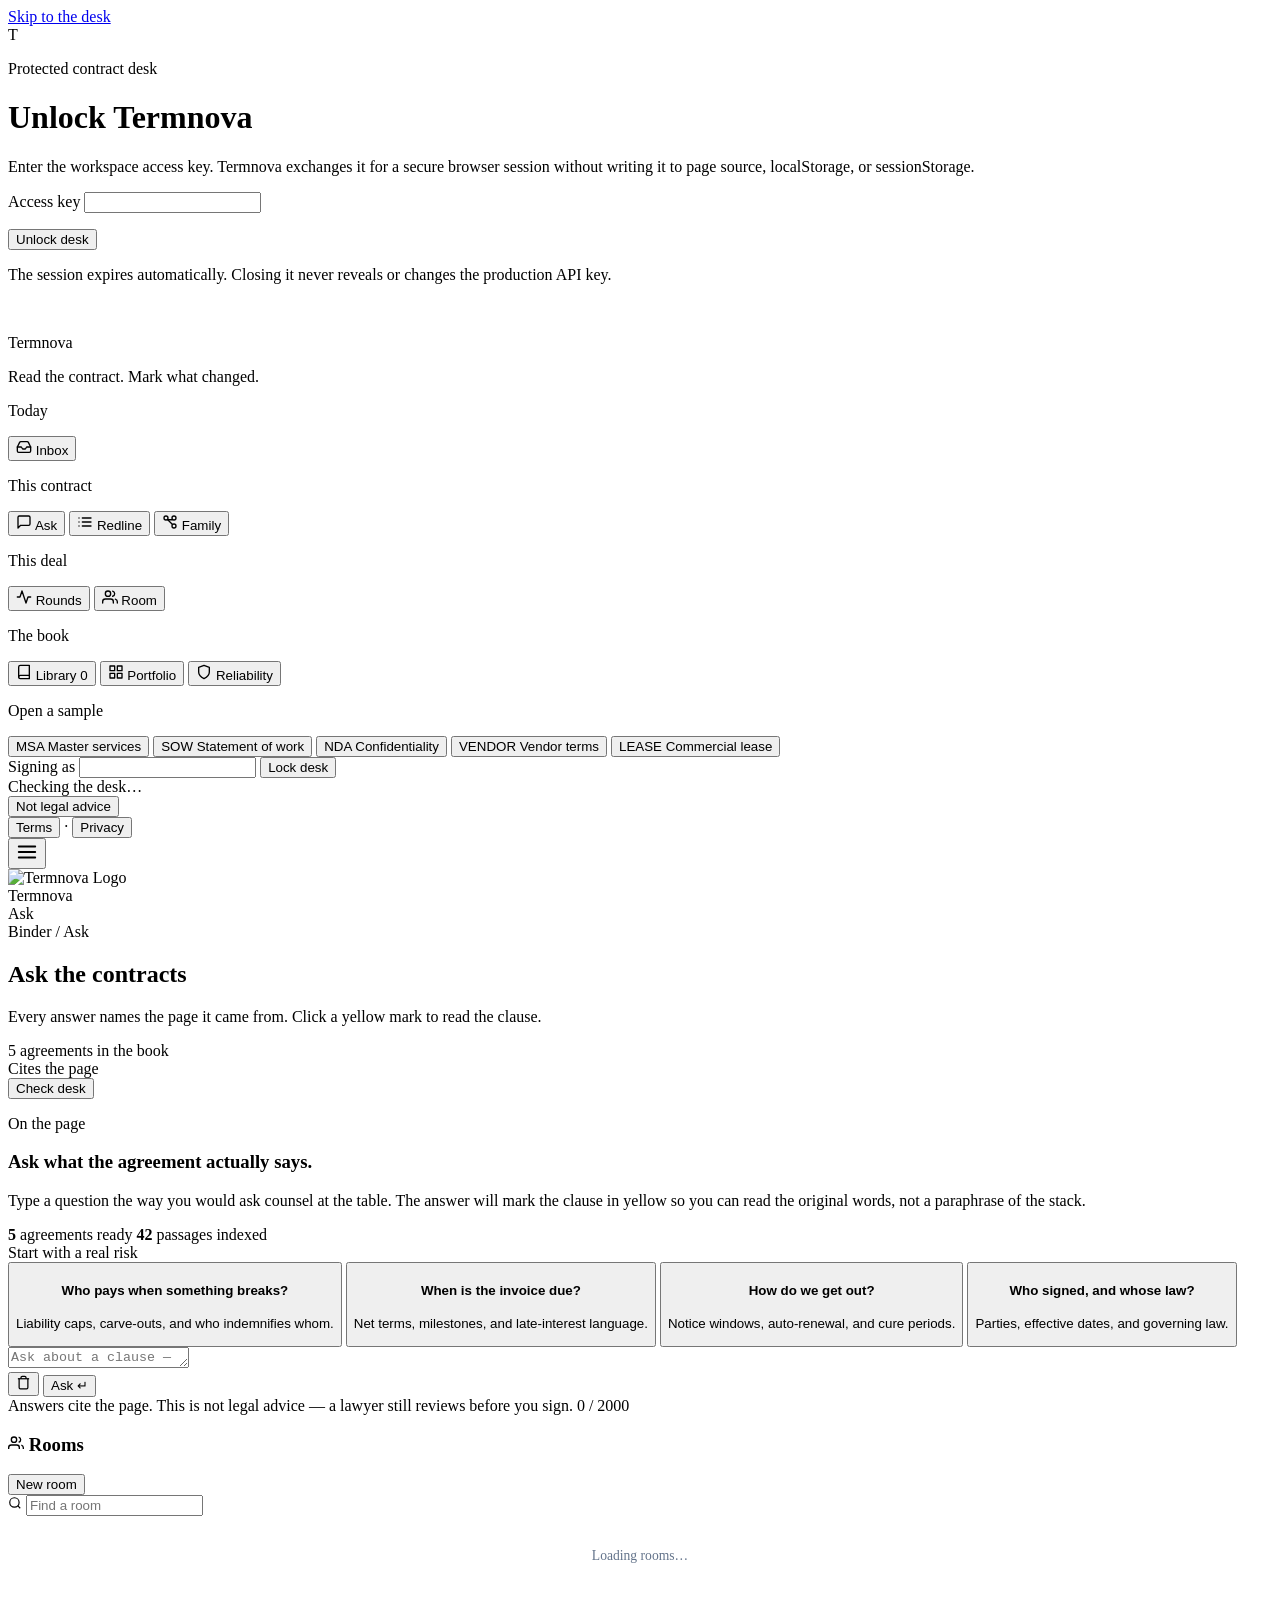
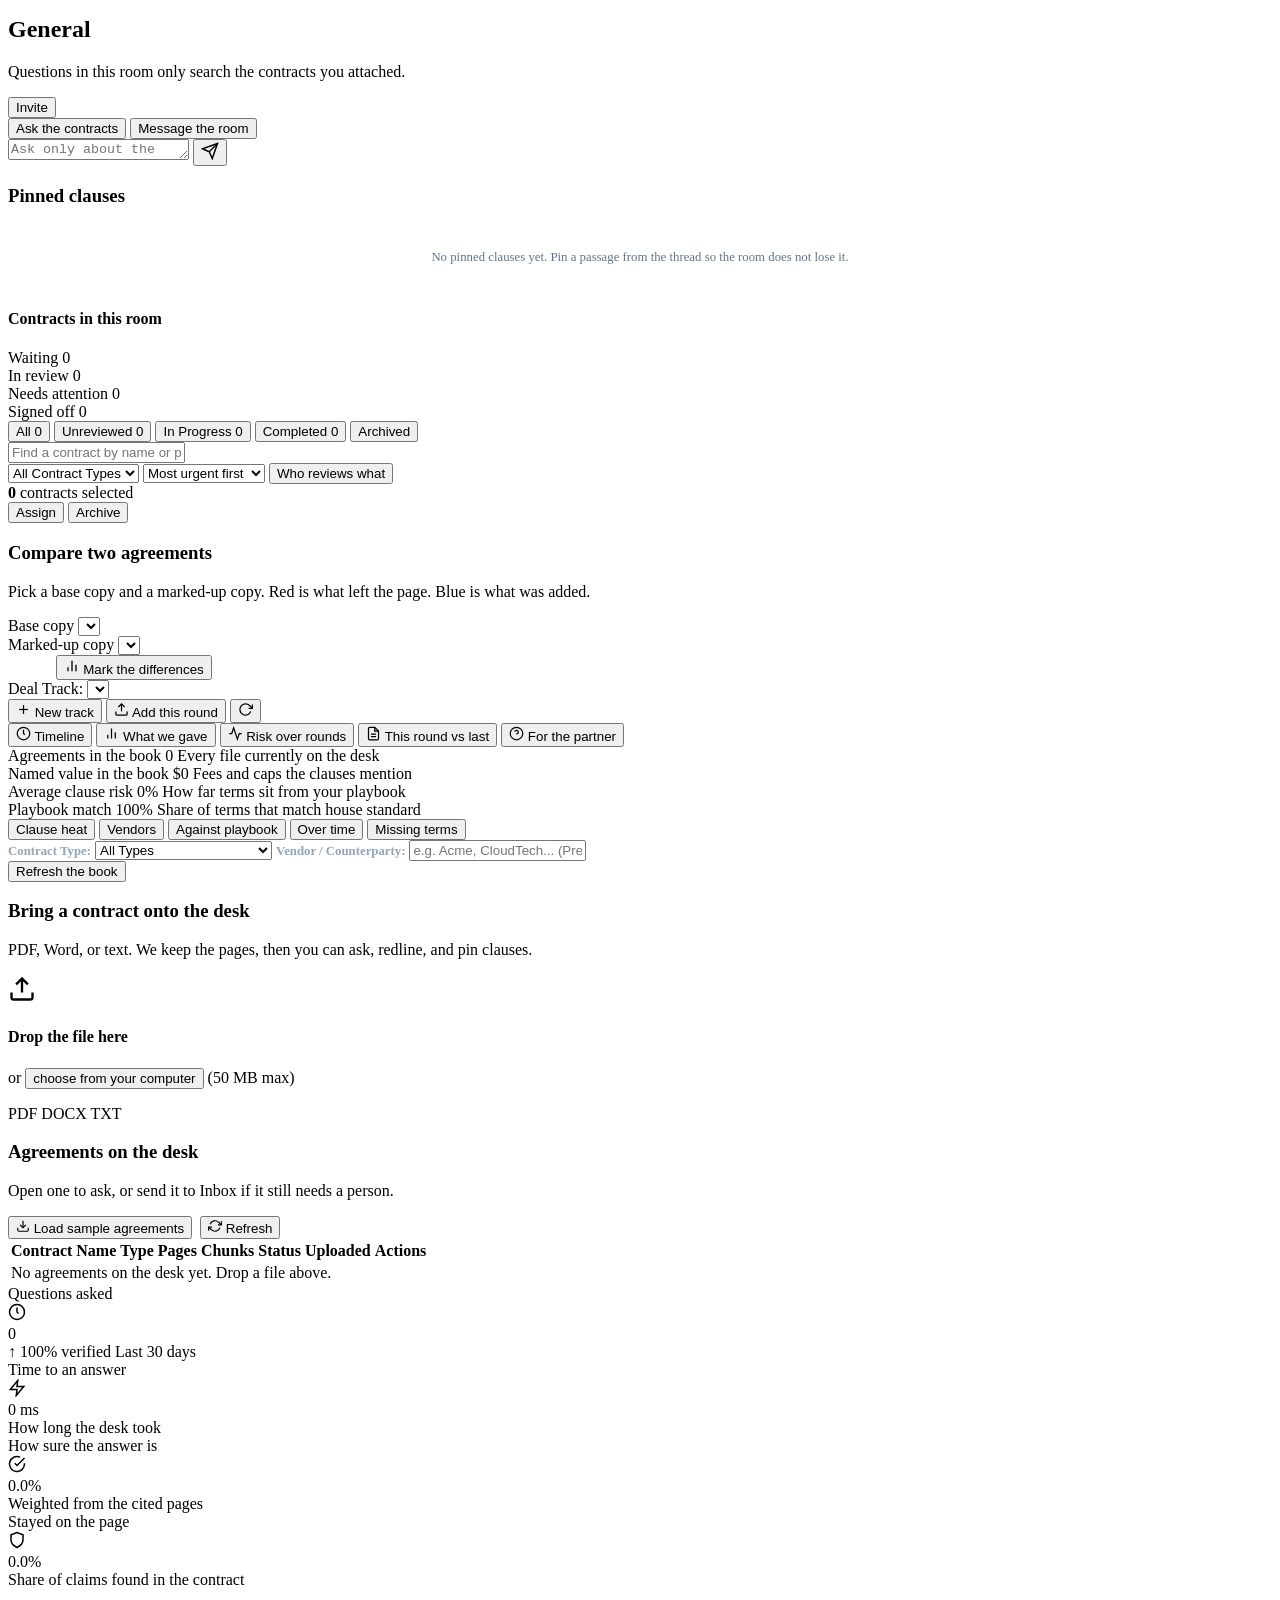
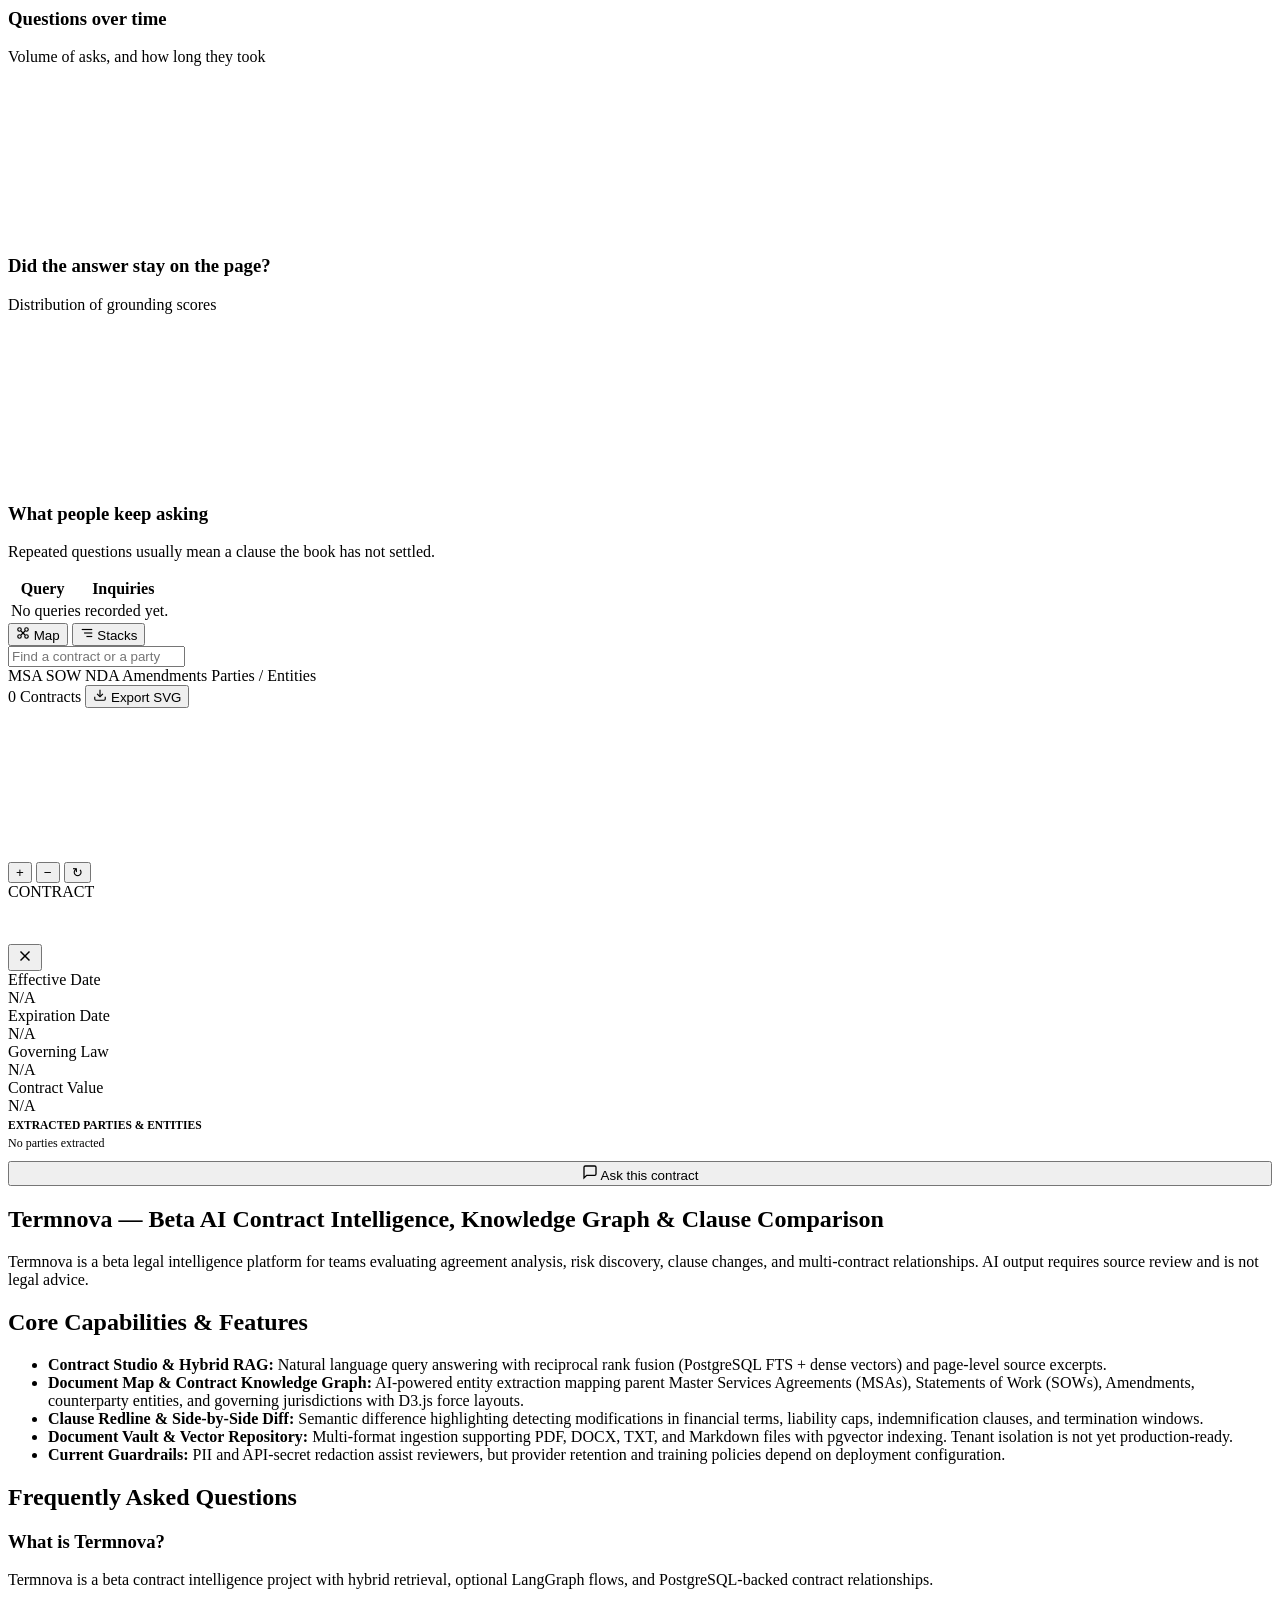
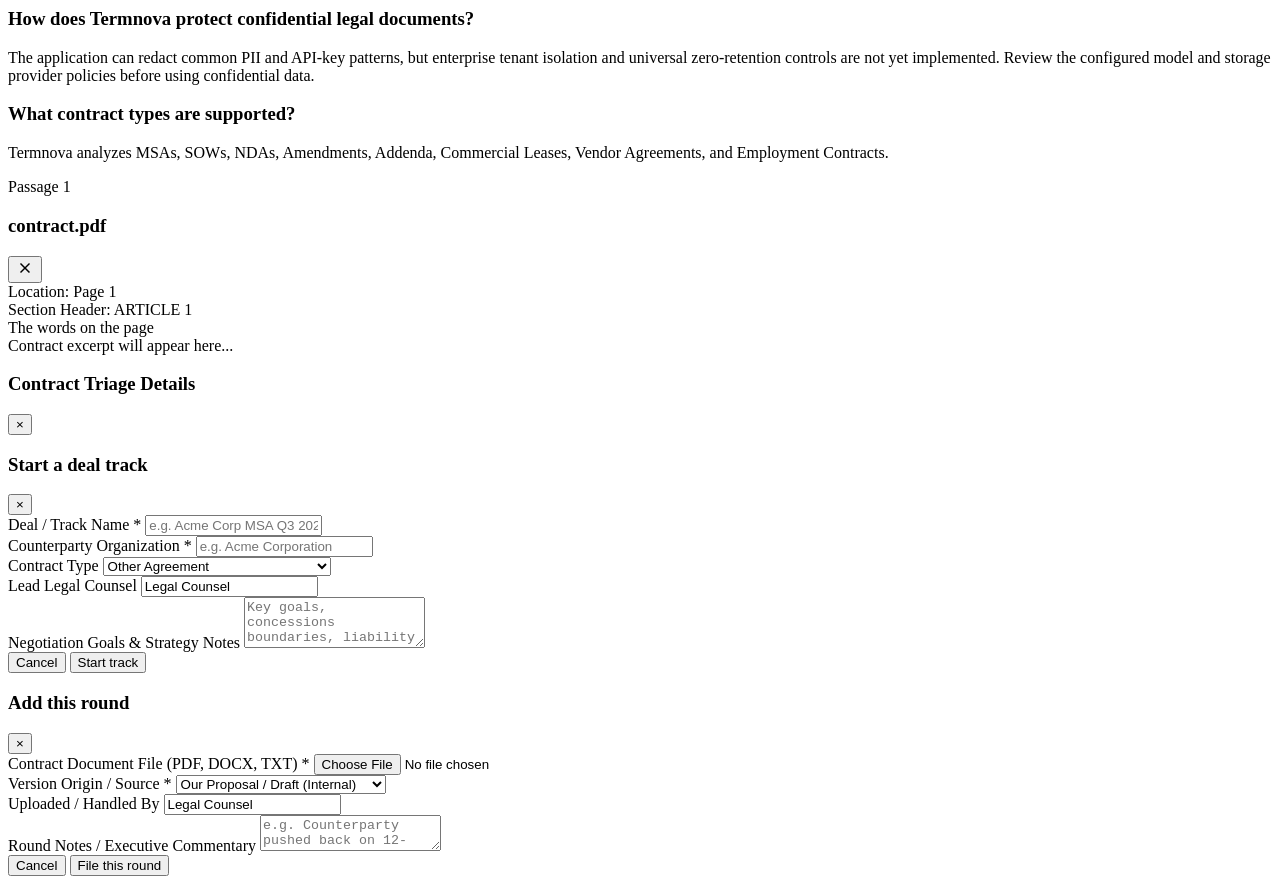
==== src/termnova/static/index.html @ de547e0e "docs: align product claims and expand enterprise roadmap (#18) * docs: align claims with implemented" ====
<!DOCTYPE html>
<html lang="en">
<head>
  <meta charset="UTF-8">
  <meta name="viewport" content="width=device-width, initial-scale=1.0">
  
  <!-- Primary SEO Meta Tags -->
  <title>Termnova — AI Contract Intelligence, Knowledge Graph & Clause Diffing</title>
  <meta name="title" content="Termnova — AI Contract Intelligence, Knowledge Graph & Clause Diffing">
  <meta name="application-name" content="Termnova">
  <meta name="description" content="Termnova is an enterprise AI contract intelligence platform. Analyze agreements with hybrid RAG, visualize contract knowledge graph topology, redline clauses, and query legal documents with verifiable page citations.">
  <meta name="keywords" content="termnova, contractiq, AI contract intelligence, contract analysis, contract knowledge graph, legal AI, clause redlining, contract visualizer, legal RAG, enterprise contract management, legal tech, open source contract AI">
  <meta name="author" content="Aditya Malkar">
  <meta name="google-site-verification" content="googlea9b1c46662ccadc3">
  <meta name="robots" content="index, follow, max-image-preview:large, max-snippet:-1, max-video-preview:-1">
  <link rel="canonical" href="https://termnova.onrender.com/">

  <!-- Open Graph / Facebook / LinkedIn / Discord -->
  <meta property="og:type" content="website">
  <meta property="og:url" content="https://termnova.onrender.com/">
  <meta property="og:site_name" content="Termnova">
  <meta property="og:title" content="Termnova — AI Contract Intelligence & Knowledge Graph">
  <meta property="og:description" content="Beta AI contract intelligence platform with hybrid retrieval, multi-contract knowledge graphs, and semantic clause comparison.">
  <meta property="og:image" content="https://termnova.onrender.com/static/assets/favicon.jpg">
  <meta property="og:locale" content="en_US">

  <!-- Twitter Cards -->
  <meta name="twitter:card" content="summary_large_image">
  <meta name="twitter:url" content="https://termnova.onrender.com/">
  <meta name="twitter:title" content="Termnova — AI Contract Intelligence & Knowledge Graph">
  <meta name="twitter:description" content="Production AI contract intelligence with LangGraph agents, interactive document topology maps, and semantic clause redlining.">
  <meta name="twitter:image" content="https://termnova.onrender.com/static/assets/favicon.jpg">

  <!-- Mobile & PWA Configuration -->
  <meta name="theme-color" content="#1c2622">
  <meta name="apple-mobile-web-app-capable" content="yes">
  <meta name="apple-mobile-web-app-status-bar-style" content="black-translucent">
  <meta name="apple-mobile-web-app-title" content="Termnova">
  <link rel="manifest" href="/site.webmanifest">
  <link rel="icon" type="image/jpeg" href="/static/assets/favicon.jpg">
  <link rel="icon" type="image/x-icon" href="/favicon.ico">
  <link rel="shortcut icon" href="/favicon.ico">
  <link rel="apple-touch-icon" href="/static/assets/favicon.jpg">

  <!-- Typography & Stylesheets -->
  <link rel="preconnect" href="https://fonts.googleapis.com">
  <link rel="preconnect" href="https://fonts.gstatic.com" crossorigin>
  <link href="https://fonts.googleapis.com/css2?family=Atkinson+Hyperlegible:ital,wght@0,400;0,700;1,400&family=Newsreader:opsz,wght@16..72,400;16..72,600;16..72,700&family=Red+Hat+Mono:wght@400;500;600&display=swap" rel="stylesheet">
  <link rel="stylesheet" href="/static/css/styles.css?v=0.4.3">
  <link rel="stylesheet" href="/static/css/graph.css?v=0.4.2">
  <link rel="stylesheet" href="/static/css/workspace.css?v=0.4.2">
  <link rel="stylesheet" href="/static/css/inbox.css?v=0.4.2">
  <link rel="stylesheet" href="/static/css/negotiation.css?v=0.4.2">
  <link rel="stylesheet" href="/static/css/intelligence.css?v=0.4.2">
  <link rel="stylesheet" href="/static/css/desk.css?v=0.4.2">
  <style>
    @media (prefers-reduced-motion: reduce) {
      .float-loop, .view-panel.active { animation: none !important; }
    }
  </style>

  <!-- Schema.org JSON-LD Structured Data for Search Engines -->
  <script type="application/ld+json">
  {
    "@context": "https://schema.org",
    "@graph": [
      {
        "@type": "WebSite",
        "@id": "https://termnova.onrender.com/#website",
        "name": "Termnova",
        "alternateName": [
          "Termnova AI",
          "Termnova Contract Intelligence",
          "Termnova - AI Contract Intelligence",
          "termnova.onrender.com"
        ],
        "url": "https://termnova.onrender.com/",
        "headline": "Termnova — AI Contract Intelligence Platform",
        "description": "Beta AI contract intelligence platform with hybrid retrieval, contract knowledge graphs, review inbox, and semantic clause comparison.",
        "publisher": {
          "@id": "https://termnova.onrender.com/#organization"
        },
        "inLanguage": "en-US"
      },
      {
        "@type": "WebApplication",
        "@id": "https://termnova.onrender.com/#webapp",
        "name": "Termnova",
        "url": "https://termnova.onrender.com/",
        "applicationCategory": "BusinessApplication",
        "operatingSystem": "All Platforms, Web Browser",
        "description": "AI contract intelligence platform with pgvector and PostgreSQL full-text retrieval, interactive contract knowledge graphs, and clause comparison.",
        "offers": {
          "@type": "Offer",
          "price": "0",
          "priceCurrency": "USD"
        },
        "featureList": [
          "Verifiable AI Contract Q&A with direct page citation drawer",
          "Interactive Contract Knowledge Graph & Topology Visualizer",
          "Side-by-Side Clause Redline & Side-by-Side Difference Detection",
          "Hybrid Reciprocal Rank Fusion (PostgreSQL FTS + Dense Vectors)",
          "Zero-retention AI guardrails with PII and secret redaction"
        ],
        "author": {
          "@type": "Person",
          "name": "Aditya Malkar",
          "url": "https://github.com/adimalkar"
        }
      },
      {
        "@type": "Organization",
        "@id": "https://termnova.onrender.com/#organization",
        "name": "Termnova",
        "url": "https://termnova.onrender.com/",
        "logo": "https://termnova.onrender.com/static/assets/favicon.jpg",
        "sameAs": [
          "https://github.com/adimalkar/termnova"
        ]
      },
      {
        "@type": "FAQPage",
        "@id": "https://termnova.onrender.com/#faq",
        "mainEntity": [
          {
            "@type": "Question",
            "name": "What is Termnova?",
            "acceptedAnswer": {
              "@type": "Answer",
              "text": "Termnova is a beta AI contract intelligence project featuring hybrid retrieval, knowledge graph visualization, clause comparison, and source-linked answers."
            }
          },
          {
            "@type": "Question",
            "name": "How does Termnova visualize contract knowledge graphs?",
            "acceptedAnswer": {
              "@type": "Answer",
              "text": "Termnova uses AI entity extraction and PostgreSQL graph topology to build real-time D3.js force-directed network graphs, mapping parent MSAs, child SOWs, amendments, counterparties, and governing jurisdictions."
            }
          },
          {
            "@type": "Question",
            "name": "Is confidential contract data safe with Termnova?",
            "acceptedAnswer": {
              "@type": "Answer",
              "text": "Termnova supports PII and secret redaction, but this beta does not yet provide enterprise tenant isolation or a universal zero-retention guarantee. Data handling depends on the configured model and storage providers; review those policies before uploading confidential contracts."
            }
          },
          {
            "@type": "Question",
            "name": "What document formats does Termnova support?",
            "acceptedAnswer": {
              "@type": "Answer",
              "text": "Termnova supports PDF, DOCX, TXT, and Markdown legal agreements including MSAs, SOWs, NDAs, Amendments, Vendor Agreements, and Commercial Leases."
            }
          }
        ]
      }
    ]
  }
  </script>

  <!-- External Libraries -->
  <script src="https://cdn.jsdelivr.net/npm/chart.js@4.4.1/dist/chart.umd.min.js"></script>
  <script src="https://cdn.jsdelivr.net/npm/d3@7"></script>
</head>
<body class="desk-theme">
  <a class="skip-link" href="#main-desk">Skip to the desk</a>
  <div class="auth-gate" id="auth-gate" role="dialog" aria-modal="true" aria-labelledby="auth-gate-title">
    <form class="auth-card" id="auth-session-form">
      <div class="auth-mark" aria-hidden="true">T</div>
      <p class="auth-kicker">Protected contract desk</p>
      <h1 id="auth-gate-title">Unlock Termnova</h1>
      <p class="auth-copy">Enter the workspace access key. Termnova exchanges it for a secure browser session without writing it to page source, localStorage, or sessionStorage.</p>
      <label class="auth-field" for="auth-access-key">
        <span>Access key</span>
        <input id="auth-access-key" name="api_key" type="password" autocomplete="current-password" required maxlength="4096" spellcheck="false">
      </label>
      <p class="auth-error" id="auth-session-error" role="alert" aria-live="polite"></p>
      <button class="btn btn-primary auth-submit" id="auth-session-submit" type="submit">Unlock desk</button>
      <p class="auth-note">The session expires automatically. Closing it never reveals or changes the production API key.</p>
    </form>
  </div>
  <!-- Mobile Backdrop Overlay for Off-Canvas Sidebar -->
  <div class="mobile-backdrop" id="mobile-sidebar-backdrop"></div>

  <div class="app-layout">
    
    <!-- Binder spine: tabs are the work sequence, not product features -->
    <aside class="sidebar" aria-label="Closing binder">
      <div class="brand">
        <div class="brand-logo">
          <img src="/static/assets/favicon.jpg" alt="" class="brand-logo-img">
        </div>
        <div class="brand-info">
          <div class="brand-title-row">
            <p class="brand-name">Term<span>nova</span></p>
          </div>
          <p class="brand-tagline">Read the contract. Mark what changed.</p>
        </div>
      </div>

      <nav class="nav-menu" aria-label="Primary">
        <p class="nav-group-label">Today</p>
        <button class="nav-item" data-view="inbox" id="nav-inbox" aria-label="Inbox, contracts waiting for review">
          <svg class="nav-icon" width="16" height="16" viewBox="0 0 24 24" fill="none" stroke="currentColor" stroke-width="2" stroke-linecap="round" stroke-linejoin="round" aria-hidden="true">
            <polyline points="22 12 16 12 14 15 10 15 8 12 2 12"></polyline>
            <path d="M5.45 5.11L2 12v6a2 2 0 0 0 2 2h16a2 2 0 0 0 2-2v-6l-3.45-6.89A2 2 0 0 0 16.76 4H7.24a2 2 0 0 0-1.79 1.11z"></path>
          </svg>
          <span>Inbox</span>
          <span class="doc-count-pill" id="inbox-nav-badge" style="display:none">0</span>
        </button>

        <p class="nav-group-label">This contract</p>
        <button class="nav-item active" data-view="chat" id="nav-chat">
          <svg class="nav-icon" width="16" height="16" viewBox="0 0 24 24" fill="none" stroke="currentColor" stroke-width="2" stroke-linecap="round" stroke-linejoin="round" aria-hidden="true">
            <path d="M21 15a2 2 0 0 1-2 2H7l-4 4V5a2 2 0 0 1 2-2h14a2 2 0 0 1 2 2z"></path>
          </svg>
          <span>Ask</span>
        </button>
        <button class="nav-item" data-view="compare" id="nav-compare">
          <svg class="nav-icon" width="16" height="16" viewBox="0 0 24 24" fill="none" stroke="currentColor" stroke-width="2" stroke-linecap="round" stroke-linejoin="round" aria-hidden="true">
            <path d="M8 6h13M8 12h13M8 18h13M3 6h.01M3 12h.01M3 18h.01"></path>
          </svg>
          <span>Redline</span>
        </button>
        <button class="nav-item" data-view="graph" id="nav-graph">
          <svg class="nav-icon" width="16" height="16" viewBox="0 0 24 24" fill="none" stroke="currentColor" stroke-width="2" stroke-linecap="round" stroke-linejoin="round" aria-hidden="true">
            <circle cx="6" cy="6" r="3"></circle>
            <circle cx="18" cy="18" r="3"></circle>
            <circle cx="18" cy="6" r="3"></circle>
            <line x1="8.6" y1="8.6" x2="15.4" y2="15.4"></line>
            <line x1="15.4" y1="8.6" x2="8.6" y2="8.6"></line>
          </svg>
          <span>Family</span>
        </button>

        <p class="nav-group-label">This deal</p>
        <button class="nav-item" data-view="negotiations" id="nav-negotiations">
          <svg class="nav-icon" width="16" height="16" viewBox="0 0 24 24" fill="none" stroke="currentColor" stroke-width="2" stroke-linecap="round" stroke-linejoin="round" aria-hidden="true">
            <polyline points="22 12 18 12 15 21 9 3 6 12 2 12"></polyline>
          </svg>
          <span>Rounds</span>
        </button>
        <button class="nav-item" data-view="workspace" id="nav-workspace">
          <svg class="nav-icon" width="16" height="16" viewBox="0 0 24 24" fill="none" stroke="currentColor" stroke-width="2" stroke-linecap="round" stroke-linejoin="round" aria-hidden="true">
            <path d="M17 21v-2a4 4 0 0 0-4-4H5a4 4 0 0 0-4 4v2"></path>
            <circle cx="9" cy="7" r="4"></circle>
            <path d="M23 21v-2a4 4 0 0 0-3-3.87"></path>
            <path d="M16 3.13a4 4 0 0 1 0 7.75"></path>
          </svg>
          <span>Room</span>
        </button>

        <p class="nav-group-label">The book</p>
        <button class="nav-item" data-view="documents" id="nav-documents">
          <svg class="nav-icon" width="16" height="16" viewBox="0 0 24 24" fill="none" stroke="currentColor" stroke-width="2" stroke-linecap="round" stroke-linejoin="round" aria-hidden="true">
            <path d="M4 19.5A2.5 2.5 0 0 1 6.5 17H20"></path>
            <path d="M6.5 2H20v20H6.5A2.5 2.5 0 0 1 4 19.5v-15A2.5 2.5 0 0 1 6.5 2z"></path>
          </svg>
          <span>Library</span>
          <span class="doc-count-pill" id="sidebar-doc-count">0</span>
        </button>
        <button class="nav-item" data-view="intelligence" id="nav-intelligence">
          <svg class="nav-icon" width="16" height="16" viewBox="0 0 24 24" fill="none" stroke="currentColor" stroke-width="2" stroke-linecap="round" stroke-linejoin="round" aria-hidden="true">
            <rect x="3" y="3" width="7" height="7"></rect>
            <rect x="14" y="3" width="7" height="7"></rect>
            <rect x="14" y="14" width="7" height="7"></rect>
            <rect x="3" y="14" width="7" height="7"></rect>
          </svg>
          <span>Portfolio</span>
        </button>
        <button class="nav-item" data-view="analytics" id="nav-analytics">
          <svg class="nav-icon" width="16" height="16" viewBox="0 0 24 24" fill="none" stroke="currentColor" stroke-width="2" stroke-linecap="round" stroke-linejoin="round" aria-hidden="true">
            <path d="M12 22s8-4 8-10V5l-8-3-8 3v7c0 6 8 10 8 10z"></path>
          </svg>
          <span>Reliability</span>
        </button>
      </nav>

      <p class="nav-group-label">Open a sample</p>
      <div class="sidebar-vault-list" id="sidebar-vault-list">
        <button type="button" class="vault-item" data-doc="sample_msa.pdf">
          <span class="type-tag tag-msa">MSA</span>
          <span class="vault-item-name">Master services</span>
        </button>
        <button type="button" class="vault-item" data-doc="sample_sow.pdf">
          <span class="type-tag tag-sow">SOW</span>
          <span class="vault-item-name">Statement of work</span>
        </button>
        <button type="button" class="vault-item" data-doc="sample_nda.pdf">
          <span class="type-tag tag-nda">NDA</span>
          <span class="vault-item-name">Confidentiality</span>
        </button>
        <button type="button" class="vault-item" data-doc="sample_vendor.pdf">
          <span class="type-tag tag-vendor">VENDOR</span>
          <span class="vault-item-name">Vendor terms</span>
        </button>
        <button type="button" class="vault-item" data-doc="sample_lease.pdf">
          <span class="type-tag tag-lease">LEASE</span>
          <span class="vault-item-name">Commercial lease</span>
        </button>
      </div>

      <div class="sidebar-footer">
        <label class="desk-actor">
          <span>Signing as</span>
          <input id="desk-actor-input" type="text" maxlength="100" autocomplete="name" aria-label="Your name on rooms and messages">
        </label>
        <button type="button" class="desk-lock-button" id="btn-lock-desk">Lock desk</button>
        <div class="system-status-pill">
          <span class="status-indicator online" aria-hidden="true"></span>
          <span class="status-text" id="system-status-label">Checking the desk…</span>
        </div>
        <div class="sidebar-legal-links">
          <button class="legal-badge-btn" id="btn-open-disclaimer">Not legal advice</button>
          <div class="legal-sub-links">
            <button class="legal-link-btn" id="btn-open-terms">Terms</button>
            <span class="dot-sep" aria-hidden="true">·</span>
            <button class="legal-link-btn" id="btn-open-privacy">Privacy</button>
          </div>
        </div>
      </div>
    </aside>

    <!-- ──── Main Application Viewport ──── -->
    <main class="main-content" id="main-desk">
      
      <!-- Mobile Top App Bar (visible <= 1024px) -->
      <div class="mobile-header" id="mobile-header">
        <button class="btn-icon mobile-menu-btn" id="btn-mobile-menu" aria-label="Open Navigation Menu" title="Open Menu">
          <svg width="22" height="22" viewBox="0 0 24 24" fill="none" stroke="currentColor" stroke-width="2" stroke-linecap="round" stroke-linejoin="round">
            <line x1="3" y1="12" x2="21" y2="12"></line>
            <line x1="3" y1="6" x2="21" y2="6"></line>
            <line x1="3" y1="18" x2="21" y2="18"></line>
          </svg>
        </button>
        <div class="mobile-brand">
          <div class="mobile-logo-box">
            <img src="/static/assets/favicon.jpg" alt="Termnova Logo" class="mobile-logo-img">
          </div>
          <span class="mobile-brand-title">Term<span>nova</span></span>
        </div>
        <div class="mobile-header-actions">
          <span class="mobile-view-pill" id="mobile-view-pill">Ask</span>
        </div>
      </div>

      <header class="top-header">
        <div class="header-left">
          <div class="breadcrumbs">
            <span class="breadcrumb-item">Binder</span>
            <span class="breadcrumb-sep">/</span>
            <span class="breadcrumb-item active" id="view-breadcrumb">Ask</span>
          </div>
          <h2 id="view-title">Ask the contracts</h2>
          <p class="view-purpose" id="view-purpose">Every answer names the page it came from. Click a yellow mark to read the clause.</p>
        </div>
        <div class="header-actions">
          <div class="scope-pill" title="How many agreements are in the current book">
            <span id="header-scope-label">5 agreements in the book</span>
          </div>
          <div class="engine-badge" title="Answers only use text from your uploaded contracts">
            <span class="dot" aria-hidden="true"></span>
            <span>Cites the page</span>
          </div>
          <button class="btn btn-secondary btn-sm" id="btn-refresh-status" title="Check whether the desk can reach your contracts">
            Check desk
          </button>
        </div>
      </header>

      <!-- Ask: questions land on the page they came from -->
      <section class="view-panel active" id="view-chat">
        <div class="chat-container">
          <div class="chat-messages" id="chat-messages">
            <div class="welcome-card" id="welcome-message">
              <div class="scene ask-scene" data-scene="ask-empty">
                <div class="layer depth-0" data-depth="0" aria-hidden="true">
                  <div class="desk-grain"></div>
                </div>
                <div class="layer depth-1" data-depth="1" aria-hidden="true">
                  <div class="lamp-glow"></div>
                </div>
                <div class="layer depth-2" data-depth="2" aria-hidden="true">
                  <div class="paper-stack">
                    <div class="paper-sheet sheet-back"></div>
                    <div class="paper-sheet sheet-mid"></div>
                  </div>
                </div>
                <div class="layer depth-3" data-depth="3">
                  <article class="paper-hero float-loop">
                    <p class="ask-kicker">On the page</p>
                    <h3>Ask what the agreement actually says.</h3>
                    <p class="ask-lede">Type a question the way you would ask counsel at the table. The answer will mark the clause in yellow so you can read the original words, not a paraphrase of the stack.</p>
                    <div class="ask-ready">
                      <span><strong id="studio-stat-docs">5</strong> agreements ready</span>
                      <span><strong id="studio-stat-chunks">42</strong> passages indexed</span>
                    </div>
                  </article>
                </div>
                <div class="layer depth-4" data-depth="4">
                  <div class="studio-deck-section">
                    <div class="deck-title">Start with a real risk</div>
                    <div class="deck-grid">
                      <button type="button" class="deck-card chip" data-prompt="What are the aggregate liability caps, consequential damage exclusions, and indemnity obligations across the agreements?">
                        <div class="deck-card-content">
                          <h4>Who pays when something breaks?</h4>
                          <p>Liability caps, carve-outs, and who indemnifies whom.</p>
                        </div>
                      </button>
                      <button type="button" class="deck-card chip" data-prompt="What are the invoice payment schedules, Net payment windows, and late fee interest penalties?">
                        <div class="deck-card-content">
                          <h4>When is the invoice due?</h4>
                          <p>Net terms, milestones, and late-interest language.</p>
                        </div>
                      </button>
                      <button type="button" class="deck-card chip" data-prompt="What are the notice periods required for contract non-renewal, expiration, and termination for cause?">
                        <div class="deck-card-content">
                          <h4>How do we get out?</h4>
                          <p>Notice windows, auto-renewal, and cure periods.</p>
                        </div>
                      </button>
                      <button type="button" class="deck-card chip" data-prompt="Summarize all contracting parties, effective start dates, and dispute jurisdiction across all agreements.">
                        <div class="deck-card-content">
                          <h4>Who signed, and whose law?</h4>
                          <p>Parties, effective dates, and governing law.</p>
                        </div>
                      </button>
                    </div>
                  </div>
                </div>
              </div>
            </div>
          </div>

          <div class="chat-input-wrapper">
            <form class="chat-form" id="chat-form" action="#" method="post" novalidate>
              <div class="input-container">
                <textarea
                  id="query-input"
                  rows="1"
                  maxlength="2000"
                  placeholder="Ask about a clause — for example, the liability cap in the MSA"
                ></textarea>
                <div class="input-controls">
                  <button type="button" class="btn-icon" id="btn-clear-chat" title="Clear this conversation">
                    <svg width="15" height="15" viewBox="0 0 24 24" fill="none" stroke="currentColor" stroke-width="2" aria-hidden="true">
                      <polyline points="3 6 5 6 21 6"></polyline>
                      <path d="M19 6v14a2 2 0 0 1-2 2H7a2 2 0 0 1-2-2V6m3 0V4a2 2 0 0 1 2-2h4a2 2 0 0 1 2 2v2"></path>
                    </svg>
                  </button>
                  <button type="button" class="btn btn-primary" id="btn-send-query">
                    <span>Ask</span>
                    <kbd class="key-hint">↵</kbd>
                  </button>
                </div>
              </div>
              <p id="ask-scope-note" class="ask-scope-note" hidden></p>
              <div class="input-footer">
                <span>Answers cite the page. This is not legal advice — a lawyer still reviews before you sign.</span>
                <span id="char-counter">0 / 2000</span>
              </div>
            </form>
          </div>
        </div>
      </section>

      <!-- ──── VIEW: COLLABORATIVE TEAM WORKSPACE ──── -->
      <section class="view-panel" id="view-workspace">
        <div class="workspace-view-container">
          
          <!-- 1. Left Sidebar: Channels & Deal Rooms -->
          <aside class="ws-sidebar">
            <div class="ws-sidebar-header">
              <div class="ws-header-title-row">
                <h3>
                  <svg width="16" height="16" viewBox="0 0 24 24" fill="none" stroke="currentColor" stroke-width="2">
                    <path d="M17 21v-2a4 4 0 0 0-4-4H5a4 4 0 0 0-4 4v2"></path>
                    <circle cx="9" cy="7" r="4"></circle>
                    <path d="M23 21v-2a4 4 0 0 0-3-3.87"></path>
                    <path d="M16 3.13a4 4 0 0 1 0 7.75"></path>
                  </svg>
                  <span>Rooms</span>
                </h3>
                <button class="ws-create-btn" id="btn-open-create-room" title="Open a room for this deal">
                  <span>New room</span>
                </button>
              </div>
              <div class="ws-search-box">
                <svg class="ws-search-icon" width="14" height="14" viewBox="0 0 24 24" fill="none" stroke="currentColor" stroke-width="2" aria-hidden="true">
                  <circle cx="11" cy="11" r="8"></circle>
                  <line x1="21" y1="21" x2="16.65" y2="16.65"></line>
                </svg>
                <input type="text" id="ws-search-input" placeholder="Find a room" autocomplete="off">
              </div>
            </div>

            <!-- Rooms List -->
            <div class="ws-rooms-list" id="ws-rooms-list">
              <div style="text-align: center; padding: 2rem 1rem; color: #64748b; font-size: 0.85rem;">
                Loading rooms…
              </div>
            </div>
          </aside>

          <!-- 2. Center: Chat Feed & Scoped AI -->
          <main class="ws-main-chat">
            <!-- Room Header -->
            <header class="ws-chat-header">
              <div class="ws-active-title-group">
                <h2 id="ws-active-title">General</h2>
                <p id="ws-active-desc">Questions in this room only search the contracts you attached.</p>
              </div>
              <div class="ws-header-actions">
                <div class="ws-members-avatar-stack" id="ws-members-stack" title="People in this room"></div>
                <button class="ws-action-btn" id="btn-invite-member" title="Invite a colleague">
                  <span>Invite</span>
                </button>
              </div>
            </header>

            <!-- Message Feed -->
            <div class="ws-messages-feed" id="ws-chat-feed">
              <!-- Messages dynamically populated by workspace.js -->
            </div>

            <!-- Input Area -->
            <div class="ws-input-area">
              <div class="ws-input-mode-toggle">
                <button type="button" class="ws-mode-pill active ai-mode" id="ws-mode-ai">Ask the contracts</button>
                <button type="button" class="ws-mode-pill" id="ws-mode-team">Message the room</button>
                <span class="ws-typing-indicator" id="ws-typing-indicator"></span>
              </div>

              <form id="ws-chat-form">
                <div class="ws-input-box">
                  <textarea id="ws-chat-input" placeholder="Ask only about the contracts in this room" rows="1"></textarea>
                  <button type="submit" class="ws-send-btn" id="btn-ws-send" title="Send message (Enter)">
                    <svg width="18" height="18" viewBox="0 0 24 24" fill="none" stroke="currentColor" stroke-width="2">
                      <line x1="22" y1="2" x2="11" y2="13"></line>
                      <polygon points="22 2 15 22 11 13 2 9 22 2"></polygon>
                    </svg>
                  </button>
                </div>
              </form>
            </div>
          </main>

          <!-- 3. Right Sidebar: Pinned Findings & Scoped Docs -->
          <aside class="ws-pinned-sidebar">
            <div class="ws-pinned-header">
              <h3>
                <span>Pinned clauses</span>
              </h3>
            </div>
            
            <div class="ws-pinned-list" id="ws-pinned-list">
              <div style="padding: 1.5rem 0.5rem; text-align: center; color: #64748b; font-size: 0.8rem;">
              No pinned clauses yet. Pin a passage from the thread so the room does not lose it.
            </div>
              </div>

            <!-- Scoped Document Scope List -->
            <div class="ws-scoped-docs-section">
              <h4>Contracts in this room</h4>
              <div id="ws-scoped-docs-list">
                <!-- Dynamically populated -->
              </div>
            </div>
          </aside>

        </div>
      </section>

      <!-- ──── VIEW: CONTRACT INBOX & SMART TRIAGE ──── -->
      <section class="view-panel" id="view-inbox">
        <div class="inbox-view-container">
          
          <!-- Top KPI Stats Bar -->
          <div class="inbox-stats-grid">
            <div class="inbox-stat-card">
              <div class="inbox-stat-info">
                <span class="inbox-stat-label">Waiting</span>
                <span class="inbox-stat-val" id="stat-unreviewed-val">0</span>
              </div>
            </div>

            <div class="inbox-stat-card">
              <div class="inbox-stat-info">
                <span class="inbox-stat-label">In review</span>
                <span class="inbox-stat-val" id="stat-progress-val">0</span>
              </div>
            </div>

            <div class="inbox-stat-card">
              <div class="inbox-stat-info">
                <span class="inbox-stat-label">Needs attention</span>
                <span class="inbox-stat-val" id="stat-urgent-val">0</span>
              </div>
            </div>

            <div class="inbox-stat-card">
              <div class="inbox-stat-info">
                <span class="inbox-stat-label">Signed off</span>
                <span class="inbox-stat-val" id="stat-completed-val">0</span>
              </div>
            </div>
          </div>

          <!-- Filter & Search Toolbar -->
          <div class="inbox-toolbar">
            <div class="inbox-status-tabs">
              <button class="inbox-tab-btn active" data-status="all">All <span class="tab-badge" id="tab-badge-all">0</span></button>
              <button class="inbox-tab-btn" data-status="unreviewed">Unreviewed <span class="tab-badge" id="tab-badge-unreviewed">0</span></button>
              <button class="inbox-tab-btn" data-status="in_progress">In Progress <span class="tab-badge" id="tab-badge-progress">0</span></button>
              <button class="inbox-tab-btn" data-status="completed">Completed <span class="tab-badge" id="tab-badge-completed">0</span></button>
              <button class="inbox-tab-btn" data-status="archived">Archived</button>
            </div>

            <div class="inbox-controls-group">
              <div class="inbox-search-box">
                <input type="text" class="inbox-search-input" id="inbox-search-input" placeholder="Find a contract by name or party">
              </div>

              <select class="inbox-select" id="inbox-filter-type">
                <option value="all">All Contract Types</option>
                <option value="msa">MSA</option>
                <option value="nda">NDA</option>
                <option value="sow">SOW</option>
                <option value="amendment">Amendment</option>
                <option value="lease">Lease</option>
                <option value="employment">Employment</option>
                <option value="vendor">Vendor</option>
                <option value="other">Other</option>
              </select>

              <select class="inbox-select" id="inbox-sort-select">
                <option value="urgency_desc">Most urgent first</option>
                <option value="urgency_asc">Least urgent first</option>
                <option value="date_desc">Newest first</option>
                <option value="date_asc">Oldest first</option>
              </select>

              <button class="inbox-btn-rules" id="btn-inbox-rules">
                <span>Who reviews what</span>
              </button>
            </div>
          </div>

          <!-- Bulk Action Toolbar -->
          <div class="inbox-bulk-bar" id="inbox-bulk-bar">
            <span><strong id="bulk-selected-count">0</strong> contracts selected</span>
            <div class="bulk-actions-group">
              <button class="bulk-btn" id="btn-bulk-assign">Assign</button>
              <button class="bulk-btn" id="btn-bulk-archive">Archive</button>
            </div>
          </div>

          <!-- Contract Cards Feed -->
          <div class="inbox-list-feed" id="inbox-list-feed">
            <!-- Cards rendered by inbox.js -->
          </div>

        </div>
      </section>

      <!-- ──── VIEW 2: CLAUSE COMPARISON (v2) ──── -->
      <section class="view-panel" id="view-compare">
        <div class="compare-container">
          <div class="glass-card compare-selector-card">
            <div class="card-header">
              <div>
                <h3>Compare two agreements</h3>
                <p>Pick a base copy and a marked-up copy. Red is what left the page. Blue is what was added.</p>
              </div>
            </div>
            <div class="selector-grid">
              <div class="select-wrapper">
                <label for="compare-doc-a">Base copy</label>
                <select id="compare-doc-a" class="custom-select"></select>
              </div>
              <div class="select-wrapper">
                <label for="compare-doc-b">Marked-up copy</label>
                <select id="compare-doc-b" class="custom-select"></select>
              </div>
              <div class="select-action">
                <label style="visibility: hidden;">Action</label>
                <button class="btn btn-primary" id="btn-run-compare">
                  <svg width="16" height="16" viewBox="0 0 24 24" fill="none" stroke="currentColor" stroke-width="2">
                    <line x1="18" y1="20" x2="18" y2="10"></line>
                    <line x1="12" y1="20" x2="12" y2="4"></line>
                    <line x1="6" y1="20" x2="6" y2="14"></line>
                  </svg>
                  <span>Mark the differences</span>
                </button>
              </div>
            </div>
          </div>

          <!-- Comparison Results Container -->
          <div id="compare-results-container" style="display: none; margin-top: 1.5rem;">
            <!-- Comparison KPI Summary -->
            <div class="kpi-grid compare-kpis">
              <div class="kpi-card glass-card">
                <div class="kpi-title">Agreement Similarity</div>
                <div class="kpi-value" id="stat-overall-similarity">0%</div>
              </div>
              <div class="kpi-card glass-card">
                <div class="kpi-title">Identical Clauses</div>
                <div class="kpi-value icon-green" id="stat-identical-clauses">0</div>
              </div>
              <div class="kpi-card glass-card">
                <div class="kpi-title">Modified Clauses</div>
                <div class="kpi-value icon-amber" id="stat-modified-clauses">0</div>
              </div>
              <div class="kpi-card glass-card">
                <div class="kpi-title">Added / Removed</div>
                <div class="kpi-value icon-purple"><span id="stat-added-clauses">0</span> / <span id="stat-removed-clauses">0</span></div>
              </div>
            </div>

            <!-- Key Differences Banner -->
            <div class="glass-card" style="margin-top: 1.5rem;">
              <div class="card-header">
                <h4>Money and dates that do not match</h4>
              </div>
              <ul class="key-diffs-list" id="key-diffs-list"></ul>
            </div>

            <!-- Clause Alignments List -->
            <div style="margin-top: 1.5rem;">
              <h4>Clause by clause</h4>
              <div id="alignments-list" class="alignments-grid"></div>
            </div>
          </div>
        </div>
      </section>

      <!-- ──── VIEW: NEGOTIATION PLAYBOOK & VERSION REDLINE TRACKER ──── -->
      <section class="view-panel" id="view-negotiations">
        <div class="neg-view-container">
          <!-- Top Bar -->
          <div class="neg-top-bar">
            <div class="neg-track-selector-group">
              <span class="neg-track-label">Deal Track:</span>
              <select id="neg-track-select" class="neg-select"></select>
            </div>
            <div class="neg-actions-group">
              <button id="btn-neg-new-track" class="btn-neg-primary">
                <svg width="15" height="15" viewBox="0 0 24 24" fill="none" stroke="currentColor" stroke-width="2"><line x1="12" y1="5" x2="12" y2="19"></line><line x1="5" y1="12" x2="19" y2="12"></line></svg>
              <span>New track</span>
              </button>
              <button id="btn-neg-upload-version" class="btn-neg-secondary">
                <svg width="15" height="15" viewBox="0 0 24 24" fill="none" stroke="currentColor" stroke-width="2"><path d="M21 15v4a2 2 0 0 1-2 2H5a2 2 0 0 1-2-2v-4"></path><polyline points="17 8 12 3 7 8"></polyline><line x1="12" y1="3" x2="12" y2="15"></line></svg>
              <span>Add this round</span>
              </button>
              <button id="btn-neg-refresh" class="btn-neg-secondary" title="Refresh negotiation data">
                <svg width="15" height="15" viewBox="0 0 24 24" fill="none" stroke="currentColor" stroke-width="2"><polyline points="23 4 23 10 17 10"></polyline><path d="M20.49 15a9 9 0 1 1-2.12-9.36L23 10"></path></svg>
              </button>
            </div>
          </div>

          <!-- Header Summary Banner -->
          <div id="neg-track-header" class="neg-track-header"></div>

          <!-- Sub-Navigation Tabs -->
          <div class="neg-nav-tabs">
            <button class="neg-tab-btn active" data-tab="timeline">
              <svg width="15" height="15" viewBox="0 0 24 24" fill="none" stroke="currentColor" stroke-width="2"><circle cx="12" cy="12" r="10"></circle><polyline points="12 6 12 12 14 14"></polyline></svg>
              <span>Timeline</span>
            </button>
            <button class="neg-tab-btn" data-tab="concessions">
              <svg width="15" height="15" viewBox="0 0 24 24" fill="none" stroke="currentColor" stroke-width="2"><line x1="18" y1="20" x2="18" y2="10"></line><line x1="12" y1="20" x2="12" y2="4"></line><line x1="6" y1="20" x2="6" y2="14"></line></svg>
              <span>What we gave</span>
            </button>
            <button class="neg-tab-btn" data-tab="risk">
              <svg width="15" height="15" viewBox="0 0 24 24" fill="none" stroke="currentColor" stroke-width="2"><polyline points="22 12 18 12 15 21 9 3 6 12 2 12"></polyline></svg>
              <span>Risk over rounds</span>
            </button>
            <button class="neg-tab-btn" data-tab="diff">
              <svg width="15" height="15" viewBox="0 0 24 24" fill="none" stroke="currentColor" stroke-width="2"><path d="M14 2H6a2 2 0 0 0-2 2v16a2 2 0 0 0 2 2h12a2 2 0 0 0 2-2V8z"></path><polyline points="14 2 14 8 20 8"></polyline><line x1="16" y1="13" x2="8" y2="13"></line><line x1="16" y1="17" x2="8" y2="17"></line></svg>
              <span>This round vs last</span>
            </button>
            <button class="neg-tab-btn" data-tab="summary">
              <svg width="15" height="15" viewBox="0 0 24 24" fill="none" stroke="currentColor" stroke-width="2"><circle cx="12" cy="12" r="10"></circle><path d="M9.09 9a3 3 0 0 1 5.83 1c0 2-3 3-3 3"></path><line x1="12" y1="17" x2="12.01" y2="17"></line></svg>
              <span>For the partner</span>
            </button>
          </div>

          <!-- Tab Panes -->
          <div id="neg-tab-timeline" class="neg-tab-pane"></div>
          <div id="neg-tab-concessions" class="neg-tab-pane" style="display: none;"></div>
          <div id="neg-tab-risk" class="neg-tab-pane" style="display: none;"></div>
          <div id="neg-tab-diff" class="neg-tab-pane" style="display: none;"></div>
          <div id="neg-tab-summary" class="neg-tab-pane" style="display: none;"></div>
        </div>
      </section>

      <!-- ──── VIEW: CROSS-CONTRACT INTELLIGENCE & CLAUSE HEATMAP ──── -->
      <section class="view-panel" id="view-intelligence">
        <div class="intelligence-container">
          
          <!-- Executive Portfolio Summary Cards -->
          <div class="intelligence-summary-banner">
            <div class="intel-stat-card value-card">
              <span class="intel-stat-label">Agreements in the book</span>
              <span class="intel-stat-value" id="intel-stat-contracts">0</span>
              <span class="intel-stat-sub">Every file currently on the desk</span>
            </div>
            <div class="intel-stat-card value-card">
              <span class="intel-stat-label">Named value in the book</span>
              <span class="intel-stat-value" id="intel-stat-val">$0</span>
              <span class="intel-stat-sub">Fees and caps the clauses mention</span>
            </div>
            <div class="intel-stat-card risk-card">
              <span class="intel-stat-label">Average clause risk</span>
              <span class="intel-stat-value" id="intel-stat-risk">0%</span>
              <span class="intel-stat-sub">How far terms sit from your playbook</span>
            </div>
            <div class="intel-stat-card compliance-card">
              <span class="intel-stat-label">Playbook match</span>
              <span class="intel-stat-value" id="intel-stat-compliance">100%</span>
              <span class="intel-stat-sub">Share of terms that match house standard</span>
            </div>
          </div>

          <!-- Sub-Navigation Tabs & Controls -->
          <div class="intelligence-tabs">
            <button class="intel-tab-btn active" data-tab="heatmap">
              <span>Clause heat</span>
            </button>
            <button class="intel-tab-btn" data-tab="scorecard">
              <span>Vendors</span>
            </button>
            <button class="intel-tab-btn" data-tab="benchmark">
              <span>Against playbook</span>
            </button>
            <button class="intel-tab-btn" data-tab="trends">
              <span>Over time</span>
            </button>
            <button class="intel-tab-btn" data-tab="gaps">
              <span>Missing terms</span>
            </button>
          </div>

          <!-- Filter Toolbar -->
          <div class="intel-filter-bar">
            <div class="intel-filter-group">
              <label for="intel-filter-type" style="font-size: 0.8rem; color: #94a3b8; font-weight: 600;">Contract Type:</label>
              <select id="intel-filter-type" class="intel-select">
                <option value="all" selected>All Types</option>
                <option value="msa">MSA (Master Services)</option>
                <option value="sow">SOW (Statement of Work)</option>
                <option value="nda">NDA (Confidentiality)</option>
                <option value="vendor">Vendor Agreement</option>
                <option value="lease">Commercial Lease</option>
              </select>

              <label for="intel-search-vendor" style="font-size: 0.8rem; color: #94a3b8; font-weight: 600;">Vendor / Counterparty:</label>
              <input type="text" id="intel-search-vendor" class="intel-input" placeholder="e.g. Acme, CloudTech... (Press Enter)">
            </div>
            <div class="intel-filter-group">
              <button class="btn btn-secondary btn-sm" onclick="IntelligenceApp.init()">
                <span>Refresh the book</span>
              </button>
            </div>
          </div>

          <!-- Tab Pane 1: Clause Heatmap -->
          <div id="intel-pane-heatmap" class="intel-tab-pane">
            <div id="heatmap-container"></div>
          </div>

          <!-- Tab Pane 2: Vendor Scorecard -->
          <div id="intel-pane-scorecard" class="intel-tab-pane" style="display: none;">
            <div id="scorecard-container"></div>
          </div>

          <!-- Tab Pane 3: Benchmark Scoring -->
          <div id="intel-pane-benchmark" class="intel-tab-pane" style="display: none;">
            <div style="margin-bottom: 1rem; display: flex; align-items: center; gap: 0.75rem;">
              <label for="benchmark-doc-select" style="font-size: 0.85rem; font-weight: 600; color: var(--on-paper-muted);">Agreement to score</label>
              <select id="benchmark-doc-select" class="intel-select" style="min-width: 280px;"></select>
            </div>
            <div id="benchmark-container"></div>
          </div>

          <!-- Tab Pane 4: Portfolio Trends -->
          <div id="intel-pane-trends" class="intel-tab-pane" style="display: none;">
            <div id="trends-container"></div>
          </div>

          <!-- Tab Pane 5: Gap Detection -->
          <div id="intel-pane-gaps" class="intel-tab-pane" style="display: none;">
            <div id="gaps-container"></div>
          </div>

        </div>
      </section>

      <!-- ──── VIEW 3: DOCUMENTS MANAGEMENT ──── -->
      <section class="view-panel" id="view-documents">
        <div class="documents-container">
          
          <!-- Upload Zone -->
          <div class="glass-card upload-card">
            <div class="card-header">
              <h3>Bring a contract onto the desk</h3>
              <p>PDF, Word, or text. We keep the pages, then you can ask, redline, and pin clauses.</p>
            </div>
            
            <div class="drop-zone" id="drop-zone">
              <input type="file" id="file-input" accept=".pdf,.docx,.doc,.txt,.md" style="display: none;">
              <div class="drop-zone-content">
                <div class="upload-icon-pulse">
                  <svg width="28" height="28" viewBox="0 0 24 24" fill="none" stroke="currentColor" stroke-width="2">
                    <path d="M21 15v4a2 2 0 0 1-2 2H5a2 2 0 0 1-2-2v-4"></path>
                    <polyline points="17 8 12 3 7 8"></polyline>
                    <line x1="12" y1="3" x2="12" y2="15"></line>
                  </svg>
                </div>
                <h4>Drop the file here</h4>
                <p>or <button type="button" class="btn-link" id="btn-browse-files">choose from your computer</button> (50 MB max)</p>
                <div class="format-pills">
                  <span class="badge">PDF</span>
                  <span class="badge">DOCX</span>
                  <span class="badge">TXT</span>
                </div>
              </div>
            </div>

            <!-- Upload Progress Banner -->
            <div class="upload-progress-container" id="upload-progress" style="display: none;">
              <div class="progress-info">
                <span class="progress-filename" id="progress-filename">contract.pdf</span>
                <span class="progress-percent" id="progress-percent">0%</span>
              </div>
              <div class="progress-bar-track">
                <div class="progress-bar-fill" id="progress-bar-fill"></div>
              </div>
            </div>
          </div>

          <!-- Document List Table -->
          <div class="glass-card document-list-card">
            <div class="card-header flex-between">
              <div>
                <h3>Agreements on the desk</h3>
                <p>Open one to ask, or send it to Inbox if it still needs a person.</p>
              </div>
              <div style="display: flex; gap: 8px;">
                <button class="btn btn-secondary btn-sm" id="btn-seed-contracts" title="Load a sample book of real commercial agreements">
                  <svg width="14" height="14" viewBox="0 0 24 24" fill="none" stroke="currentColor" stroke-width="2">
                    <path d="M21 15v4a2 2 0 0 1-2 2H5a2 2 0 0 1-2-2v-4"></path>
                    <polyline points="7 10 12 15 17 10"></polyline>
                    <line x1="12" y1="15" x2="12" y2="3"></line>
                  </svg>
                  <span>Load sample agreements</span>
                </button>
                <button class="btn btn-secondary btn-sm" id="btn-refresh-docs">
                  <svg width="14" height="14" viewBox="0 0 24 24" fill="none" stroke="currentColor" stroke-width="2">
                    <polyline points="23 4 23 10 17 10"></polyline>
                    <polyline points="1 20 1 14 7 14"></polyline>
                    <path d="M3.51 9a9 9 0 0 1 14.85-3.36L23 10M1 14l4.64 4.36A9 9 0 0 0 20.49 15"></path>
                  </svg>
                  <span>Refresh</span>
                </button>
              </div>
            </div>

            <div class="table-responsive">
              <table class="data-table">
                <thead>
                  <tr>
                    <th>Contract Name</th>
                    <th>Type</th>
                    <th>Pages</th>
                    <th>Chunks</th>
                    <th>Status</th>
                    <th>Uploaded</th>
                    <th class="text-right">Actions</th>
                  </tr>
                </thead>
                <tbody id="documents-table-body">
                  <tr>
                    <td colspan="7" class="empty-state">No agreements on the desk yet. Drop a file above.</td>
                  </tr>
                </tbody>
              </table>
            </div>
          </div>

        </div>
      </section>

      <!-- ──── VIEW 4: ANALYTICS & QUALITY REPORTING ──── -->
      <section class="view-panel" id="view-analytics">
        <div class="analytics-container">
          
          <!-- Metric KPI Cards (Top 4) -->
          <div class="kpi-grid">
            <div class="kpi-card glass-card">
              <div class="kpi-header">
                <span class="kpi-title">Questions asked</span>
                <div class="kpi-icon icon-blue">
                  <svg width="18" height="18" viewBox="0 0 24 24" fill="none" stroke="currentColor" stroke-width="2">
                    <circle cx="12" cy="12" r="10"></circle>
                    <polyline points="12 6 12 12 14 14"></polyline>
                  </svg>
                </div>
              </div>
              <div class="kpi-value" id="kpi-total-queries">0</div>
              <div class="kpi-footer">
                <span class="trend-positive">↑ 100% verified</span>
                <span class="kpi-period">Last 30 days</span>
              </div>
            </div>

            <div class="kpi-card glass-card">
              <div class="kpi-header">
                <span class="kpi-title">Time to an answer</span>
                <div class="kpi-icon icon-purple">
                  <svg width="18" height="18" viewBox="0 0 24 24" fill="none" stroke="currentColor" stroke-width="2">
                    <polygon points="13 2 3 14 12 14 11 22 21 10 12 10 13 2"></polygon>
                  </svg>
                </div>
              </div>
              <div class="kpi-value" id="kpi-avg-latency">0 ms</div>
              <div class="kpi-footer">
                <span>How long the desk took</span>
              </div>
            </div>

            <div class="kpi-card glass-card">
              <div class="kpi-header">
                <span class="kpi-title">How sure the answer is</span>
                <div class="kpi-icon icon-green">
                  <svg width="18" height="18" viewBox="0 0 24 24" fill="none" stroke="currentColor" stroke-width="2">
                    <path d="M22 11.08V12a10 10 0 1 1-5.93-9.14"></path>
                    <polyline points="22 4 12 14.01 9 11.01"></polyline>
                  </svg>
                </div>
              </div>
              <div class="kpi-value" id="kpi-avg-confidence">0.0%</div>
              <div class="kpi-footer">
                <span>Weighted from the cited pages</span>
              </div>
            </div>

            <div class="kpi-card glass-card">
              <div class="kpi-header">
                <span class="kpi-title">Stayed on the page</span>
                <div class="kpi-icon icon-amber">
                  <svg width="18" height="18" viewBox="0 0 24 24" fill="none" stroke="currentColor" stroke-width="2">
                    <path d="M12 22s8-4 8-10V5l-8-3-8 3v7c0 6 8 10 8 10z"></path>
                  </svg>
                </div>
              </div>
              <div class="kpi-value" id="kpi-faithfulness">0.0%</div>
              <div class="kpi-footer">
                <span>Share of claims found in the contract</span>
              </div>
            </div>
          </div>

          <!-- Charts Row -->
          <div class="charts-grid">
            <div class="glass-card chart-card">
              <div class="card-header">
                <h3>Questions over time</h3>
                <p>Volume of asks, and how long they took</p>
              </div>
              <div class="chart-wrapper">
                <canvas id="chart-query-volume"></canvas>
              </div>
            </div>

            <div class="glass-card chart-card">
              <div class="card-header">
                <h3>Did the answer stay on the page?</h3>
                <p>Distribution of grounding scores</p>
              </div>
              <div class="chart-wrapper">
                <canvas id="chart-quality-dist"></canvas>
              </div>
            </div>
          </div>

          <!-- Top Queries Table -->
          <div class="glass-card top-queries-card">
            <div class="card-header">
              <h3>What people keep asking</h3>
              <p>Repeated questions usually mean a clause the book has not settled.</p>
            </div>
            <div class="table-responsive">
              <table class="data-table">
                <thead>
                  <tr>
                    <th>Query</th>
                    <th class="text-right">Inquiries</th>
                  </tr>
                </thead>
                <tbody id="top-queries-table-body">
                  <tr>
                    <td colspan="2" class="empty-state">No queries recorded yet.</td>
                  </tr>
                </tbody>
              </table>
            </div>
          </div>

        </div>
      </section>

      <!-- ════ VIEW: Document Map & Topology (Knowledge Graph) ════ -->
      <section class="view-panel" id="view-graph">
        <div class="graph-view-panel">
          <!-- Toolbar -->
          <div class="graph-toolbar">
            <div class="graph-toolbar-left">
              <div class="view-mode-toggle">
                <button class="view-mode-btn active" id="btn-mode-graph">
                  <svg width="14" height="14" viewBox="0 0 24 24" fill="none" stroke="currentColor" stroke-width="2">
                    <circle cx="6" cy="6" r="3"></circle>
                    <circle cx="18" cy="18" r="3"></circle>
                    <circle cx="18" cy="6" r="3"></circle>
                    <circle cx="6" cy="18" r="3"></circle>
                    <line x1="8.59" y1="8.59" x2="15.42" y2="15.42"></line>
                    <line x1="8.59" y1="15.42" x2="15.42" y2="8.59"></line>
                  </svg>
                  <span>Map</span>
                </button>
                <button class="view-mode-btn" id="btn-mode-stack">
                  <svg width="14" height="14" viewBox="0 0 24 24" fill="none" stroke="currentColor" stroke-width="2" aria-hidden="true">
                    <line x1="3" y1="6" x2="21" y2="6"></line>
                    <line x1="7" y1="12" x2="21" y2="12"></line>
                    <line x1="11" y1="18" x2="21" y2="18"></line>
                  </svg>
                  <span>Stacks</span>
                </button>
              </div>

              <input type="text" class="graph-search-input" id="graph-search-input" placeholder="Find a contract or a party">

              <div class="filter-group">
                <span class="filter-pill active pill-msa" data-type="msa">MSA</span>
                <span class="filter-pill active pill-sow" data-type="sow">SOW</span>
                <span class="filter-pill active pill-nda" data-type="nda">NDA</span>
                <span class="filter-pill active pill-amend" data-type="amendment">Amendments</span>
                <span class="filter-pill active pill-entity" data-type="entity">Parties / Entities</span>
              </div>
            </div>

            <div class="graph-toolbar-right">
              <span class="badge badge-subtle" id="graph-node-count-badge">0 Contracts</span>
              <button class="btn btn-secondary btn-sm" id="btn-export-graph-svg">
                <svg width="14" height="14" viewBox="0 0 24 24" fill="none" stroke="currentColor" stroke-width="2">
                  <path d="M21 15v4a2 2 0 0 1-2 2H5a2 2 0 0 1-2-2v-4"></path>
                  <polyline points="7 10 12 15 17 10"></polyline>
                  <line x1="12" y1="15" x2="12" y2="3"></line>
                </svg>
                <span>Export SVG</span>
              </button>
            </div>
          </div>

          <!-- D3 Force Graph Canvas -->
          <div class="graph-canvas-container" id="graph-canvas-container">
            <svg id="graph-svg"></svg>
            <div class="graph-floating-controls">
              <button class="graph-ctrl-btn" id="btn-graph-zoom-in" title="Zoom In">+</button>
              <button class="graph-ctrl-btn" id="btn-graph-zoom-out" title="Zoom Out">&minus;</button>
              <button class="graph-ctrl-btn" id="btn-graph-zoom-reset" title="Reset View">&#x21bb;</button>
            </div>
          </div>

          <!-- Document Stack View (Hierarchical Cards) -->
          <div id="stack-container" style="display: none; height: 100%; overflow-y: auto;"></div>

          <!-- Node Detail Drawer -->
          <aside class="graph-drawer" id="graph-node-drawer">
            <div class="graph-drawer-header">
              <div>
                <span class="badge badge-accent" id="graph-drawer-type-badge">CONTRACT</span>
                <h3 id="graph-drawer-title" style="font-size: 1.05rem; font-weight: 700; color: #fff; margin-top: 6px;">Document</h3>
              </div>
              <button class="btn-icon" id="btn-close-graph-drawer" title="Close">
                <svg width="18" height="18" viewBox="0 0 24 24" fill="none" stroke="currentColor" stroke-width="2">
                  <line x1="18" y1="6" x2="6" y2="18"></line>
                  <line x1="6" y1="6" x2="18" y2="18"></line>
                </svg>
              </button>
            </div>

            <div class="graph-drawer-body">
              <div class="node-meta-grid">
                <div class="node-meta-card">
                  <div class="node-meta-label">Effective Date</div>
                  <div class="node-meta-value" id="graph-drawer-eff-date">N/A</div>
                </div>
                <div class="node-meta-card">
                  <div class="node-meta-label">Expiration Date</div>
                  <div class="node-meta-value" id="graph-drawer-exp-date">N/A</div>
                </div>
                <div class="node-meta-card">
                  <div class="node-meta-label">Governing Law</div>
                  <div class="node-meta-value" id="graph-drawer-gov-law">N/A</div>
                </div>
                <div class="node-meta-card">
                  <div class="node-meta-label">Contract Value</div>
                  <div class="node-meta-value" id="graph-drawer-value">N/A</div>
                </div>
              </div>

              <div class="parties-list-box">
                <label style="font-size: 0.72rem; text-transform: uppercase; font-weight: 700; color: var(--text-muted);">Extracted Parties & Entities</label>
                <div class="party-badge-row" id="graph-drawer-parties">
                  <span class="text-muted" style="font-size:0.75rem">No parties extracted</span>
                </div>
              </div>

              <button class="btn btn-primary" id="btn-graph-query-contract" style="margin-top: 10px; width: 100%;">
                <svg width="16" height="16" viewBox="0 0 24 24" fill="none" stroke="currentColor" stroke-width="2">
                  <path d="M21 15a2 2 0 0 1-2 2H7l-4 4V5a2 2 0 0 1 2-2h14a2 2 0 0 1 2 2z"></path>
                </svg>
                <span>Ask this contract</span>
              </button>
            </div>
          </aside>

        </div>
      </section>

      <!-- ════ SEO SEMANTIC CRAWL CONTENT & CAPABILITIES INDEX ════ -->
      <section class="sr-only" aria-label="Termnova AI Contract Intelligence Capabilities">
        <h1>Termnova — Beta AI Contract Intelligence, Knowledge Graph & Clause Comparison</h1>
        <p>Termnova is a beta legal intelligence platform for teams evaluating agreement analysis, risk discovery, clause changes, and multi-contract relationships. AI output requires source review and is not legal advice.</p>
        
        <h2>Core Capabilities & Features</h2>
        <ul>
          <li><strong>Contract Studio & Hybrid RAG:</strong> Natural language query answering with reciprocal rank fusion (PostgreSQL FTS + dense vectors) and page-level source excerpts.</li>
          <li><strong>Document Map & Contract Knowledge Graph:</strong> AI-powered entity extraction mapping parent Master Services Agreements (MSAs), Statements of Work (SOWs), Amendments, counterparty entities, and governing jurisdictions with D3.js force layouts.</li>
          <li><strong>Clause Redline & Side-by-Side Diff:</strong> Semantic difference highlighting detecting modifications in financial terms, liability caps, indemnification clauses, and termination windows.</li>
          <li><strong>Document Vault & Vector Repository:</strong> Multi-format ingestion supporting PDF, DOCX, TXT, and Markdown files with pgvector indexing. Tenant isolation is not yet production-ready.</li>
          <li><strong>Current Guardrails:</strong> PII and API-secret redaction assist reviewers, but provider retention and training policies depend on deployment configuration.</li>
        </ul>

        <h2>Frequently Asked Questions</h2>
        <article>
          <h3>What is Termnova?</h3>
          <p>Termnova is a beta contract intelligence project with hybrid retrieval, optional LangGraph flows, and PostgreSQL-backed contract relationships.</p>
        </article>
        <article>
          <h3>How does Termnova protect confidential legal documents?</h3>
          <p>The application can redact common PII and API-key patterns, but enterprise tenant isolation and universal zero-retention controls are not yet implemented. Review the configured model and storage provider policies before using confidential data.</p>
        </article>
        <article>
          <h3>What contract types are supported?</h3>
          <p>Termnova analyzes MSAs, SOWs, NDAs, Amendments, Addenda, Commercial Leases, Vendor Agreements, and Employment Contracts.</p>
        </article>
      </section>

    </main>

    <!-- ──── Source Inspector Drawer ──── -->
    <aside class="source-drawer" id="source-drawer">
      <div class="drawer-header">
        <div class="drawer-title">
          <span class="badge badge-accent" id="drawer-source-badge">Passage 1</span>
          <h3 id="drawer-doc-title">contract.pdf</h3>
        </div>
        <button class="btn-icon" id="btn-close-drawer" title="Close Drawer">
          <svg width="18" height="18" viewBox="0 0 24 24" fill="none" stroke="currentColor" stroke-width="2">
            <line x1="18" y1="6" x2="6" y2="18"></line>
            <line x1="6" y1="6" x2="18" y2="18"></line>
          </svg>
        </button>
      </div>

      <div class="drawer-body">
        <div class="source-metadata-box">
          <div class="meta-row">
            <span class="meta-label">Location:</span>
            <span class="meta-val" id="drawer-page-num">Page 1</span>
          </div>
          <div class="meta-row">
            <span class="meta-label">Section Header:</span>
            <span class="meta-val" id="drawer-section-header">ARTICLE 1</span>
          </div>
        </div>

        <div class="source-excerpt-box">
          <label>The words on the page</label>
          <div class="excerpt-content" id="drawer-excerpt-text">
            Contract excerpt will appear here...
          </div>
        </div>
      </div>
    </aside>

  <!-- ──── Legal & Compliance Modals ──── -->
  <!-- AI Disclaimer Modal -->
  <div class="modal-backdrop" id="modal-disclaimer" style="display: none;">
    <div class="modal-box glass-card">
      <div class="modal-header">
        <div class="modal-title-row">
        <h3>This is not legal advice</h3>
        </div>
        <button class="btn-icon btn-close-modal" data-close="modal-disclaimer">&times;</button>
      </div>
      <div class="modal-body legal-modal-body">
        <div class="legal-alert-box">
          <strong>IMPORTANT NOTICE:</strong> Termnova is an AI-powered contract analysis platform, NOT a law firm or licensed attorney.
        </div>
        <p><strong>1. Informational Purposes Only:</strong> All answers, clause summaries, risk ratings, and redline comparisons generated by Termnova are intended strictly for informational, educational, and workflow-acceleration purposes. They do not constitute formal legal representation, opinions, or advice.</p>
        <p><strong>2. No Attorney-Client Privilege:</strong> Interacting with Termnova does not create an attorney-client relationship, fiduciary duty, or legal privilege.</p>
        <p><strong>3. Mandatory Human Review:</strong> Automated language models are statistical in nature and may occasionally misinterpret intricate legal provisions. Always have a qualified, licensed legal professional review all findings before executing binding agreements or waiving legal rights.</p>
      </div>
      <div class="modal-footer">
        <button class="btn btn-primary btn-close-modal" data-close="modal-disclaimer">I understand</button>
      </div>
    </div>
  </div>

  <!-- Terms of Service Modal -->
  <div class="modal-backdrop" id="modal-terms" style="display: none;">
    <div class="modal-box glass-card">
      <div class="modal-header">
        <div class="modal-title-row">
          <h3>Terms</h3>
        </div>
        <button class="btn-icon btn-close-modal" data-close="modal-terms">&times;</button>
      </div>
      <div class="modal-body legal-modal-body">
        <p><strong>1. Acceptance:</strong> By accessing Termnova, you agree to these Terms. If you do not agree, please discontinue using the service.</p>
        <p><strong>2. Ownership of Your Contracts:</strong> You retain full ownership and intellectual property rights in and to all documents and contracts you upload. We do NOT use your private documents to train public foundation models.</p>
        <p><strong>3. Acceptable Use:</strong> You agree not to upload unlawful materials, attempt prompt injections or jailbreaks, probe for vulnerabilities, or reverse-engineer proprietary algorithms.</p>
        <p><strong>4. Disclaimer of Warranties:</strong> Termnova is provided on an "AS IS" and "AS AVAILABLE" basis. We disclaim all warranties, express or implied, regarding commercial fitness or legal enforceability.</p>
        <p><strong>5. Limitation of Liability:</strong> Termnova and its operators shall not be liable for any indirect, incidental, or consequential damages arising from commercial reliance on AI outputs.</p>
      </div>
      <div class="modal-footer">
        <button class="btn btn-secondary btn-close-modal" data-close="modal-terms">Close</button>
      </div>
    </div>
  </div>

  <!-- Privacy Policy Modal -->
  <div class="modal-backdrop" id="modal-privacy" style="display: none;">
    <div class="modal-box glass-card">
      <div class="modal-header">
        <div class="modal-title-row">
          <h3>Privacy</h3>
        </div>
        <button class="btn-icon btn-close-modal" data-close="modal-privacy">&times;</button>
      </div>
      <div class="modal-body legal-modal-body">
        <p><strong>1. Zero AI Training Retention:</strong> Your uploaded documents and queries are processed solely to fulfill your requests. Your data is NEVER shared or used to train third-party foundation models.</p>
        <p><strong>2. Automatic PII & Secret Redaction:</strong> Built-in guardrails actively detect and sanitize Social Security Numbers, credit cards, emails, and API keys.</p>
        <p><strong>3. Encryption Standards:</strong> All data is encrypted in transit via TLS 1.3 (HTTPS/WSS) and at rest with vector database partition isolation.</p>
        <p><strong>4. Deletion:</strong> You can delete any agreement, its passages, or this conversation from Library.</p>
      </div>
      <div class="modal-footer">
        <button class="btn btn-secondary btn-close-modal" data-close="modal-privacy">Close</button>
      </div>
    </div>
  </div>

  <!-- Create Workspace Modal -->
  <div class="ws-modal-backdrop" id="modal-create-workspace" style="display: none;">
    <div class="ws-modal-box">
      <div class="ws-modal-header">
        <h3>Open a room</h3>
        <button type="button" class="btn-icon" id="btn-close-create-modal">&times;</button>
      </div>
      <form id="form-create-workspace">
        <div class="ws-form-group">
          <label for="ws_name">Workspace / Room Title *</label>
          <input type="text" id="ws_name" name="ws_name" required placeholder="e.g., Q3 Vendor Renewals, Acme M&A Deal">
        </div>
        <div class="ws-form-group">
          <label for="ws_desc">Purpose / Scope Description</label>
          <textarea id="ws_desc" name="ws_desc" rows="2" placeholder="Brief note on what contracts or deals are in scope..."></textarea>
        </div>
        <div class="ws-form-group">
          <label>Contracts this room can ask about</label>
          <div class="ws-doc-checklist" id="ws-doc-checklist-container">
            <!-- Dynamically populated -->
          </div>
        </div>
        <div class="ws-modal-footer">
          <button type="button" class="btn btn-secondary" onclick="document.getElementById('modal-create-workspace').style.display='none'">Cancel</button>
          <button type="submit" class="btn btn-primary">Open room</button>
        </div>
      </form>
    </div>
  </div>

  <!-- Invite Member Modal -->
  <div class="ws-modal-backdrop" id="modal-invite-member" style="display: none;">
    <div class="ws-modal-box">
      <div class="ws-modal-header">
        <h3>Invite Team Member</h3>
        <button type="button" class="btn-icon" id="btn-close-invite-modal">&times;</button>
      </div>
      <form id="form-invite-member">
        <div class="ws-form-group">
          <label for="member_name">Member Name / Email *</label>
          <input type="text" id="member_name" name="member_name" required placeholder="e.g. Sarah Chen (Legal), counsel@acme.com">
        </div>
        <div class="ws-form-group">
          <label for="member_role">Role & Permissions</label>
          <select id="member_role" name="member_role">
            <option value="editor" selected>Editor (Can chat, ask AI, pin findings)</option>
            <option value="viewer">Viewer (Read-only observation)</option>
            <option value="owner">Co-Owner (Full room administration)</option>
          </select>
        </div>
        <div class="ws-modal-footer">
          <button type="button" class="btn btn-secondary" onclick="document.getElementById('modal-invite-member').style.display='none'">Cancel</button>
          <button type="submit" class="btn btn-primary">Invite Member</button>
        </div>
      </form>
    </div>
  </div>

  <!-- ──── Inbox Slide-Over Detail Drawer ──── -->
  <div class="inbox-drawer-overlay" id="inbox-drawer-overlay"></div>
  <aside class="inbox-drawer" id="inbox-drawer">
    <div class="drawer-header">
      <h3 class="drawer-title" id="drawer-doc-title">Contract Triage Details</h3>
      <button class="drawer-close-btn" id="inbox-drawer-close">&times;</button>
    </div>
    <div class="drawer-body" id="drawer-content-body">
      <!-- Populated by inbox.js -->
    </div>
  </aside>

  <!-- ──── Inbox Routing Rules Modal ──── -->
  <div class="modal-backdrop" id="inbox-rules-modal" style="display: none; align-items: center; justify-content: center;">
    <div class="modal-box glass-card" style="max-width: 650px; width: 90%;">
      <div class="modal-header">
        <div class="modal-title-row">
          <span class="modal-icon" aria-hidden="true"></span>
          <h3>Who reviews what</h3>
        </div>
        <button class="btn-icon" onclick="window.inboxApp.closeRulesModal()">&times;</button>
      </div>
      <div class="modal-body">
        <p style="font-size: 0.85rem; color: #94a3b8; margin-bottom: 1rem;">
        Configure who gets a contract when it arrives, by type and how urgent it is.
        </p>

        <!-- Existing Rules List -->
        <div style="font-size: 0.8rem; font-weight: 700; color: #818cf8; text-transform: uppercase; margin-bottom: 0.5rem;">Active Rules (Evaluated in Priority Order)</div>
        <div id="rules-list-container" style="max-height: 200px; overflow-y: auto; margin-bottom: 1.5rem;">
          <!-- Populated by inbox.js -->
        </div>

        <!-- Add New Rule Form -->
        <div style="font-size: 0.8rem; font-weight: 700; color: #10b981; text-transform: uppercase; margin-bottom: 0.5rem;">+ Create New Routing Rule</div>
        <div style="display: grid; grid-template-columns: 1fr 1fr; gap: 0.75rem; background: rgba(30,41,59,0.4); padding: 1rem; border-radius: 8px; border: 1px solid rgba(255,255,255,0.08);">
          <div style="grid-column: span 2;">
            <label style="font-size: 0.75rem; color: #94a3b8;">Rule Name *</label>
            <input type="text" id="new-rule-name" placeholder="e.g. Route high-value MSAs to General Counsel" style="width: 100%; background: rgba(15,23,42,0.8); border: 1px solid rgba(255,255,255,0.12); color: #fff; padding: 0.4rem; border-radius: 6px; font-size: 0.82rem;">
          </div>
          <div>
            <label style="font-size: 0.75rem; color: #94a3b8;">If Contract Type Is:</label>
            <select id="new-rule-type" style="width: 100%; background: rgba(15,23,42,0.8); border: 1px solid rgba(255,255,255,0.12); color: #fff; padding: 0.4rem; border-radius: 6px; font-size: 0.82rem;">
              <option value="">Any Type</option>
              <option value="msa">MSA</option>
              <option value="nda">NDA</option>
              <option value="sow">SOW</option>
              <option value="amendment">Amendment</option>
              <option value="lease">Lease</option>
              <option value="employment">Employment</option>
              <option value="vendor">Vendor</option>
            </select>
          </div>
          <div>
            <label style="font-size: 0.75rem; color: #94a3b8;">Min Urgency (0-100):</label>
            <input type="number" id="new-rule-urgency" placeholder="e.g. 75" min="0" max="100" style="width: 100%; background: rgba(15,23,42,0.8); border: 1px solid rgba(255,255,255,0.12); color: #fff; padding: 0.4rem; border-radius: 6px; font-size: 0.82rem;">
          </div>
          <div>
            <label style="font-size: 0.75rem; color: #94a3b8;">Assign Reviewer To:</label>
            <input type="text" id="new-rule-assign" placeholder="e.g. Sarah Chen (Legal)" style="width: 100%; background: rgba(15,23,42,0.8); border: 1px solid rgba(255,255,255,0.12); color: #fff; padding: 0.4rem; border-radius: 6px; font-size: 0.82rem;">
          </div>
          <div>
            <label style="font-size: 0.75rem; color: #94a3b8;">Priority (Lower = First):</label>
            <input type="number" id="new-rule-priority" value="50" min="1" max="1000" style="width: 100%; background: rgba(15,23,42,0.8); border: 1px solid rgba(255,255,255,0.12); color: #fff; padding: 0.4rem; border-radius: 6px; font-size: 0.82rem;">
          </div>
          <div style="grid-column: span 2; display: flex; justify-content: flex-end; margin-top: 0.5rem;">
            <button type="button" class="btn btn-primary btn-sm" onclick="window.inboxApp.saveNewRule()">Save Rule</button>
          </div>
        </div>
      </div>
    </div>
  </div>

  <!-- Negotiation Modals -->
  <!-- 1. Create Negotiation Track Modal -->
  <div id="neg-create-track-modal" class="neg-modal">
    <div class="neg-modal-content">
      <div class="neg-modal-header">
        <h3>Start a deal track</h3>
        <button class="btn-icon neg-modal-close">&times;</button>
      </div>
      <form id="neg-create-track-form">
        <div class="neg-form-group">
          <label>Deal / Track Name *</label>
          <input type="text" name="name" required placeholder="e.g. Acme Corp MSA Q3 2026">
        </div>
        <div class="neg-form-group">
          <label>Counterparty Organization *</label>
          <input type="text" name="counterparty" required placeholder="e.g. Acme Corporation">
        </div>
        <div class="neg-form-group">
          <label>Contract Type</label>
          <select name="contract_type">
            <option value="msa">Master Services Agreement (MSA)</option>
            <option value="sow">Statement of Work (SOW)</option>
            <option value="nda">Non-Disclosure Agreement (NDA)</option>
            <option value="vendor">Vendor / Supplier Agreement</option>
            <option value="lease">Commercial Lease</option>
            <option value="other" selected>Other Agreement</option>
          </select>
        </div>
        <div class="neg-form-group">
          <label>Lead Legal Counsel</label>
          <input type="text" name="started_by" value="Legal Counsel" placeholder="e.g. Sarah Chen">
        </div>
        <div class="neg-form-group">
          <label>Negotiation Goals & Strategy Notes</label>
          <textarea name="notes" rows="3" placeholder="Key goals, concessions boundaries, liability limits..."></textarea>
        </div>
        <div class="neg-modal-footer">
          <button type="button" class="btn-neg-secondary neg-modal-close">Cancel</button>
          <button type="submit" class="btn-neg-primary">Start track</button>
        </div>
      </form>
    </div>
  </div>

  <!-- 2. Upload Version Round Modal -->
  <div id="neg-upload-version-modal" class="neg-modal">
    <div class="neg-modal-content">
      <div class="neg-modal-header">
        <h3>Add this round</h3>
        <button class="btn-icon neg-modal-close">&times;</button>
      </div>
      <form id="neg-upload-version-form">
        <div class="neg-form-group">
          <label>Contract Document File (PDF, DOCX, TXT) *</label>
          <input type="file" name="file" required accept=".pdf,.docx,.doc,.txt,.md">
        </div>
        <div class="neg-form-group">
          <label>Version Origin / Source *</label>
          <select name="source">
            <option value="internal">Our Proposal / Draft (Internal)</option>
            <option value="counterparty">Counterparty Redline (External)</option>
          </select>
        </div>
        <div class="neg-form-group">
          <label>Uploaded / Handled By</label>
          <input type="text" name="uploaded_by" value="Legal Counsel">
        </div>
        <div class="neg-form-group">
          <label>Round Notes / Executive Commentary</label>
          <textarea name="notes" rows="2" placeholder="e.g. Counterparty pushed back on 12-month liability cap and Net 30..."></textarea>
        </div>
        <div class="neg-modal-footer">
          <button type="button" class="btn-neg-secondary neg-modal-close">Cancel</button>
          <button type="submit" class="btn-neg-primary">File this round</button>
        </div>
      </form>
    </div>
  </div>

  <!-- Clause Text Preview Modal -->
  <div id="modal-clause-preview" class="neg-modal" style="display: none;">
    <div class="neg-modal-content" style="max-width: 550px;">
      <div class="neg-modal-header">
        <h3 id="modal-clause-title">Clause Details</h3>
        <span id="modal-clause-risk" class="delta-badge favorable">Risk: Low</span>
        <button class="btn-icon" onclick="IntelligenceApp.closeClausePreview()">&times;</button>
      </div>
      <div style="padding: 1.25rem;">
        <p style="font-size: 0.75rem; color: #94a3b8; margin: 0 0 0.5rem; text-transform: uppercase; font-weight: 600;">Detected Provision Snippet:</p>
        <div id="modal-clause-body" style="background: rgba(15, 23, 42, 0.8); border: 1px solid rgba(255, 255, 255, 0.1); border-radius: 8px; padding: 1rem; font-size: 0.85rem; line-height: 1.6; color: #f1f5f9; white-space: pre-wrap; max-height: 300px; overflow-y: auto;"></div>
      </div>
      <div class="neg-modal-footer">
        <button type="button" class="btn-neg-secondary" onclick="IntelligenceApp.closeClausePreview()">Close</button>
      </div>
    </div>
  </div>

  <!-- Toast Alert Hub -->
  <div class="toast-hub" id="toast-hub"></div>

  <!-- Scripts -->
  <script src="https://cdn.jsdelivr.net/npm/gsap@3.12.5/dist/gsap.min.js"></script>
  <script src="/static/js/app.js?v=0.4.3"></script>
  <script src="/static/js/chat.js?v=0.4.2"></script>
  <script src="/static/js/ws.js?v=0.4.2"></script>
  <script src="/static/js/workspace.js?v=0.4.2"></script>
  <script src="/static/js/inbox.js?v=0.4.2"></script>
  <script src="/static/js/negotiation.js?v=0.4.2"></script>
  <script src="/static/js/intelligence.js?v=0.4.2"></script>
  <script src="/static/js/graph.js?v=0.4.2"></script>
  <script src="/static/js/compare.js?v=0.4.2"></script>
  <script src="/static/js/documents.js?v=0.4.2"></script>
  <script src="/static/js/analytics.js?v=0.4.2"></script>
  <script src="/static/js/motion.js?v=0.4.2"></script>
</body>
</html>
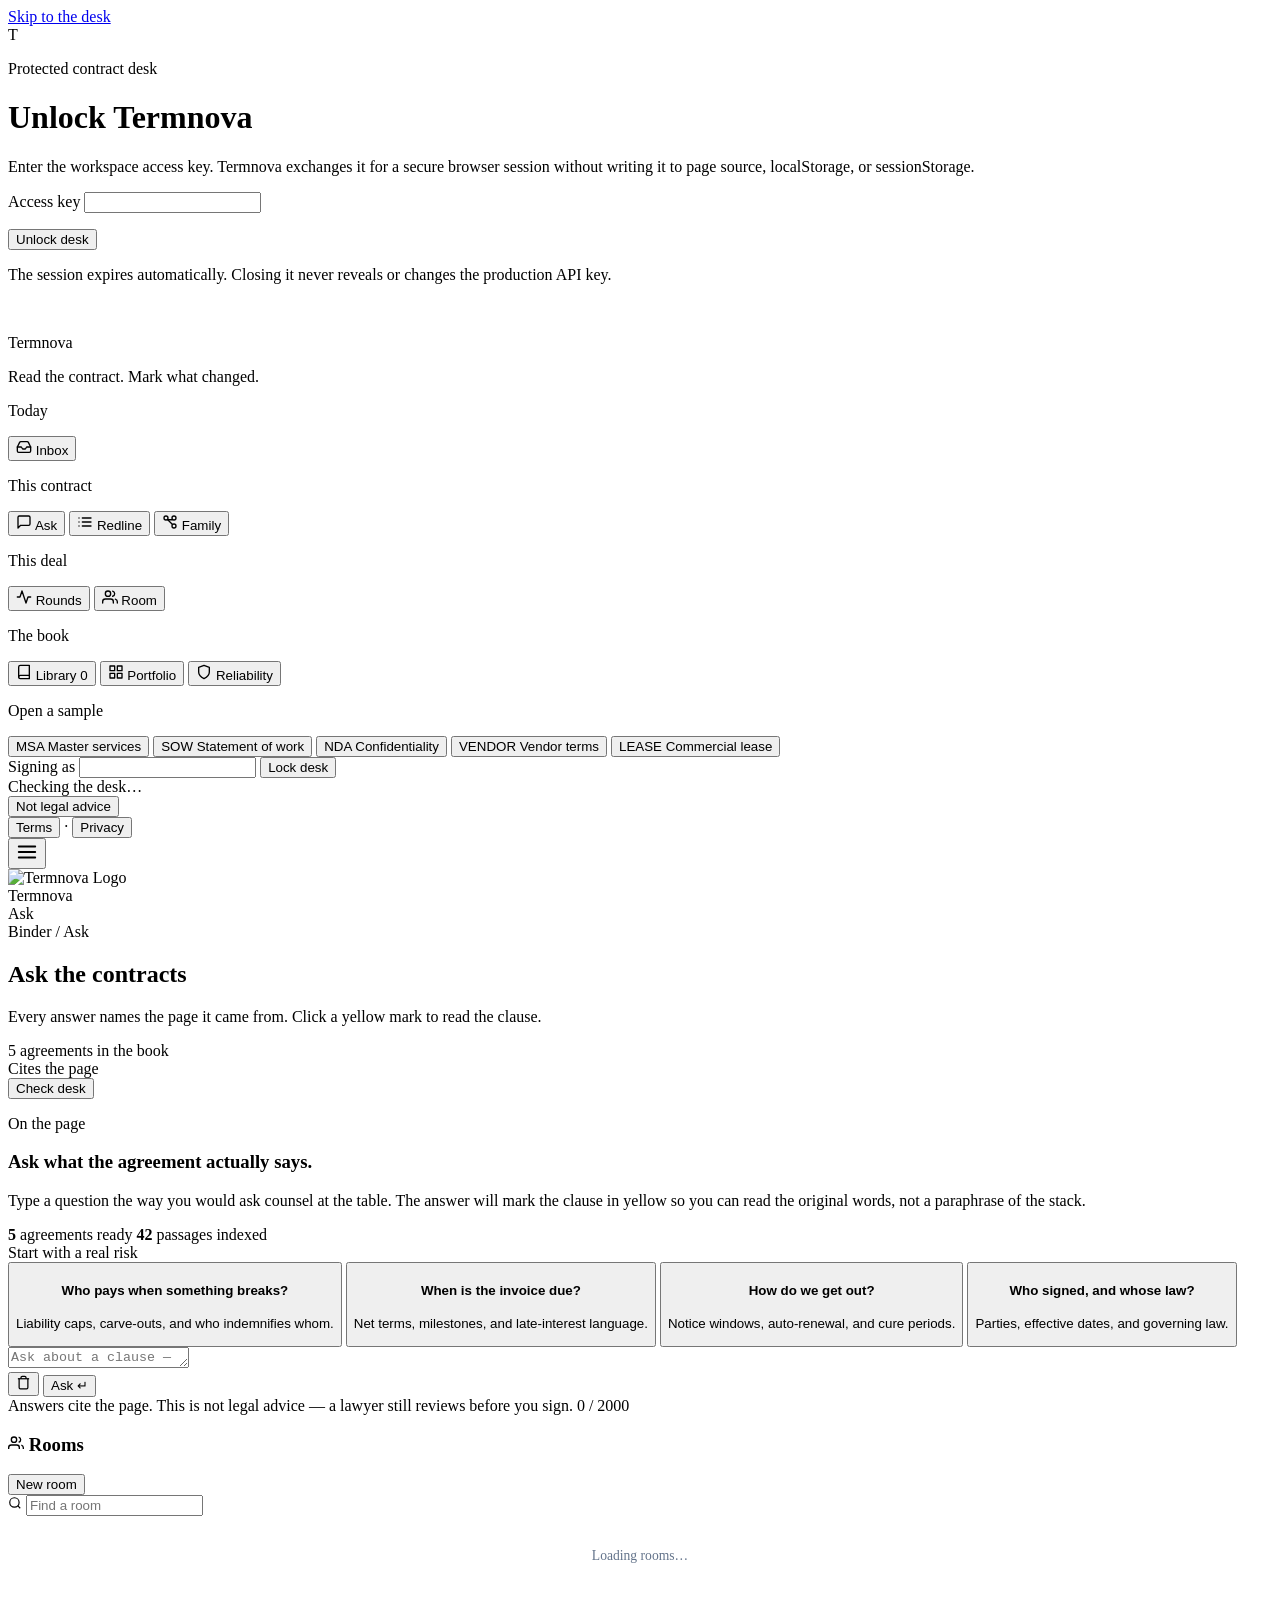
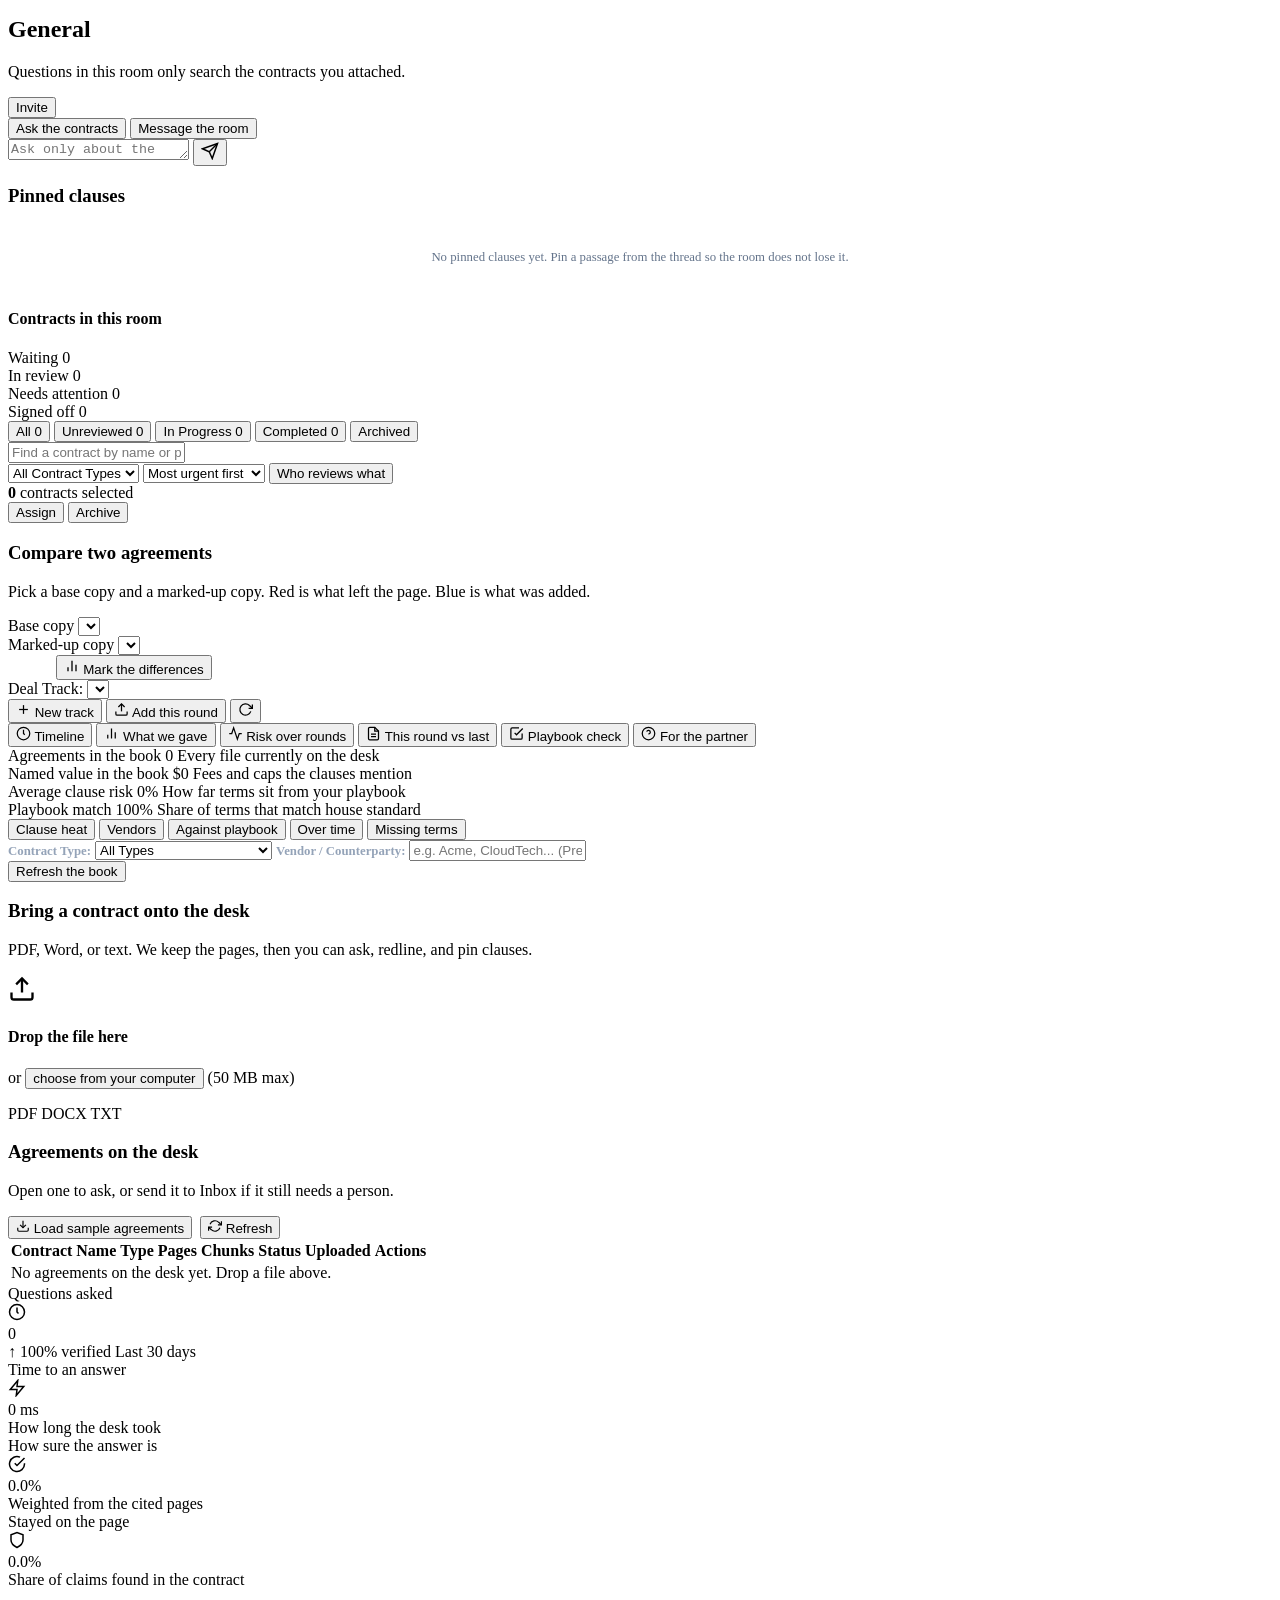
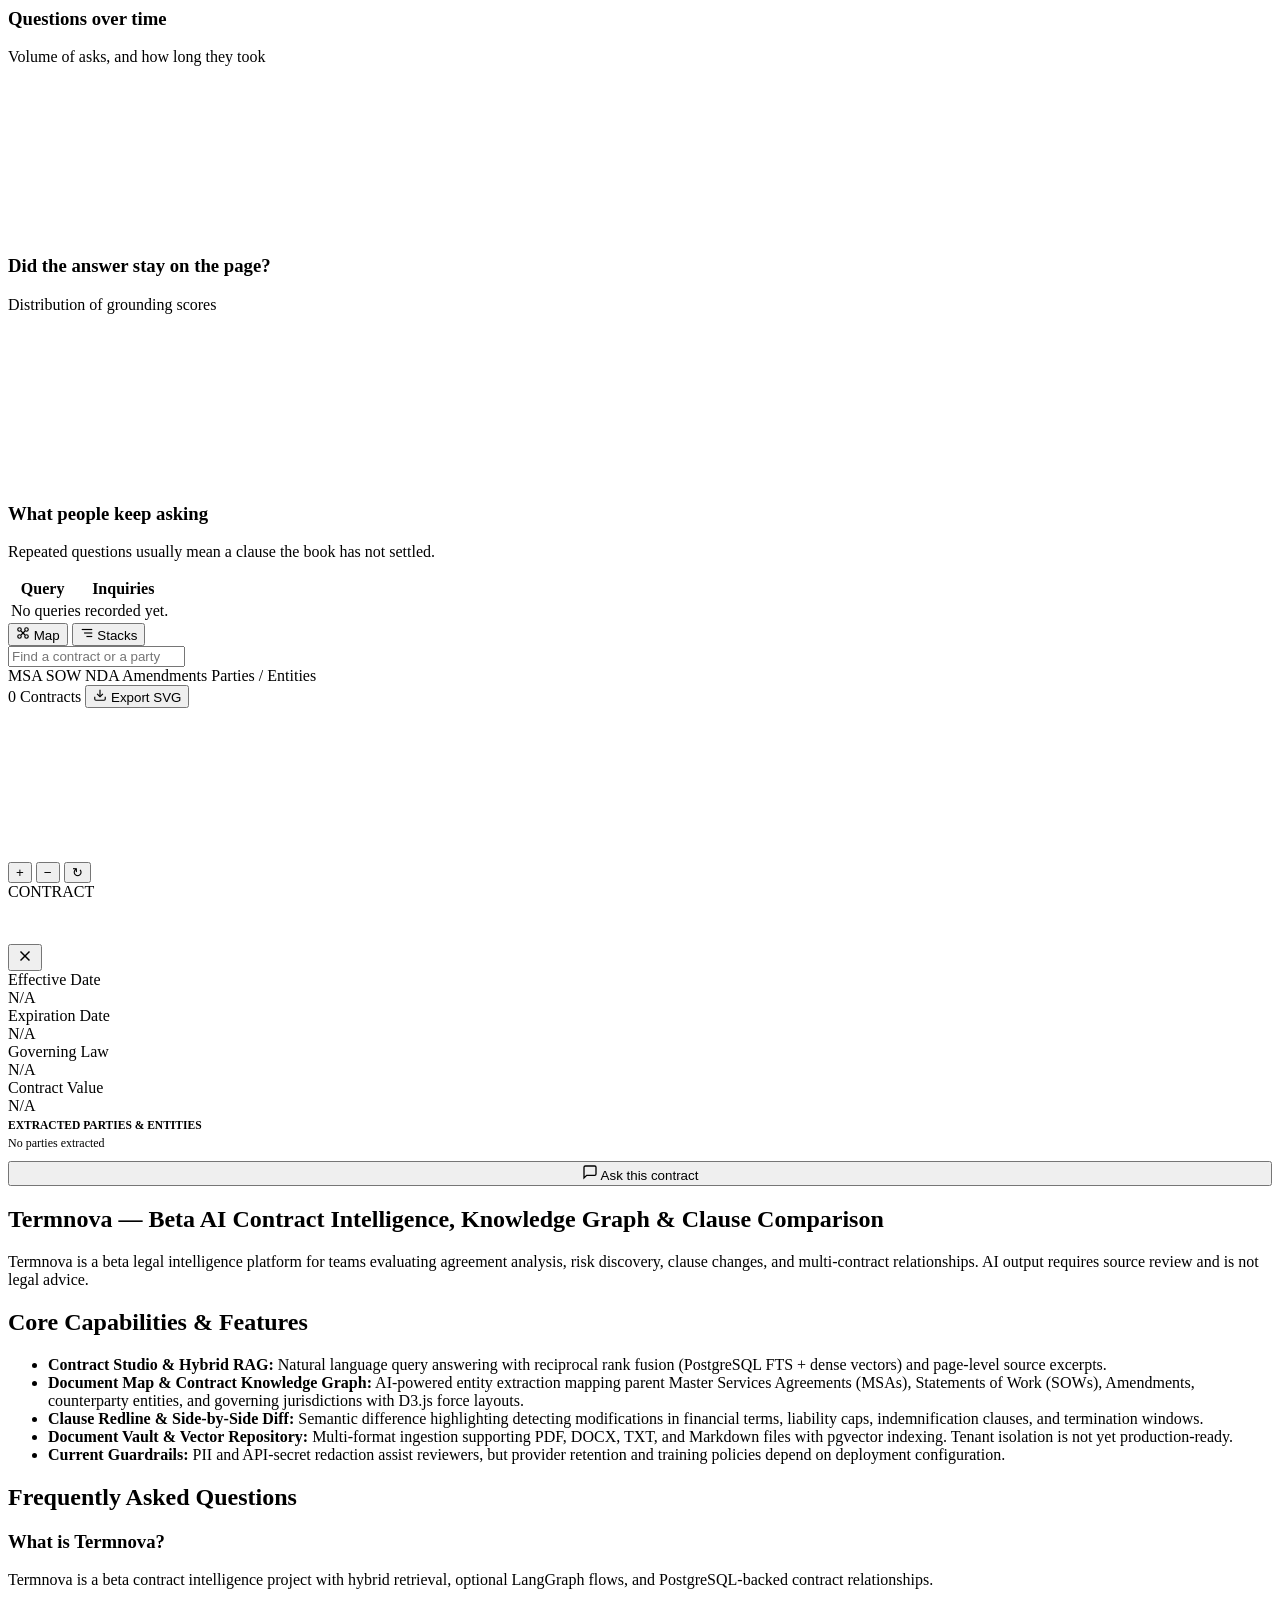
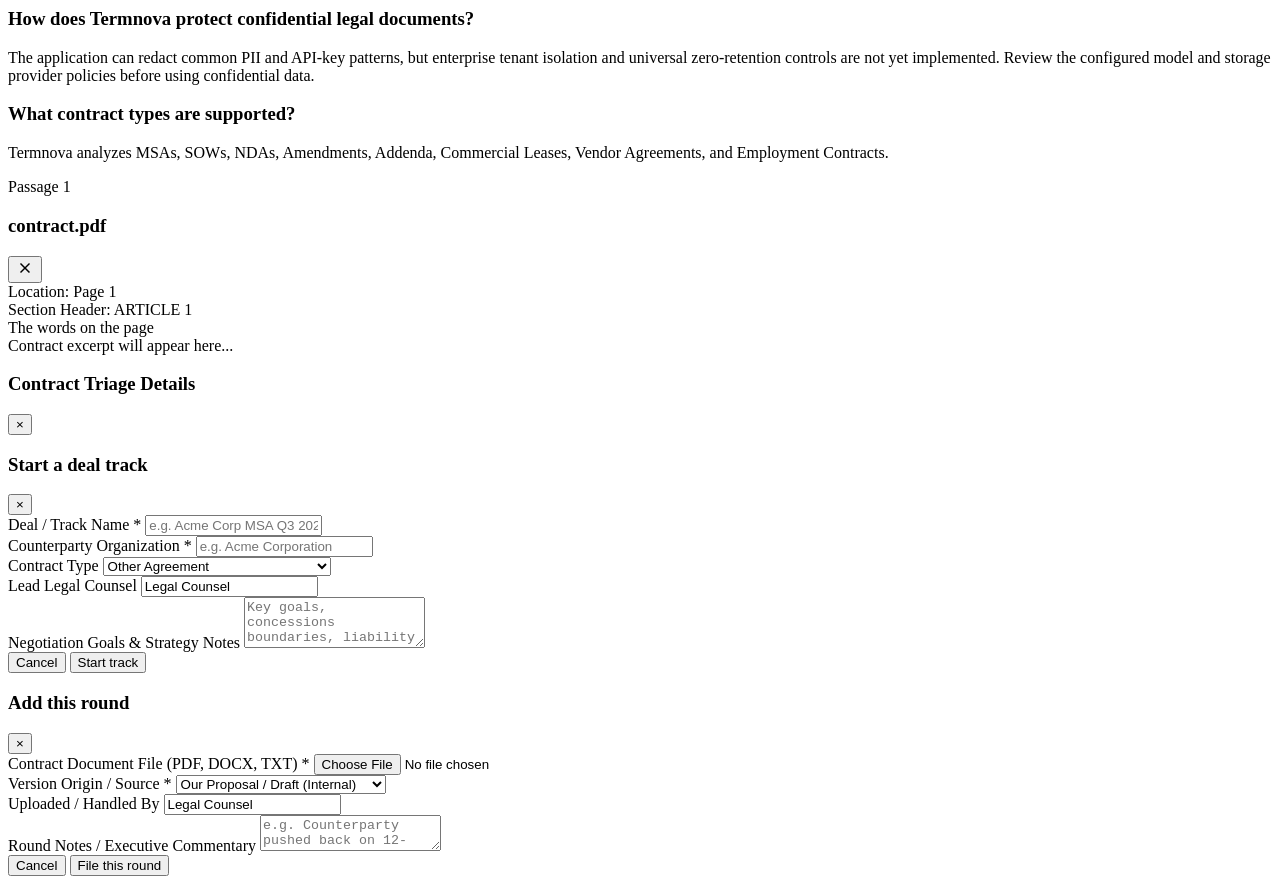
==== commit ce4b3074: "feat(playbooks): govern negotiation positions" ====
--- a/src/termnova/static/index.html
+++ b/src/termnova/static/index.html
@@ -50,7 +50,7 @@
   <link rel="stylesheet" href="/static/css/graph.css?v=0.4.2">
   <link rel="stylesheet" href="/static/css/workspace.css?v=0.4.2">
   <link rel="stylesheet" href="/static/css/inbox.css?v=0.4.2">
-  <link rel="stylesheet" href="/static/css/negotiation.css?v=0.4.2">
+  <link rel="stylesheet" href="/static/css/negotiation.css?v=0.4.3">
   <link rel="stylesheet" href="/static/css/intelligence.css?v=0.4.2">
   <link rel="stylesheet" href="/static/css/desk.css?v=0.4.2">
   <style>
@@ -782,6 +782,10 @@
               <svg width="15" height="15" viewBox="0 0 24 24" fill="none" stroke="currentColor" stroke-width="2"><path d="M14 2H6a2 2 0 0 0-2 2v16a2 2 0 0 0 2 2h12a2 2 0 0 0 2-2V8z"></path><polyline points="14 2 14 8 20 8"></polyline><line x1="16" y1="13" x2="8" y2="13"></line><line x1="16" y1="17" x2="8" y2="17"></line></svg>
               <span>This round vs last</span>
             </button>
+            <button class="neg-tab-btn" data-tab="playbook">
+              <svg width="15" height="15" viewBox="0 0 24 24" fill="none" stroke="currentColor" stroke-width="2"><path d="M9 11l3 3L22 4"></path><path d="M21 12v7a2 2 0 0 1-2 2H5a2 2 0 0 1-2-2V5a2 2 0 0 1 2-2h11"></path></svg>
+              <span>Playbook check</span>
+            </button>
             <button class="neg-tab-btn" data-tab="summary">
               <svg width="15" height="15" viewBox="0 0 24 24" fill="none" stroke="currentColor" stroke-width="2"><circle cx="12" cy="12" r="10"></circle><path d="M9.09 9a3 3 0 0 1 5.83 1c0 2-3 3-3 3"></path><line x1="12" y1="17" x2="12.01" y2="17"></line></svg>
               <span>For the partner</span>
@@ -793,6 +797,7 @@
           <div id="neg-tab-concessions" class="neg-tab-pane" style="display: none;"></div>
           <div id="neg-tab-risk" class="neg-tab-pane" style="display: none;"></div>
           <div id="neg-tab-diff" class="neg-tab-pane" style="display: none;"></div>
+          <div id="neg-tab-playbook" class="neg-tab-pane" style="display: none;"></div>
           <div id="neg-tab-summary" class="neg-tab-pane" style="display: none;"></div>
         </div>
       </section>
@@ -1604,7 +1609,7 @@
   <script src="/static/js/ws.js?v=0.4.2"></script>
   <script src="/static/js/workspace.js?v=0.4.2"></script>
   <script src="/static/js/inbox.js?v=0.4.2"></script>
-  <script src="/static/js/negotiation.js?v=0.4.2"></script>
+  <script src="/static/js/negotiation.js?v=0.4.3"></script>
   <script src="/static/js/intelligence.js?v=0.4.2"></script>
   <script src="/static/js/graph.js?v=0.4.2"></script>
   <script src="/static/js/compare.js?v=0.4.2"></script>
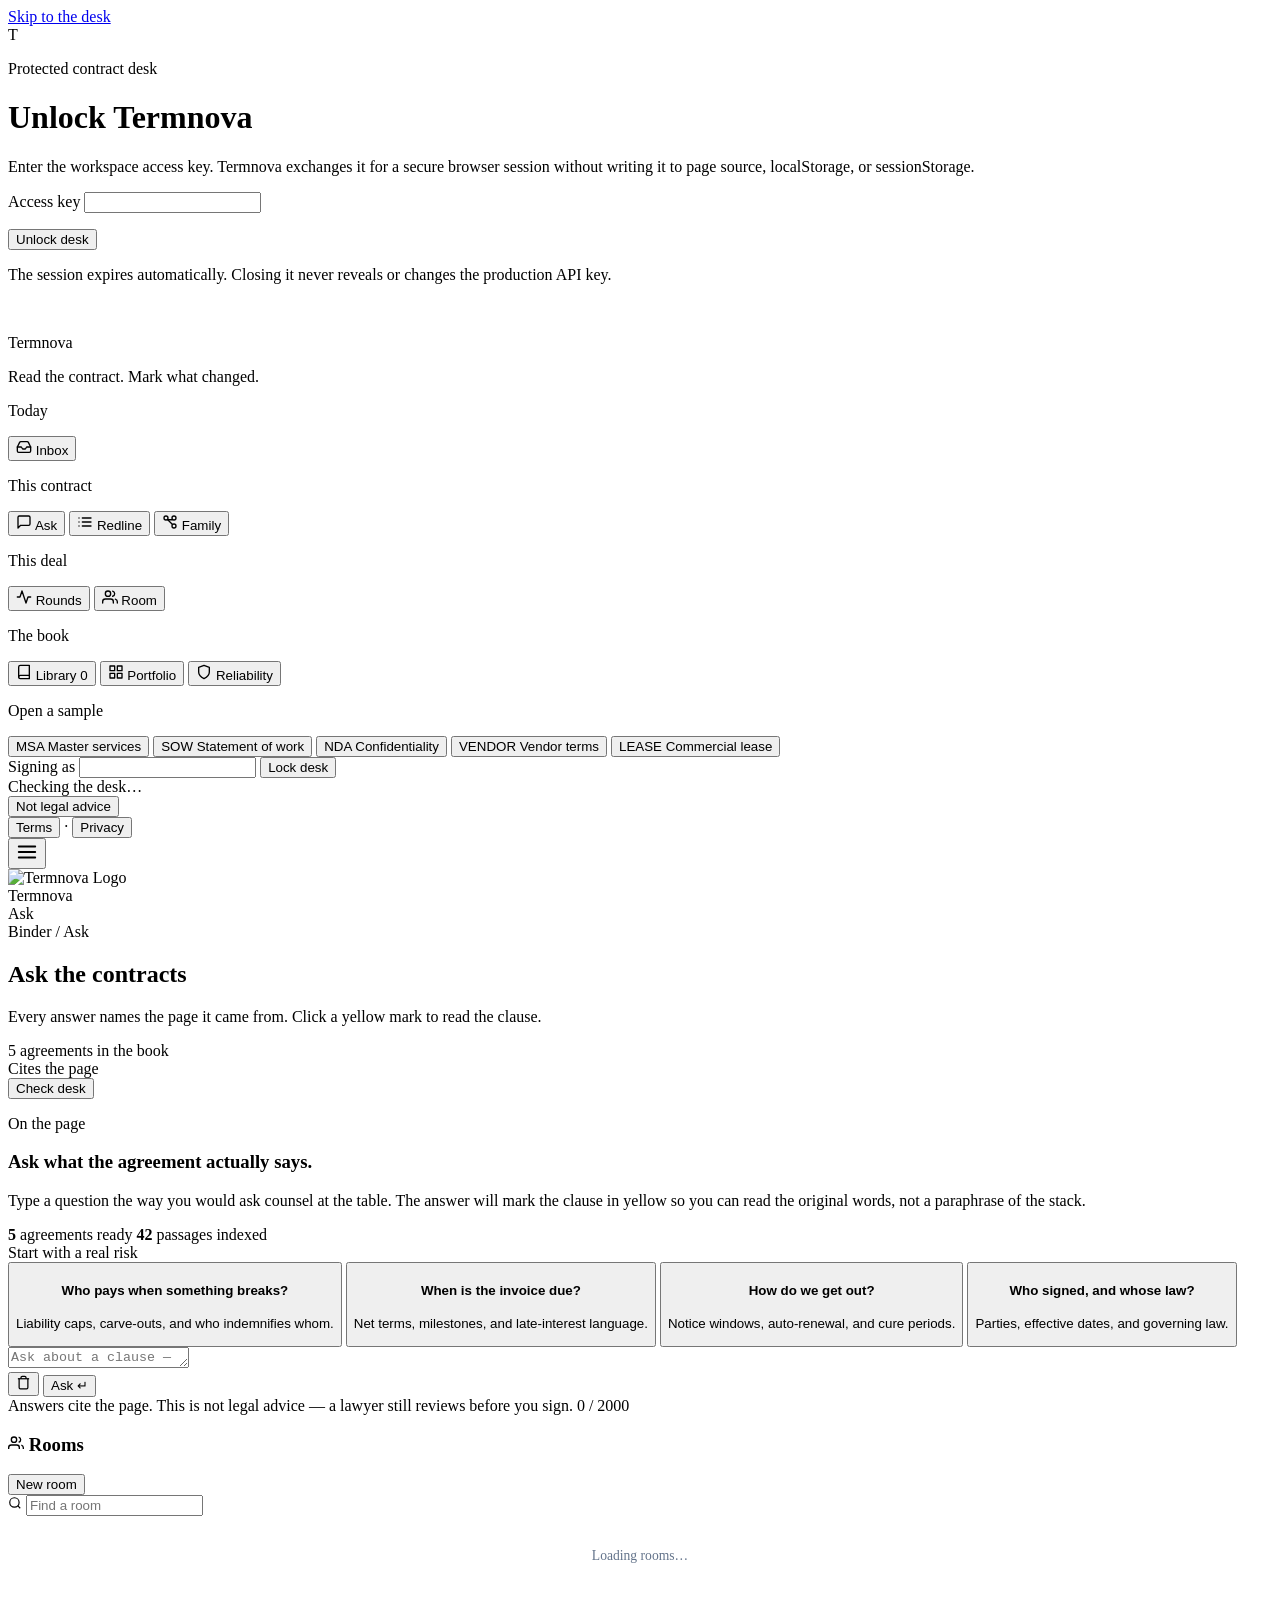
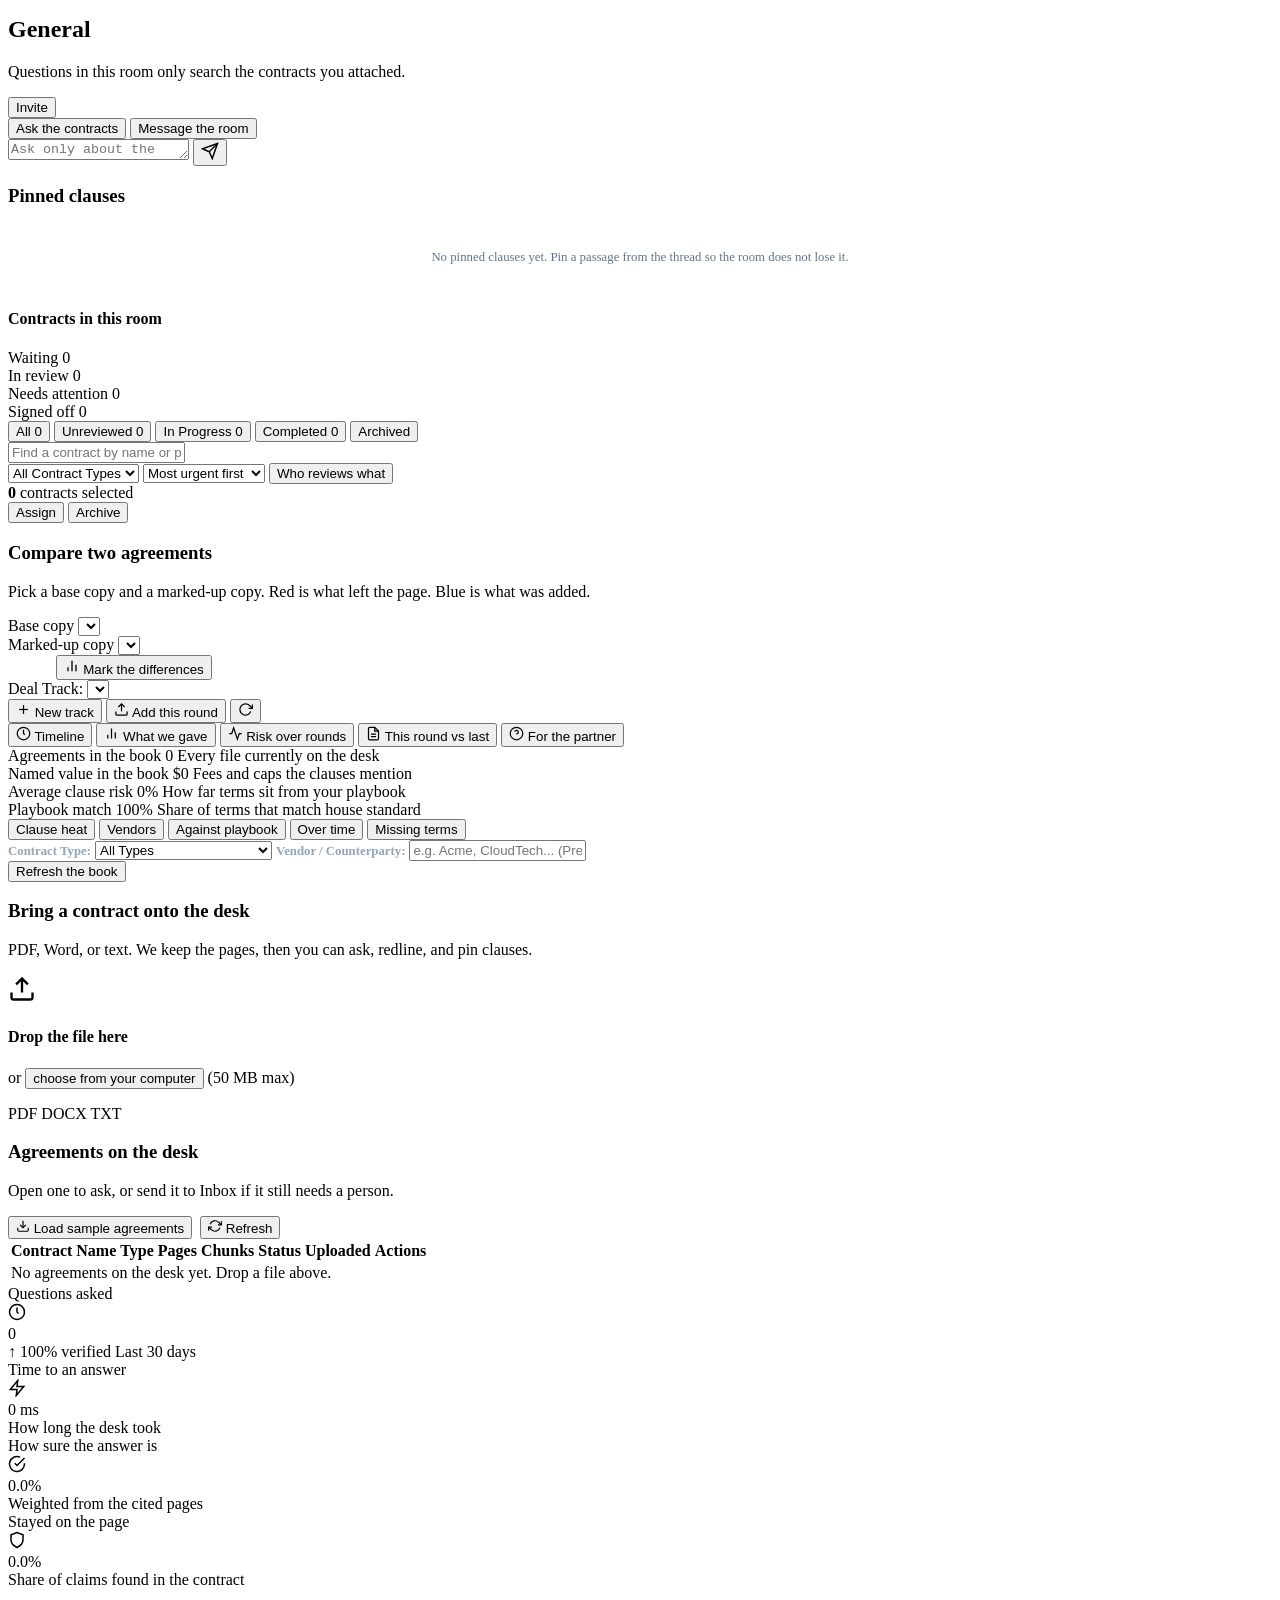
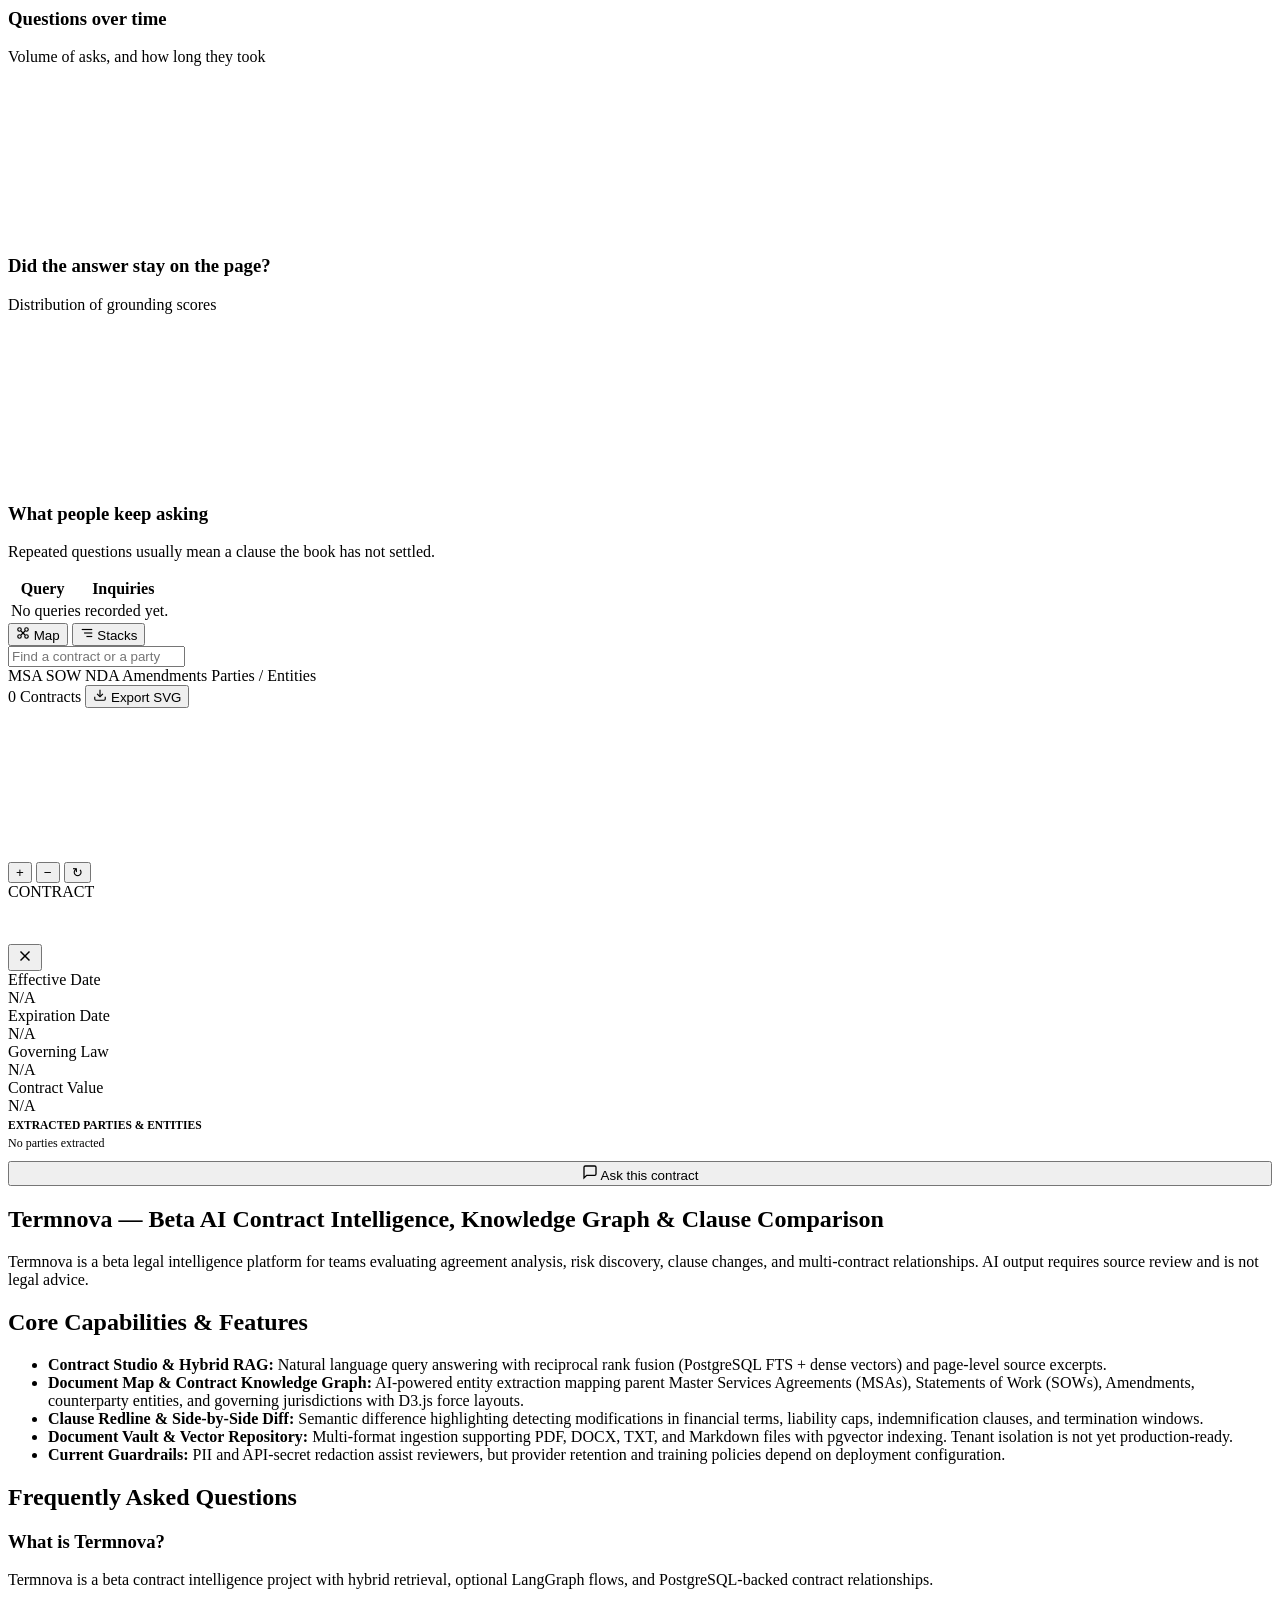
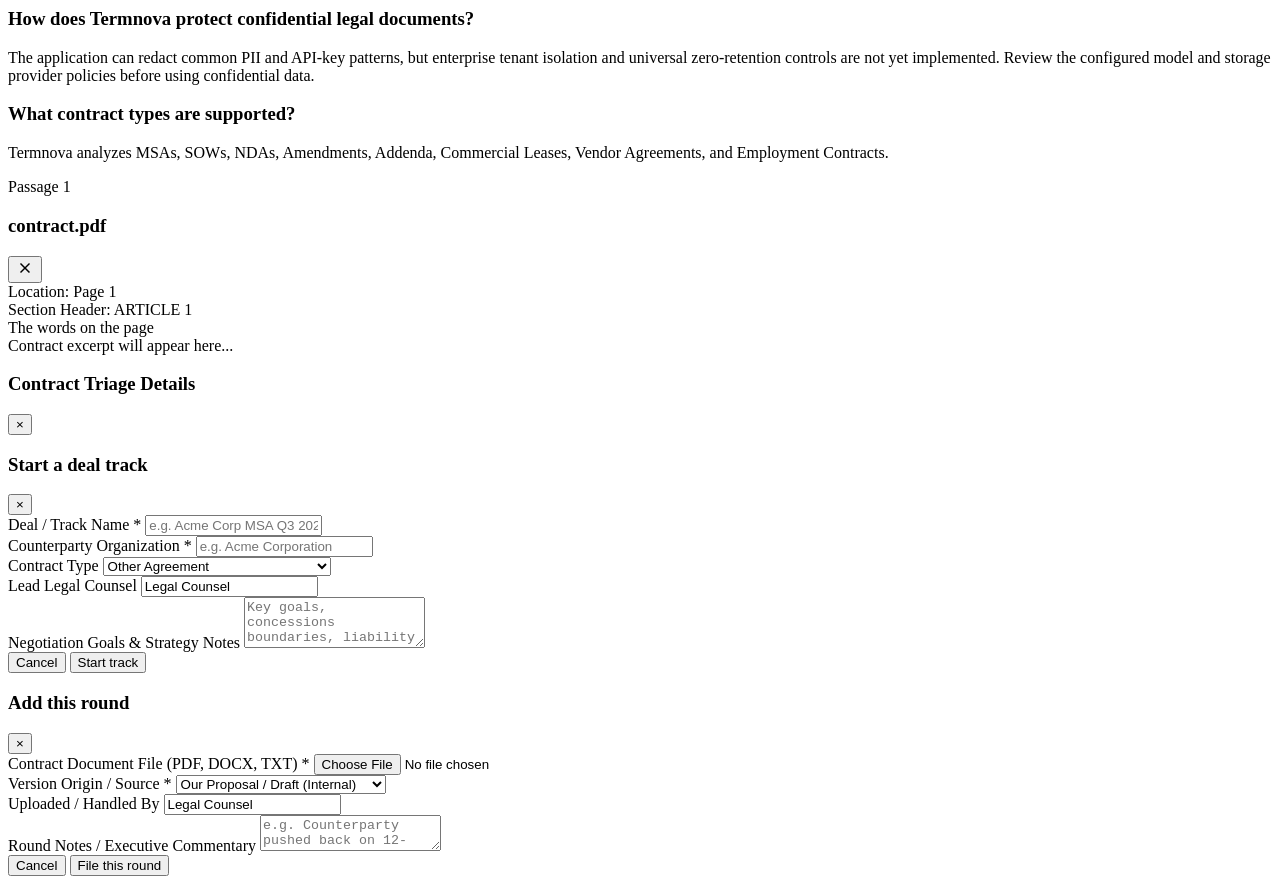
==== commit 6246763c: "Merge be7286aa56d3ca665f80385fd4507b72cfc7dc78 into 654901881ce1b6747261ae79052c309f4d6f08be" ====
--- a/src/termnova/static/index.html
+++ b/src/termnova/static/index.html
@@ -47,10 +47,10 @@
   <link rel="preconnect" href="https://fonts.gstatic.com" crossorigin>
   <link href="https://fonts.googleapis.com/css2?family=Atkinson+Hyperlegible:ital,wght@0,400;0,700;1,400&family=Newsreader:opsz,wght@16..72,400;16..72,600;16..72,700&family=Red+Hat+Mono:wght@400;500;600&display=swap" rel="stylesheet">
   <link rel="stylesheet" href="/static/css/styles.css?v=0.4.3">
-  <link rel="stylesheet" href="/static/css/graph.css?v=0.4.2">
+  <link rel="stylesheet" href="/static/css/graph.css?v=0.5.0">
   <link rel="stylesheet" href="/static/css/workspace.css?v=0.4.2">
   <link rel="stylesheet" href="/static/css/inbox.css?v=0.4.2">
-  <link rel="stylesheet" href="/static/css/negotiation.css?v=0.4.3">
+  <link rel="stylesheet" href="/static/css/negotiation.css?v=0.4.2">
   <link rel="stylesheet" href="/static/css/intelligence.css?v=0.4.2">
   <link rel="stylesheet" href="/static/css/desk.css?v=0.4.2">
   <style>
@@ -782,10 +782,6 @@
               <svg width="15" height="15" viewBox="0 0 24 24" fill="none" stroke="currentColor" stroke-width="2"><path d="M14 2H6a2 2 0 0 0-2 2v16a2 2 0 0 0 2 2h12a2 2 0 0 0 2-2V8z"></path><polyline points="14 2 14 8 20 8"></polyline><line x1="16" y1="13" x2="8" y2="13"></line><line x1="16" y1="17" x2="8" y2="17"></line></svg>
               <span>This round vs last</span>
             </button>
-            <button class="neg-tab-btn" data-tab="playbook">
-              <svg width="15" height="15" viewBox="0 0 24 24" fill="none" stroke="currentColor" stroke-width="2"><path d="M9 11l3 3L22 4"></path><path d="M21 12v7a2 2 0 0 1-2 2H5a2 2 0 0 1-2-2V5a2 2 0 0 1 2-2h11"></path></svg>
-              <span>Playbook check</span>
-            </button>
             <button class="neg-tab-btn" data-tab="summary">
               <svg width="15" height="15" viewBox="0 0 24 24" fill="none" stroke="currentColor" stroke-width="2"><circle cx="12" cy="12" r="10"></circle><path d="M9.09 9a3 3 0 0 1 5.83 1c0 2-3 3-3 3"></path><line x1="12" y1="17" x2="12.01" y2="17"></line></svg>
               <span>For the partner</span>
@@ -797,7 +793,6 @@
           <div id="neg-tab-concessions" class="neg-tab-pane" style="display: none;"></div>
           <div id="neg-tab-risk" class="neg-tab-pane" style="display: none;"></div>
           <div id="neg-tab-diff" class="neg-tab-pane" style="display: none;"></div>
-          <div id="neg-tab-playbook" class="neg-tab-pane" style="display: none;"></div>
           <div id="neg-tab-summary" class="neg-tab-pane" style="display: none;"></div>
         </div>
       </section>
@@ -1609,9 +1604,9 @@
   <script src="/static/js/ws.js?v=0.4.2"></script>
   <script src="/static/js/workspace.js?v=0.4.2"></script>
   <script src="/static/js/inbox.js?v=0.4.2"></script>
-  <script src="/static/js/negotiation.js?v=0.4.3"></script>
+  <script src="/static/js/negotiation.js?v=0.4.2"></script>
   <script src="/static/js/intelligence.js?v=0.4.2"></script>
-  <script src="/static/js/graph.js?v=0.4.2"></script>
+  <script src="/static/js/graph.js?v=0.5.0"></script>
   <script src="/static/js/compare.js?v=0.4.2"></script>
   <script src="/static/js/documents.js?v=0.4.2"></script>
   <script src="/static/js/analytics.js?v=0.4.2"></script>
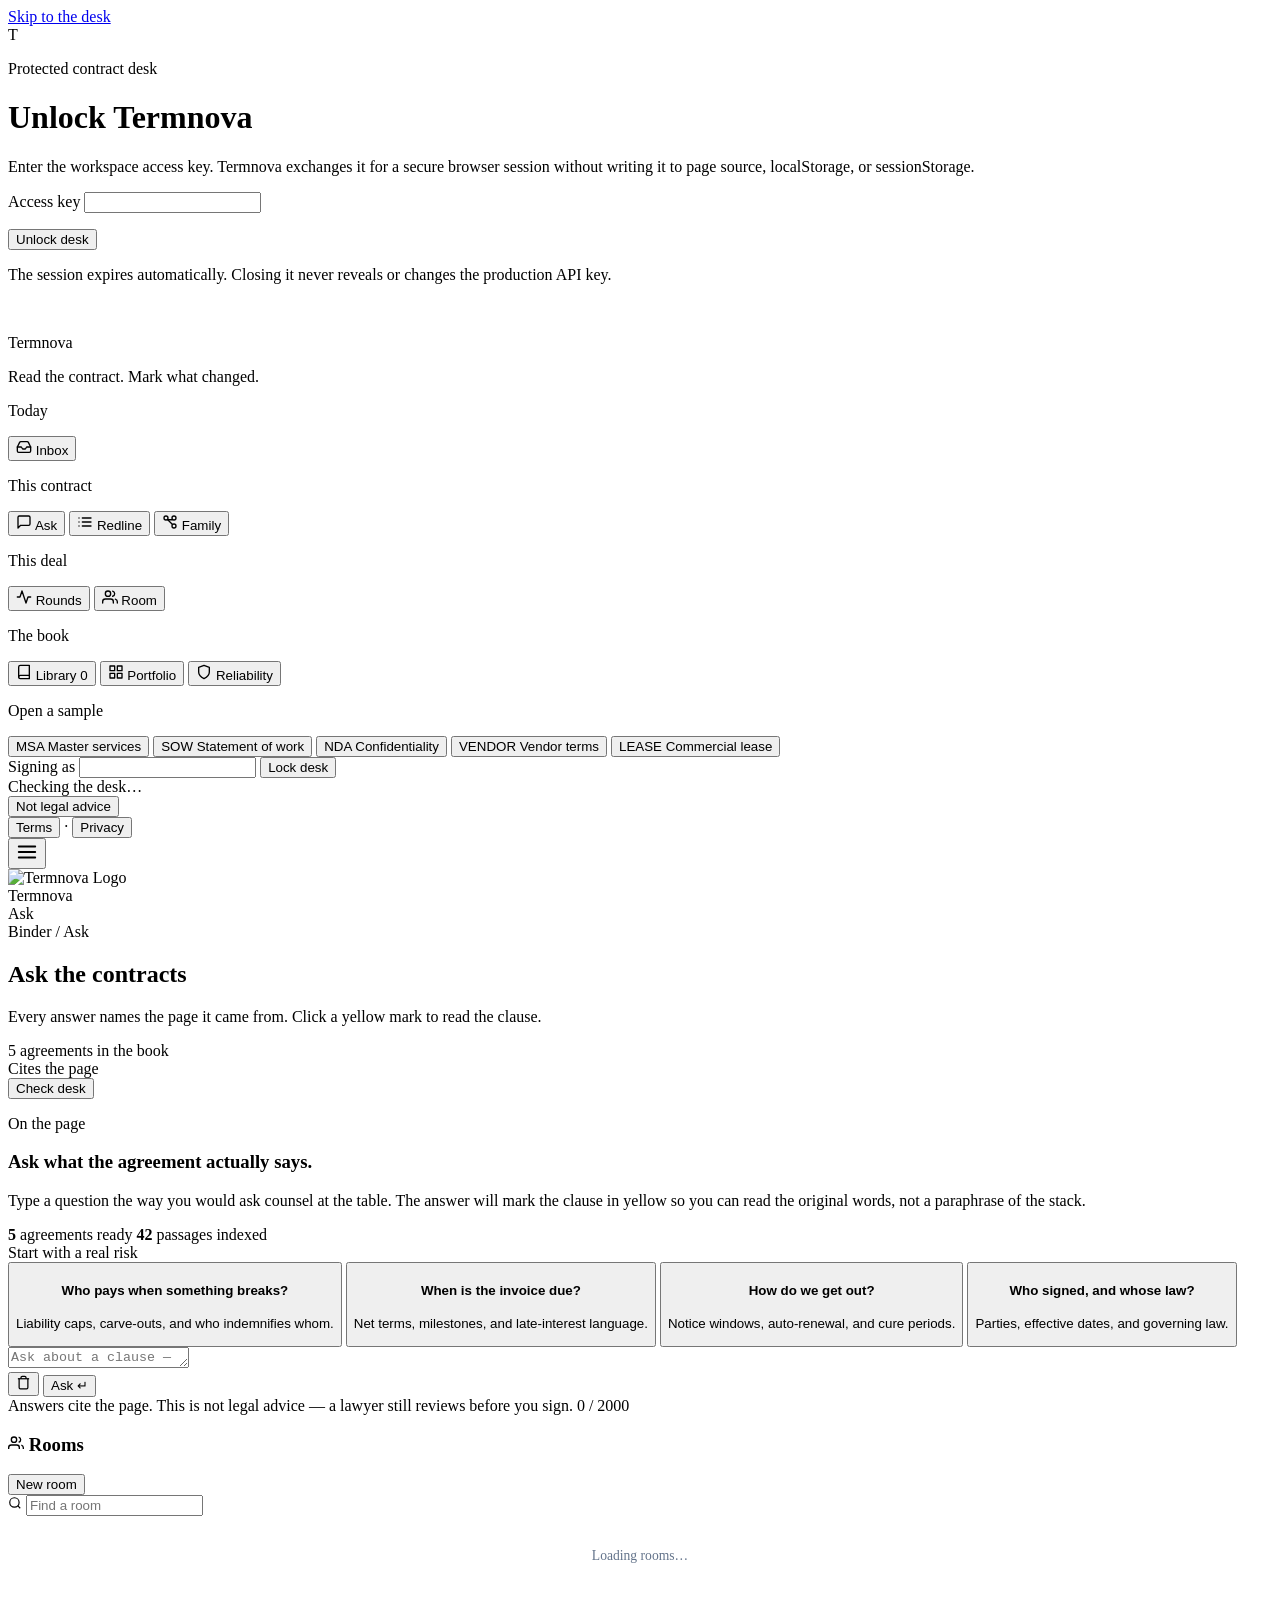
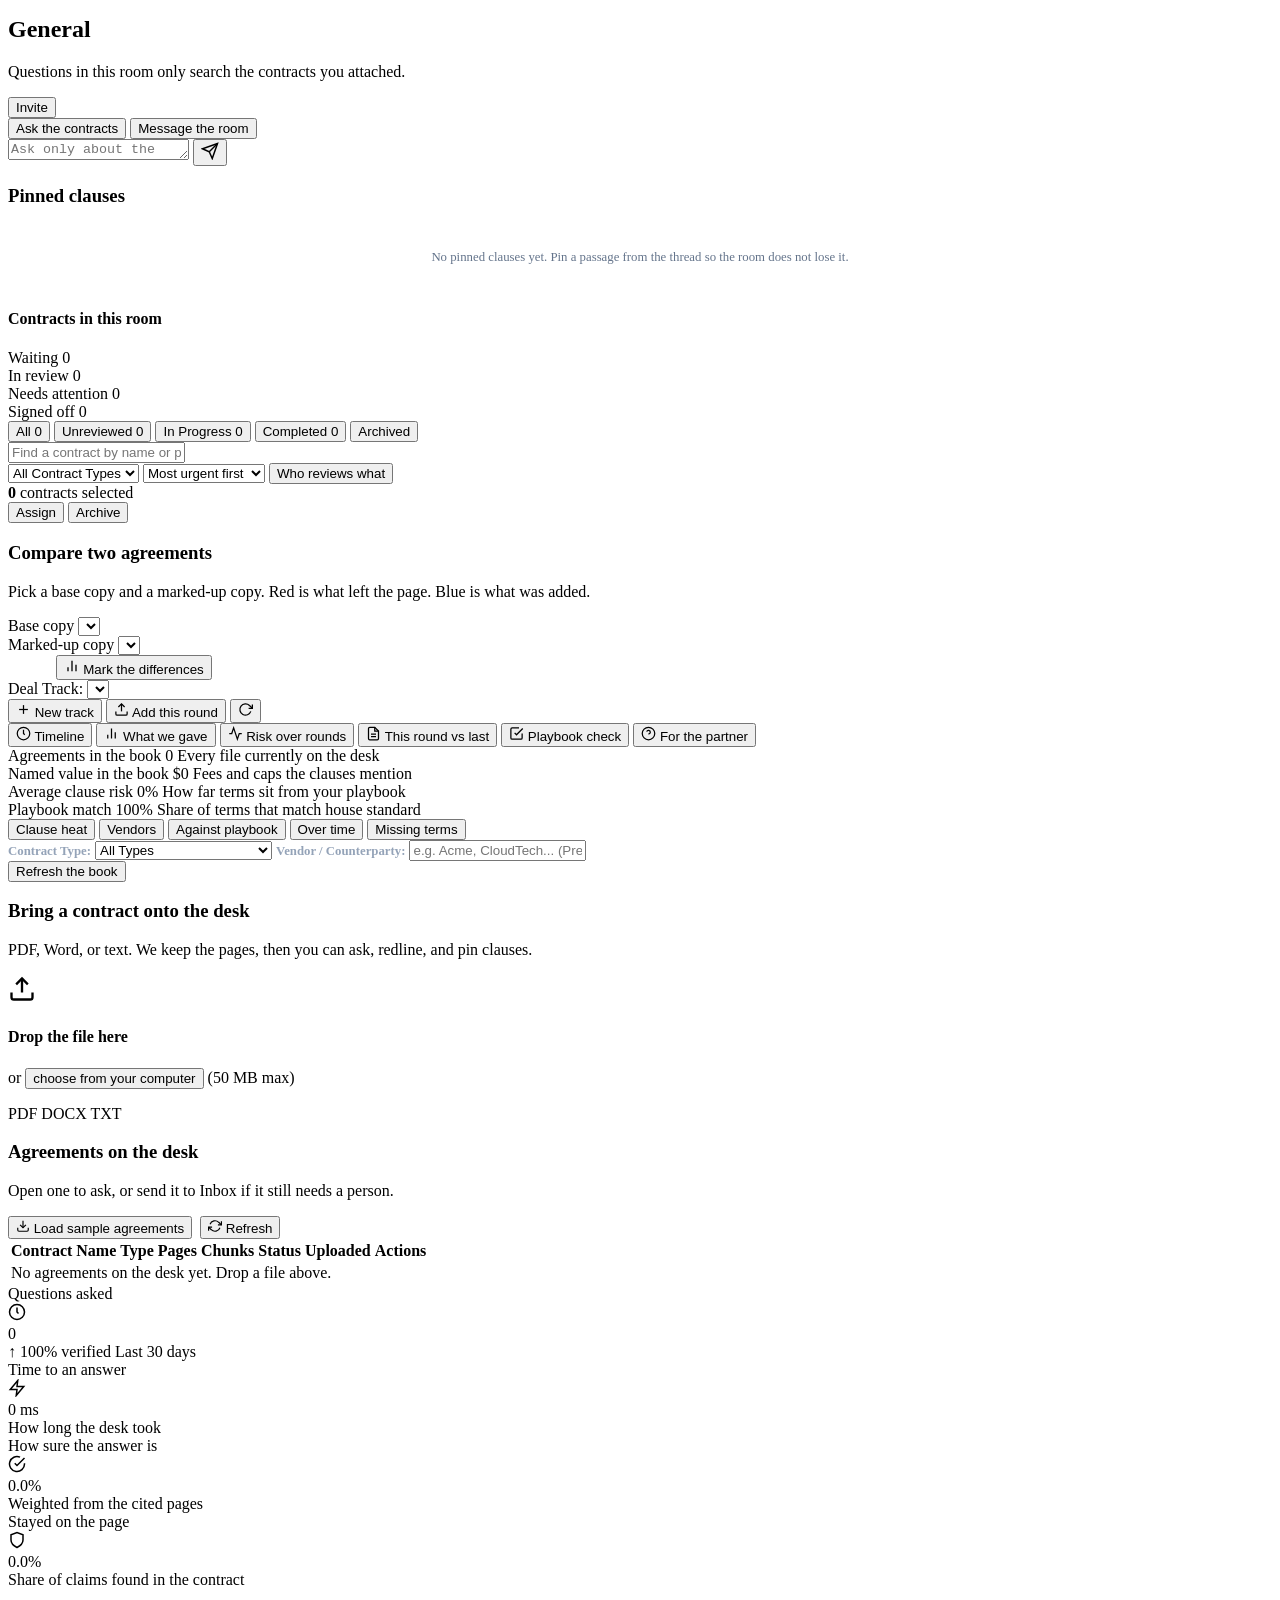
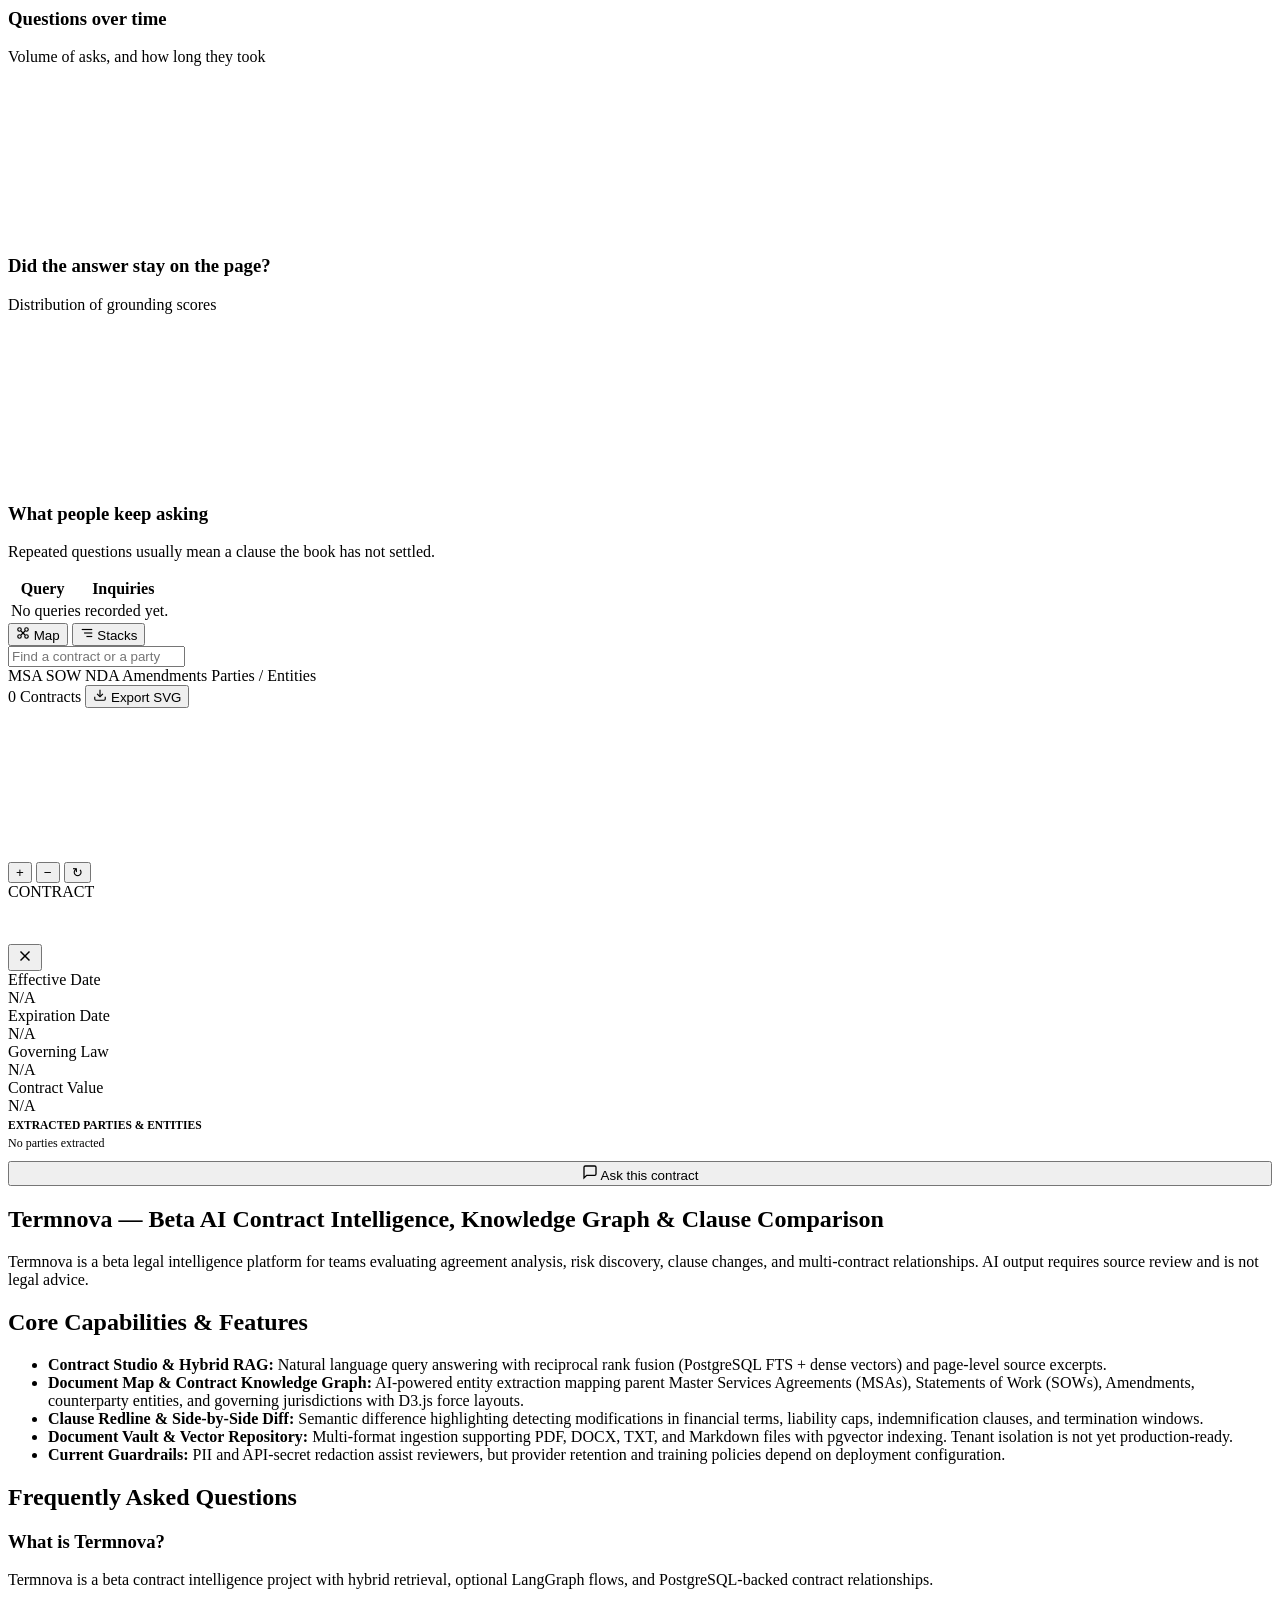
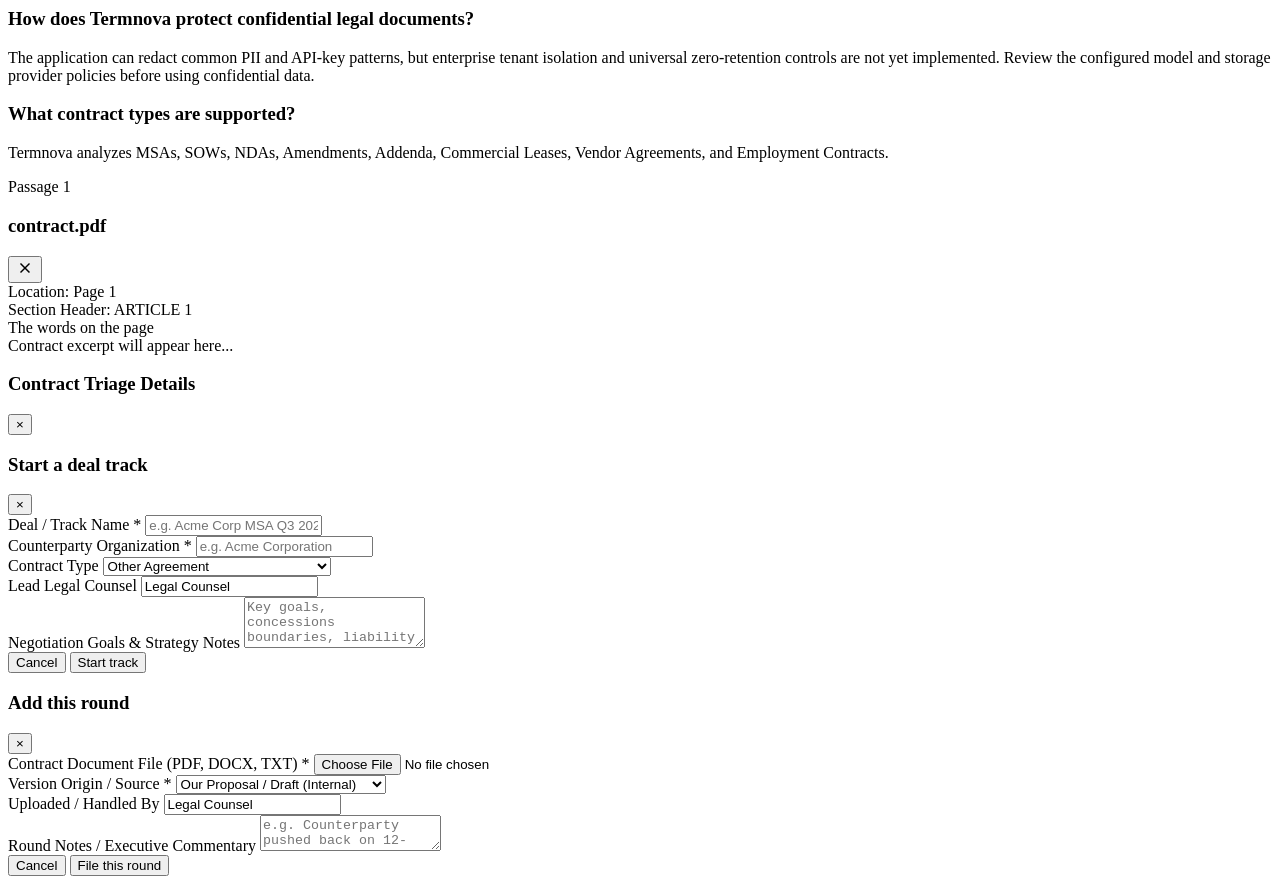
==== commit 110d35ce: "Merge ce4b3074cdf1ca83ca6ce0cffc40ed960c23b830 into 654901881ce1b6747261ae79052c309f4d6f08be" ====
--- a/src/termnova/static/index.html
+++ b/src/termnova/static/index.html
@@ -47,10 +47,10 @@
   <link rel="preconnect" href="https://fonts.gstatic.com" crossorigin>
   <link href="https://fonts.googleapis.com/css2?family=Atkinson+Hyperlegible:ital,wght@0,400;0,700;1,400&family=Newsreader:opsz,wght@16..72,400;16..72,600;16..72,700&family=Red+Hat+Mono:wght@400;500;600&display=swap" rel="stylesheet">
   <link rel="stylesheet" href="/static/css/styles.css?v=0.4.3">
-  <link rel="stylesheet" href="/static/css/graph.css?v=0.5.0">
+  <link rel="stylesheet" href="/static/css/graph.css?v=0.4.2">
   <link rel="stylesheet" href="/static/css/workspace.css?v=0.4.2">
   <link rel="stylesheet" href="/static/css/inbox.css?v=0.4.2">
-  <link rel="stylesheet" href="/static/css/negotiation.css?v=0.4.2">
+  <link rel="stylesheet" href="/static/css/negotiation.css?v=0.4.3">
   <link rel="stylesheet" href="/static/css/intelligence.css?v=0.4.2">
   <link rel="stylesheet" href="/static/css/desk.css?v=0.4.2">
   <style>
@@ -782,6 +782,10 @@
               <svg width="15" height="15" viewBox="0 0 24 24" fill="none" stroke="currentColor" stroke-width="2"><path d="M14 2H6a2 2 0 0 0-2 2v16a2 2 0 0 0 2 2h12a2 2 0 0 0 2-2V8z"></path><polyline points="14 2 14 8 20 8"></polyline><line x1="16" y1="13" x2="8" y2="13"></line><line x1="16" y1="17" x2="8" y2="17"></line></svg>
               <span>This round vs last</span>
             </button>
+            <button class="neg-tab-btn" data-tab="playbook">
+              <svg width="15" height="15" viewBox="0 0 24 24" fill="none" stroke="currentColor" stroke-width="2"><path d="M9 11l3 3L22 4"></path><path d="M21 12v7a2 2 0 0 1-2 2H5a2 2 0 0 1-2-2V5a2 2 0 0 1 2-2h11"></path></svg>
+              <span>Playbook check</span>
+            </button>
             <button class="neg-tab-btn" data-tab="summary">
               <svg width="15" height="15" viewBox="0 0 24 24" fill="none" stroke="currentColor" stroke-width="2"><circle cx="12" cy="12" r="10"></circle><path d="M9.09 9a3 3 0 0 1 5.83 1c0 2-3 3-3 3"></path><line x1="12" y1="17" x2="12.01" y2="17"></line></svg>
               <span>For the partner</span>
@@ -793,6 +797,7 @@
           <div id="neg-tab-concessions" class="neg-tab-pane" style="display: none;"></div>
           <div id="neg-tab-risk" class="neg-tab-pane" style="display: none;"></div>
           <div id="neg-tab-diff" class="neg-tab-pane" style="display: none;"></div>
+          <div id="neg-tab-playbook" class="neg-tab-pane" style="display: none;"></div>
           <div id="neg-tab-summary" class="neg-tab-pane" style="display: none;"></div>
         </div>
       </section>
@@ -1604,9 +1609,9 @@
   <script src="/static/js/ws.js?v=0.4.2"></script>
   <script src="/static/js/workspace.js?v=0.4.2"></script>
   <script src="/static/js/inbox.js?v=0.4.2"></script>
-  <script src="/static/js/negotiation.js?v=0.4.2"></script>
+  <script src="/static/js/negotiation.js?v=0.4.3"></script>
   <script src="/static/js/intelligence.js?v=0.4.2"></script>
-  <script src="/static/js/graph.js?v=0.5.0"></script>
+  <script src="/static/js/graph.js?v=0.4.2"></script>
   <script src="/static/js/compare.js?v=0.4.2"></script>
   <script src="/static/js/documents.js?v=0.4.2"></script>
   <script src="/static/js/analytics.js?v=0.4.2"></script>
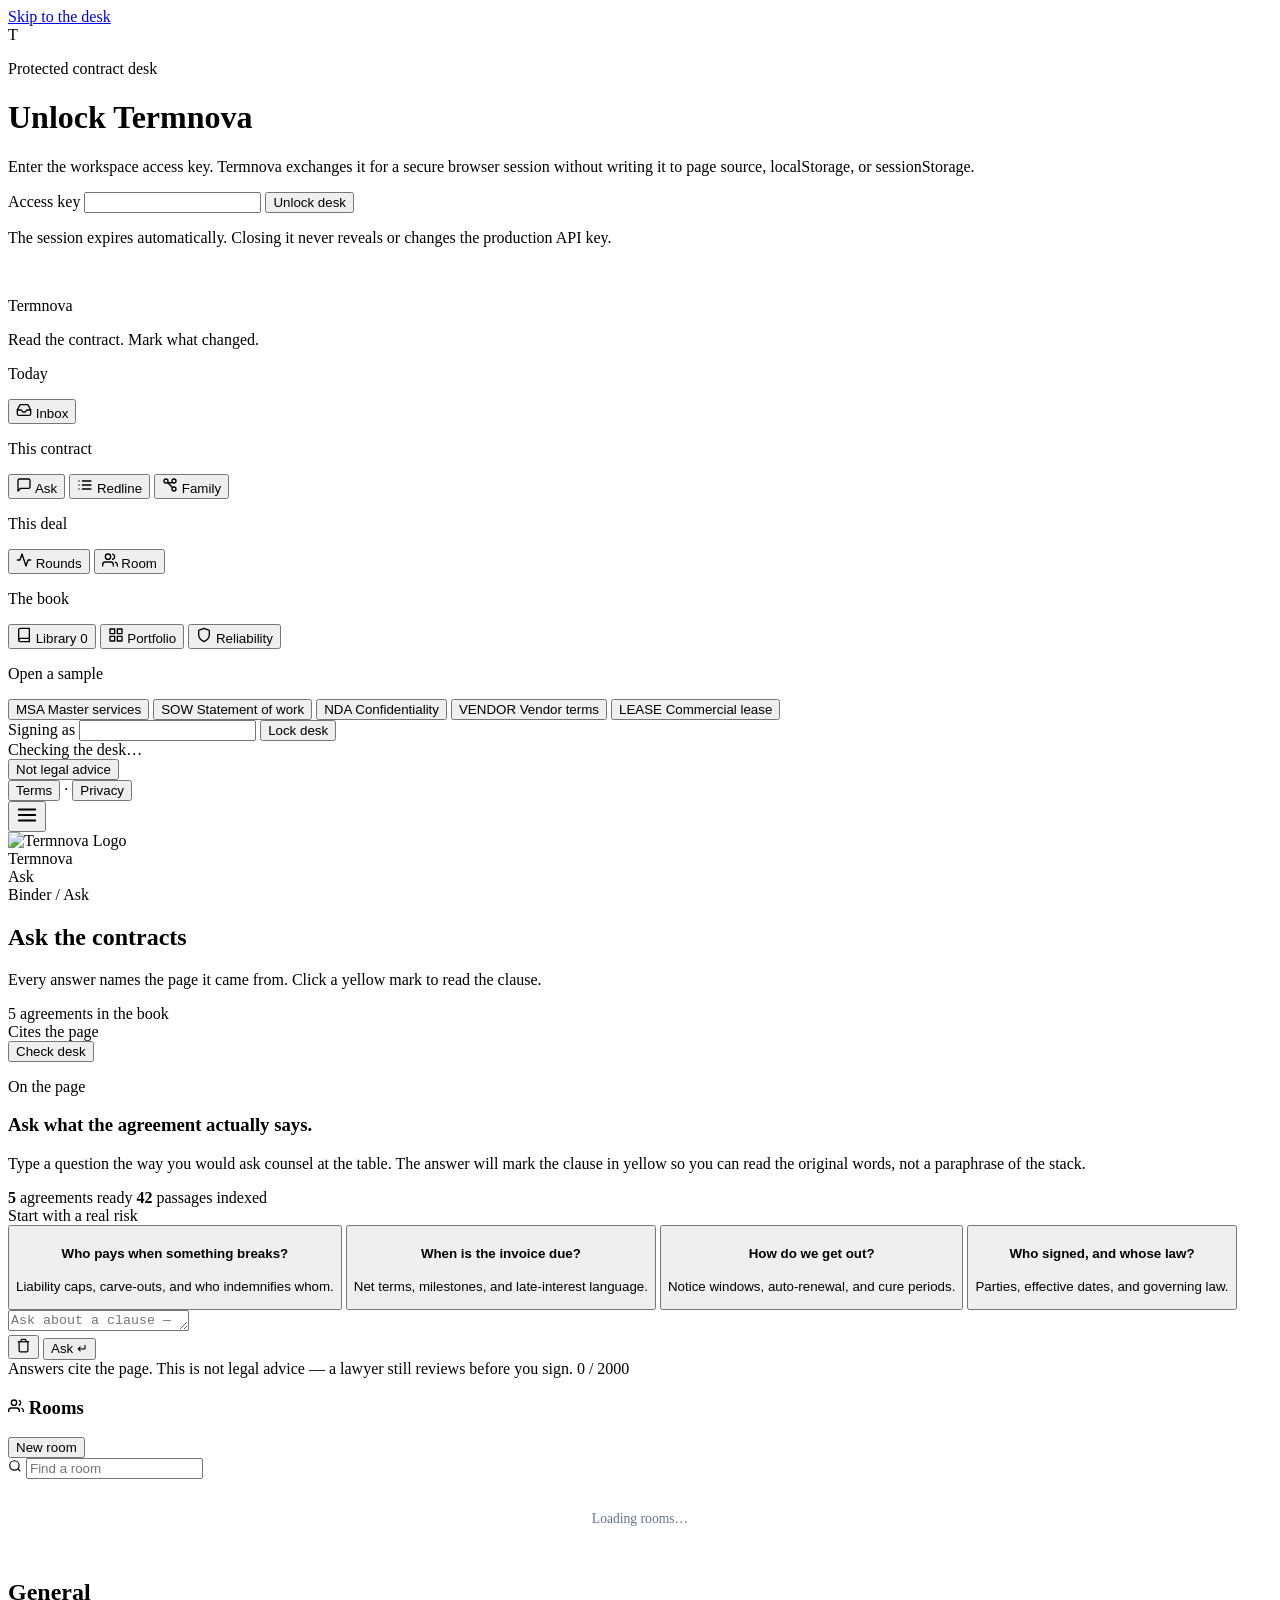
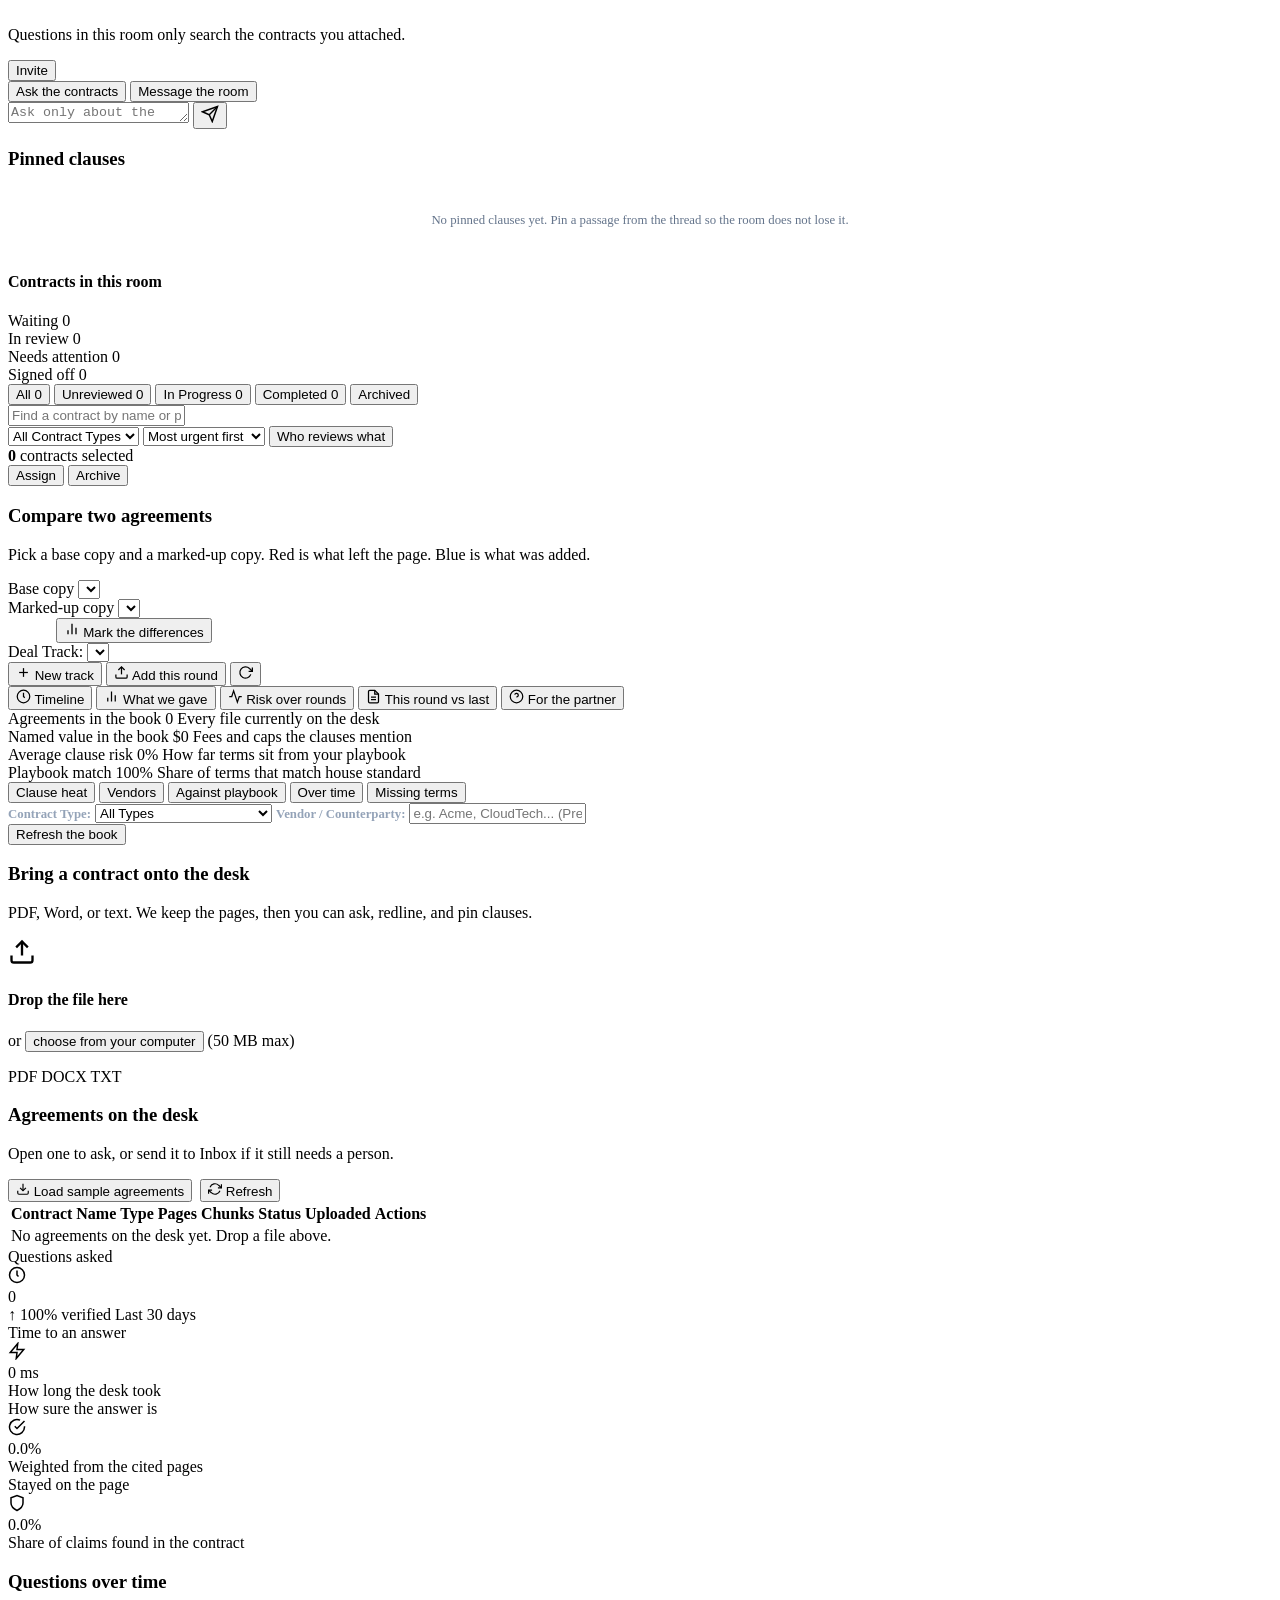
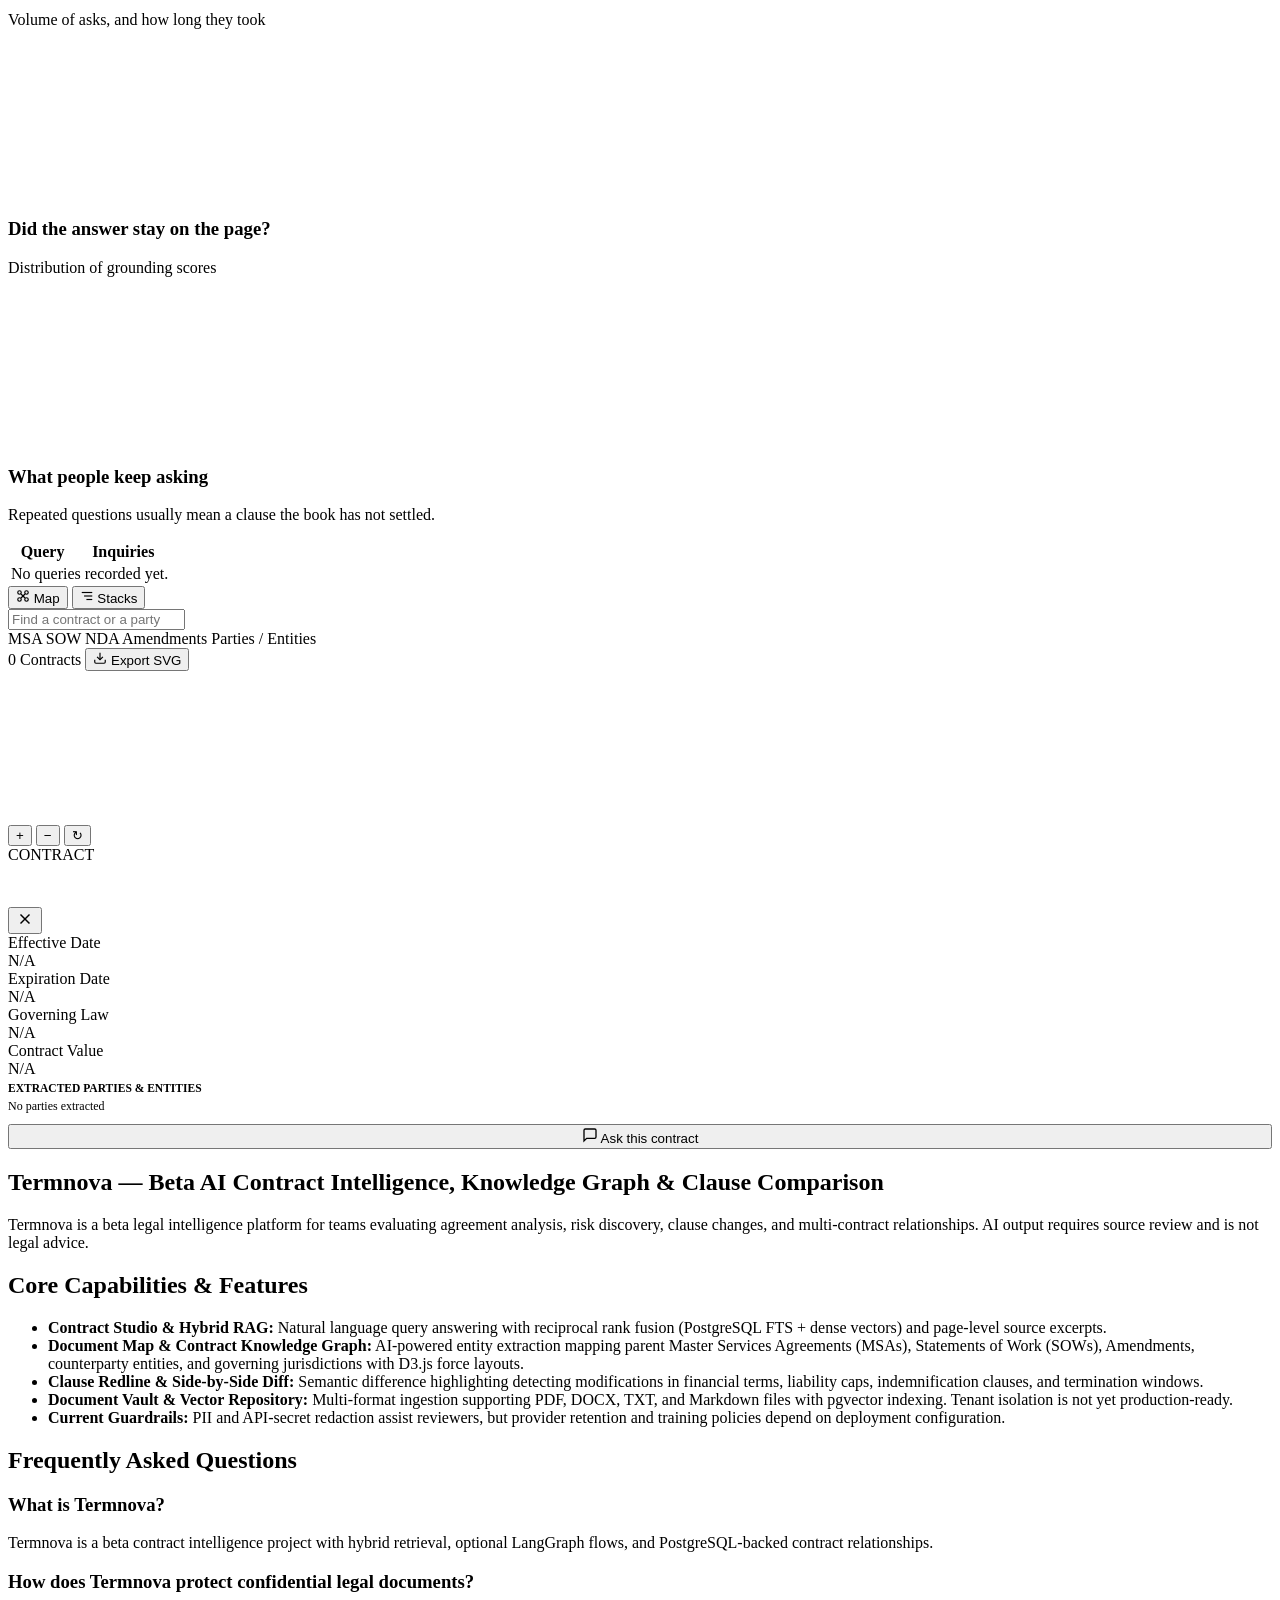
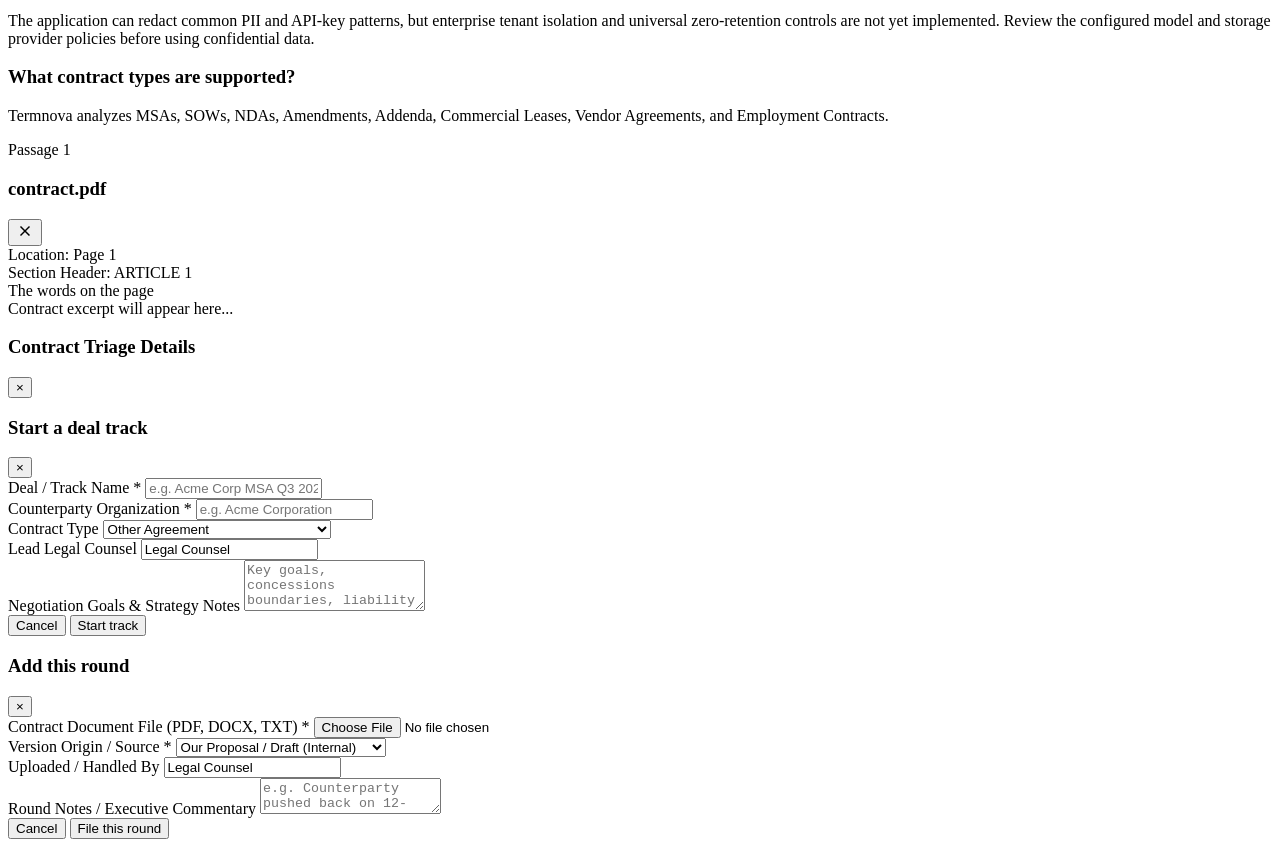
==== commit 1f662628: "feat(auth): add hosted OIDC browser sign-in" ====
--- a/src/termnova/static/index.html
+++ b/src/termnova/static/index.html
@@ -46,11 +46,11 @@
   <link rel="preconnect" href="https://fonts.googleapis.com">
   <link rel="preconnect" href="https://fonts.gstatic.com" crossorigin>
   <link href="https://fonts.googleapis.com/css2?family=Atkinson+Hyperlegible:ital,wght@0,400;0,700;1,400&family=Newsreader:opsz,wght@16..72,400;16..72,600;16..72,700&family=Red+Hat+Mono:wght@400;500;600&display=swap" rel="stylesheet">
-  <link rel="stylesheet" href="/static/css/styles.css?v=0.4.3">
+  <link rel="stylesheet" href="/static/css/styles.css?v=0.5.0">
   <link rel="stylesheet" href="/static/css/graph.css?v=0.4.2">
   <link rel="stylesheet" href="/static/css/workspace.css?v=0.4.2">
   <link rel="stylesheet" href="/static/css/inbox.css?v=0.4.2">
-  <link rel="stylesheet" href="/static/css/negotiation.css?v=0.4.3">
+  <link rel="stylesheet" href="/static/css/negotiation.css?v=0.4.2">
   <link rel="stylesheet" href="/static/css/intelligence.css?v=0.4.2">
   <link rel="stylesheet" href="/static/css/desk.css?v=0.4.2">
   <style>
@@ -171,14 +171,21 @@
       <div class="auth-mark" aria-hidden="true">T</div>
       <p class="auth-kicker">Protected contract desk</p>
       <h1 id="auth-gate-title">Unlock Termnova</h1>
-      <p class="auth-copy">Enter the workspace access key. Termnova exchanges it for a secure browser session without writing it to page source, localStorage, or sessionStorage.</p>
-      <label class="auth-field" for="auth-access-key">
-        <span>Access key</span>
-        <input id="auth-access-key" name="api_key" type="password" autocomplete="current-password" required maxlength="4096" spellcheck="false">
-      </label>
+      <div id="auth-api-key-panel">
+        <p class="auth-copy">Enter the workspace access key. Termnova exchanges it for a secure browser session without writing it to page source, localStorage, or sessionStorage.</p>
+        <label class="auth-field" for="auth-access-key">
+          <span>Access key</span>
+          <input id="auth-access-key" name="api_key" type="password" autocomplete="current-password" required maxlength="4096" spellcheck="false">
+        </label>
+        <button class="btn btn-primary auth-submit" id="auth-session-submit" type="submit">Unlock desk</button>
+      </div>
+      <div class="auth-oidc-panel" id="auth-oidc-panel" hidden>
+        <p class="auth-copy">Sign in with your organization account. Email, Google, Microsoft, and enterprise SSO are available when enabled by the identity provider.</p>
+        <a class="btn btn-primary auth-submit auth-sign-in" id="auth-oidc-sign-in" href="/api/v1/auth/login?return_to=/app">Continue to secure sign-in</a>
+        <p class="auth-privacy">Termnova receives verified identity claims only after successful sign-in. Provider passwords never pass through Termnova.</p>
+      </div>
       <p class="auth-error" id="auth-session-error" role="alert" aria-live="polite"></p>
-      <button class="btn btn-primary auth-submit" id="auth-session-submit" type="submit">Unlock desk</button>
-      <p class="auth-note">The session expires automatically. Closing it never reveals or changes the production API key.</p>
+      <p class="auth-note" id="auth-session-note">The session expires automatically. Closing it never reveals or changes the production API key.</p>
     </form>
   </div>
   <!-- Mobile Backdrop Overlay for Off-Canvas Sidebar -->
@@ -782,10 +789,6 @@
               <svg width="15" height="15" viewBox="0 0 24 24" fill="none" stroke="currentColor" stroke-width="2"><path d="M14 2H6a2 2 0 0 0-2 2v16a2 2 0 0 0 2 2h12a2 2 0 0 0 2-2V8z"></path><polyline points="14 2 14 8 20 8"></polyline><line x1="16" y1="13" x2="8" y2="13"></line><line x1="16" y1="17" x2="8" y2="17"></line></svg>
               <span>This round vs last</span>
             </button>
-            <button class="neg-tab-btn" data-tab="playbook">
-              <svg width="15" height="15" viewBox="0 0 24 24" fill="none" stroke="currentColor" stroke-width="2"><path d="M9 11l3 3L22 4"></path><path d="M21 12v7a2 2 0 0 1-2 2H5a2 2 0 0 1-2-2V5a2 2 0 0 1 2-2h11"></path></svg>
-              <span>Playbook check</span>
-            </button>
             <button class="neg-tab-btn" data-tab="summary">
               <svg width="15" height="15" viewBox="0 0 24 24" fill="none" stroke="currentColor" stroke-width="2"><circle cx="12" cy="12" r="10"></circle><path d="M9.09 9a3 3 0 0 1 5.83 1c0 2-3 3-3 3"></path><line x1="12" y1="17" x2="12.01" y2="17"></line></svg>
               <span>For the partner</span>
@@ -797,7 +800,6 @@
           <div id="neg-tab-concessions" class="neg-tab-pane" style="display: none;"></div>
           <div id="neg-tab-risk" class="neg-tab-pane" style="display: none;"></div>
           <div id="neg-tab-diff" class="neg-tab-pane" style="display: none;"></div>
-          <div id="neg-tab-playbook" class="neg-tab-pane" style="display: none;"></div>
           <div id="neg-tab-summary" class="neg-tab-pane" style="display: none;"></div>
         </div>
       </section>
@@ -1604,12 +1606,12 @@
 
   <!-- Scripts -->
   <script src="https://cdn.jsdelivr.net/npm/gsap@3.12.5/dist/gsap.min.js"></script>
-  <script src="/static/js/app.js?v=0.4.3"></script>
+  <script src="/static/js/app.js?v=0.5.0"></script>
   <script src="/static/js/chat.js?v=0.4.2"></script>
   <script src="/static/js/ws.js?v=0.4.2"></script>
   <script src="/static/js/workspace.js?v=0.4.2"></script>
   <script src="/static/js/inbox.js?v=0.4.2"></script>
-  <script src="/static/js/negotiation.js?v=0.4.3"></script>
+  <script src="/static/js/negotiation.js?v=0.4.2"></script>
   <script src="/static/js/intelligence.js?v=0.4.2"></script>
   <script src="/static/js/graph.js?v=0.4.2"></script>
   <script src="/static/js/compare.js?v=0.4.2"></script>
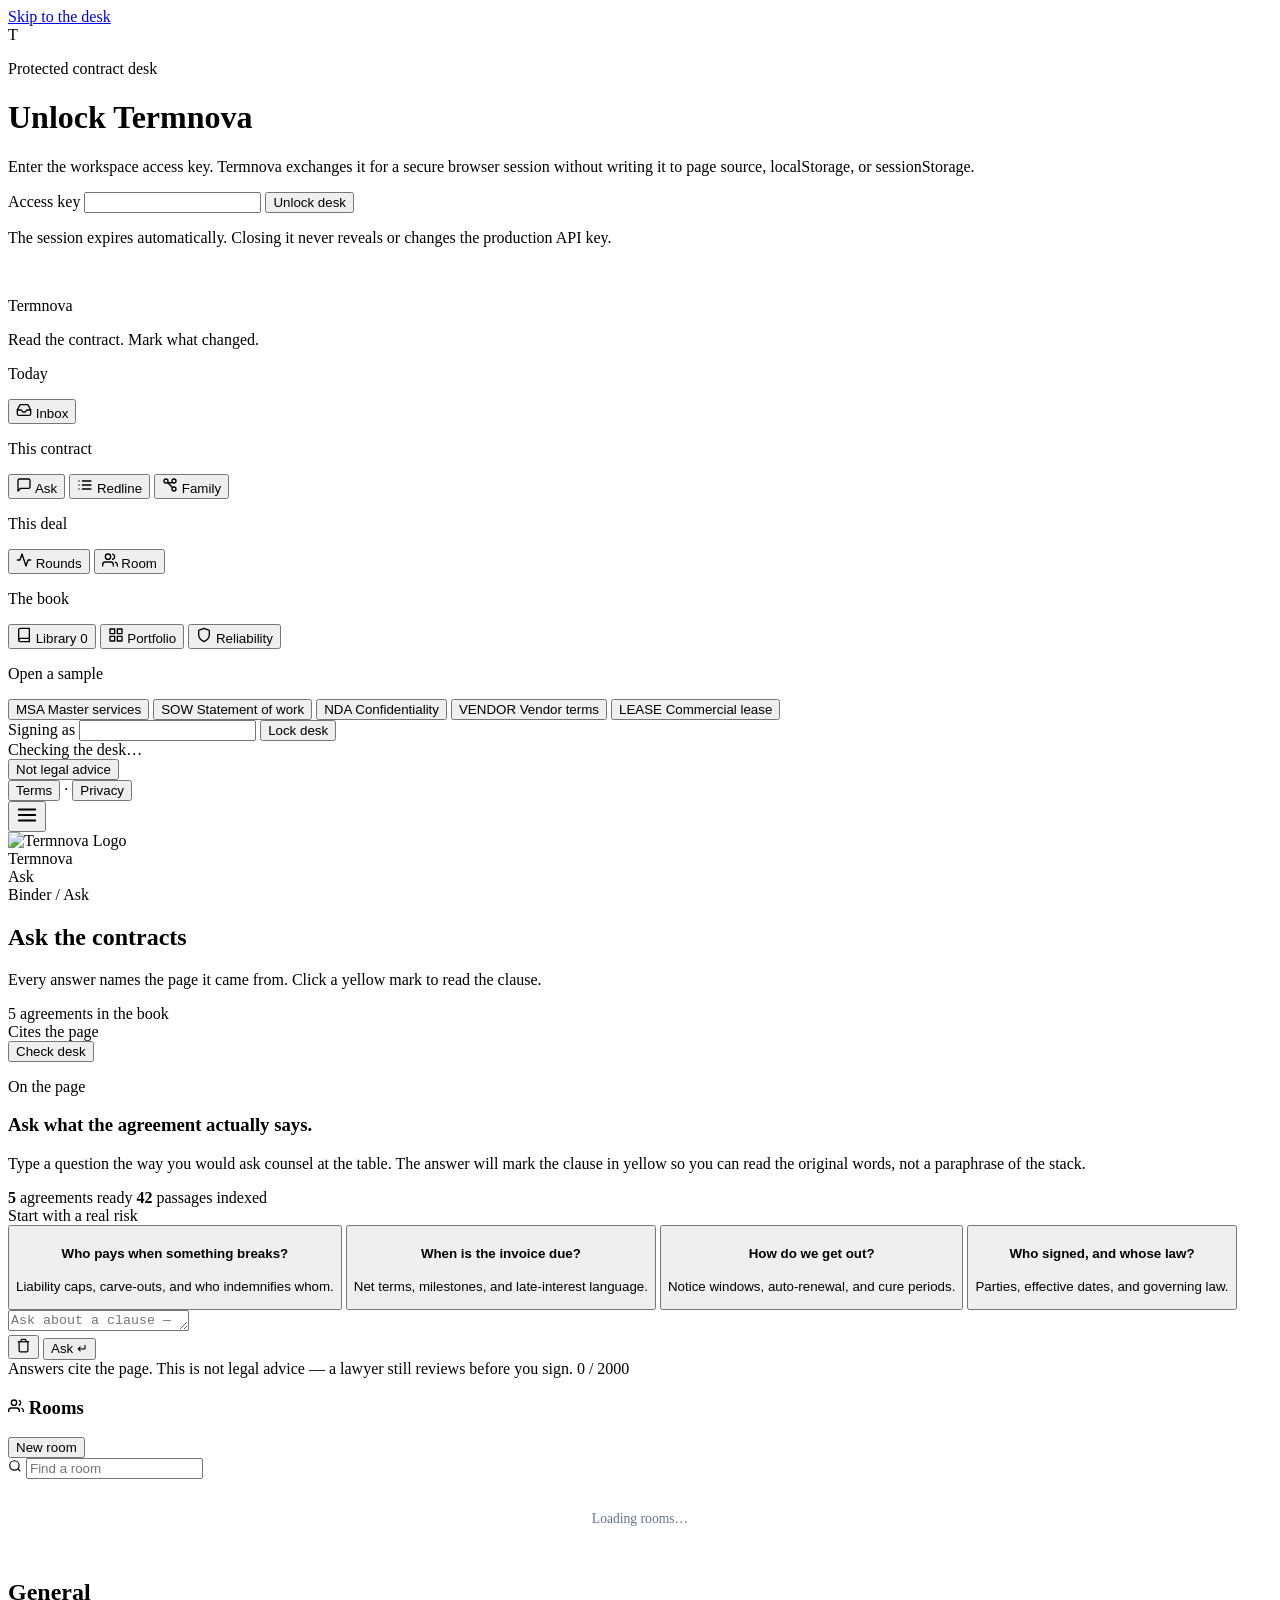
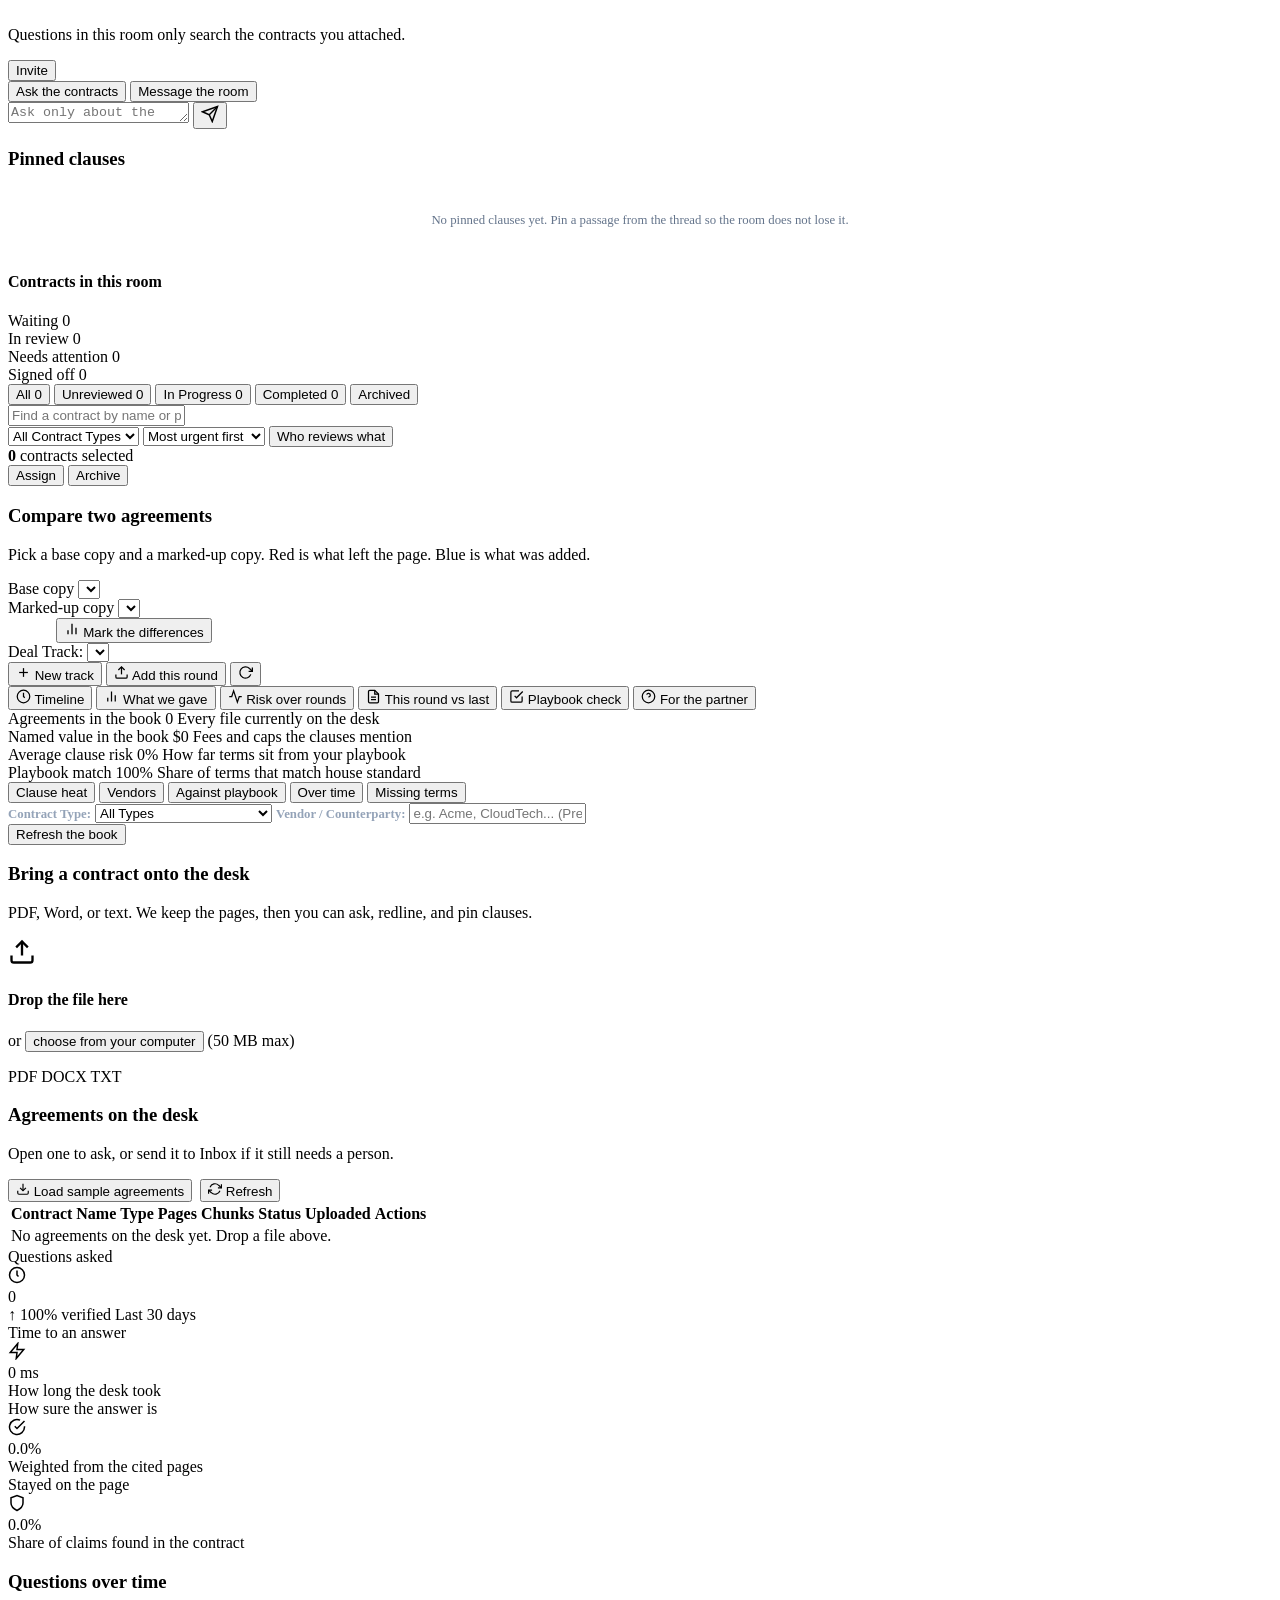
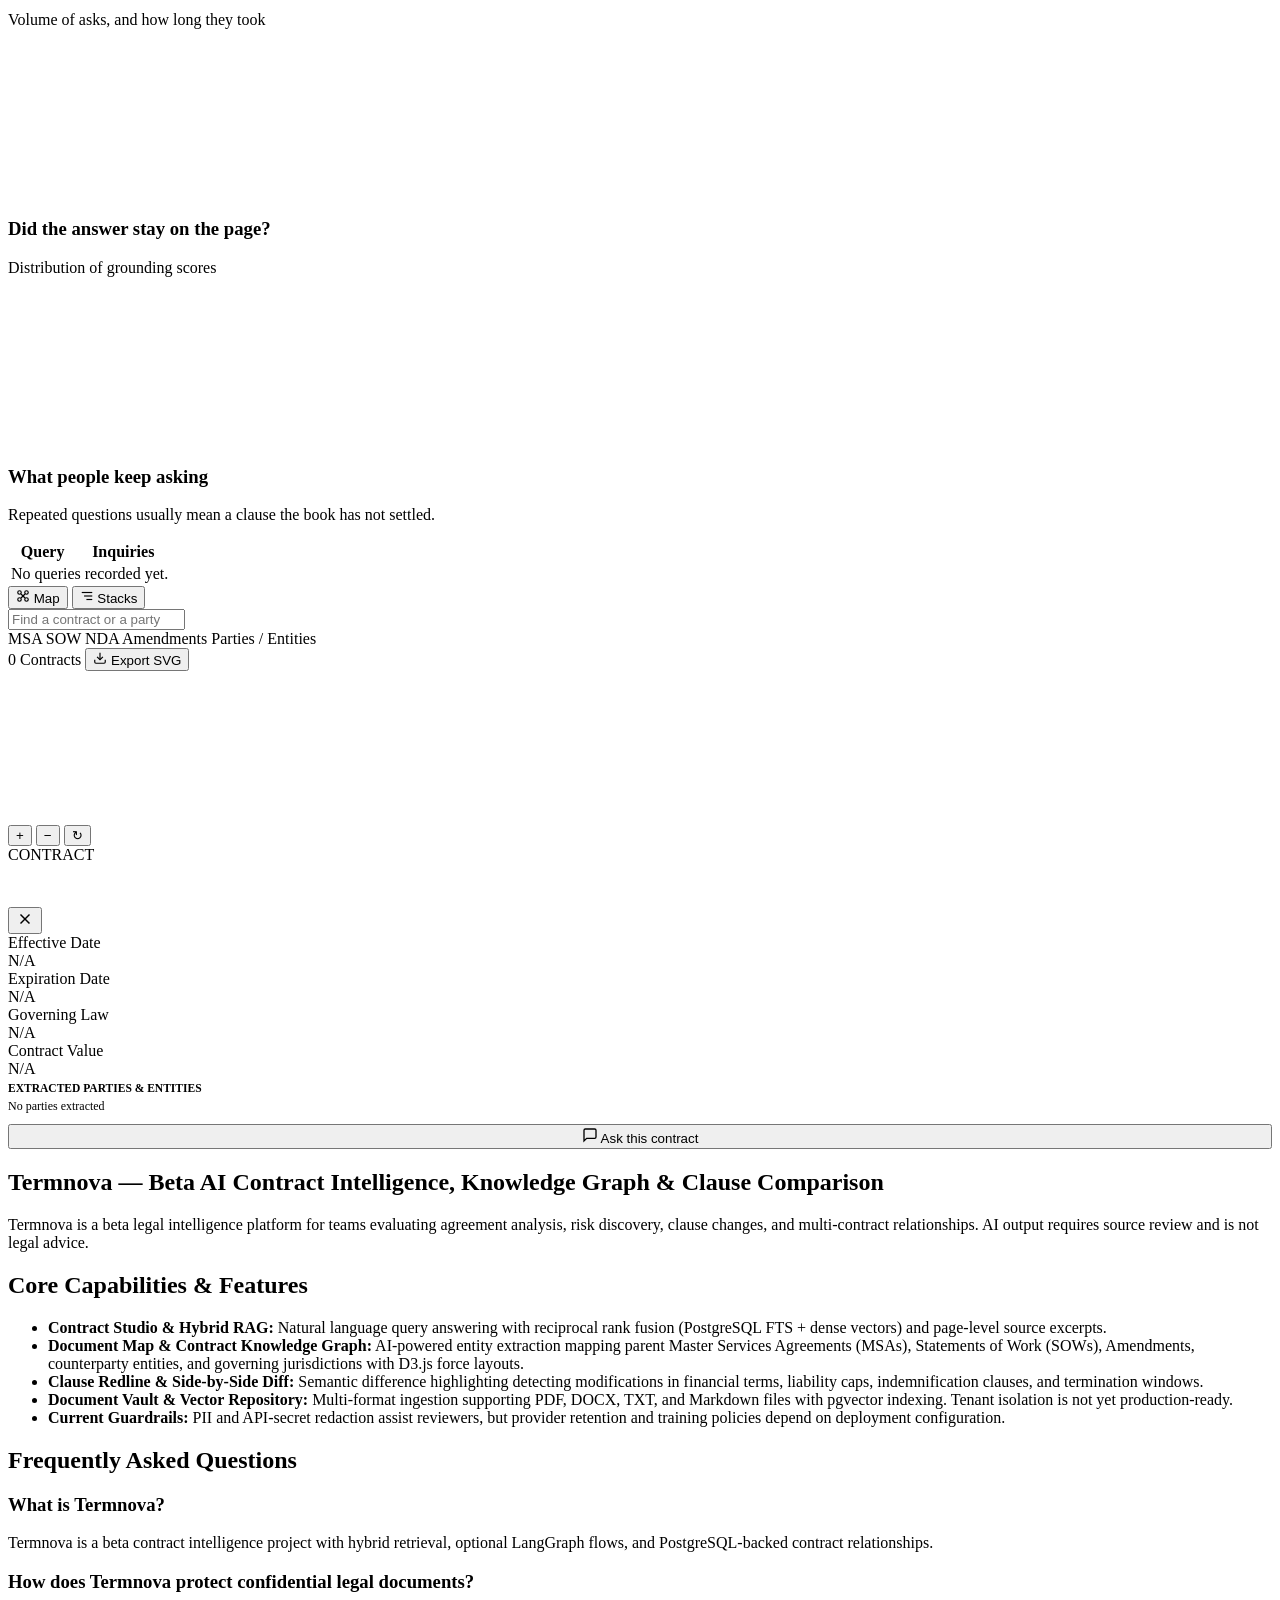
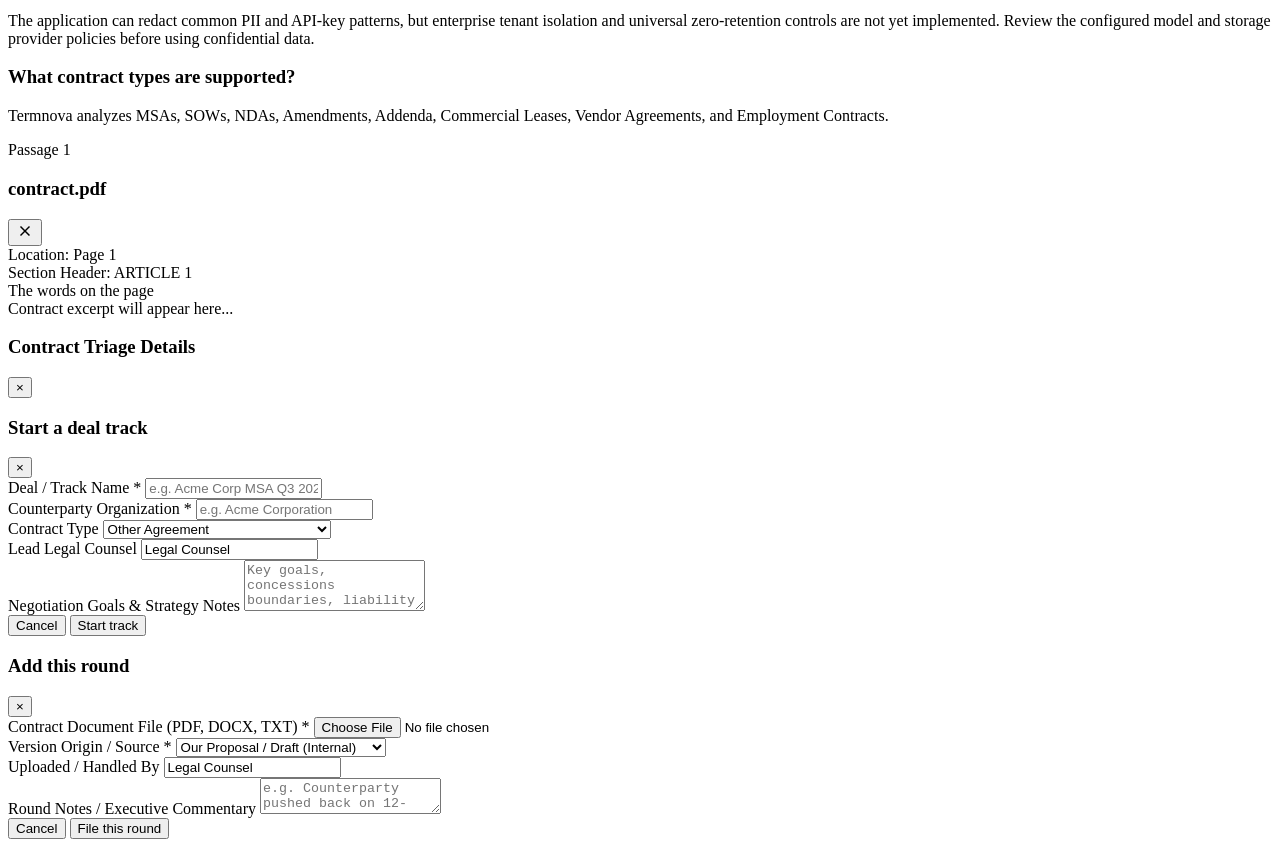
==== commit f110e91e: "Merge ce4b3074cdf1ca83ca6ce0cffc40ed960c23b830 into 018fe3fa044e66ed4cef0e05fcc417444981fc50" ====
--- a/src/termnova/static/index.html
+++ b/src/termnova/static/index.html
@@ -50,7 +50,7 @@
   <link rel="stylesheet" href="/static/css/graph.css?v=0.4.2">
   <link rel="stylesheet" href="/static/css/workspace.css?v=0.4.2">
   <link rel="stylesheet" href="/static/css/inbox.css?v=0.4.2">
-  <link rel="stylesheet" href="/static/css/negotiation.css?v=0.4.2">
+  <link rel="stylesheet" href="/static/css/negotiation.css?v=0.4.3">
   <link rel="stylesheet" href="/static/css/intelligence.css?v=0.4.2">
   <link rel="stylesheet" href="/static/css/desk.css?v=0.4.2">
   <style>
@@ -789,6 +789,10 @@
               <svg width="15" height="15" viewBox="0 0 24 24" fill="none" stroke="currentColor" stroke-width="2"><path d="M14 2H6a2 2 0 0 0-2 2v16a2 2 0 0 0 2 2h12a2 2 0 0 0 2-2V8z"></path><polyline points="14 2 14 8 20 8"></polyline><line x1="16" y1="13" x2="8" y2="13"></line><line x1="16" y1="17" x2="8" y2="17"></line></svg>
               <span>This round vs last</span>
             </button>
+            <button class="neg-tab-btn" data-tab="playbook">
+              <svg width="15" height="15" viewBox="0 0 24 24" fill="none" stroke="currentColor" stroke-width="2"><path d="M9 11l3 3L22 4"></path><path d="M21 12v7a2 2 0 0 1-2 2H5a2 2 0 0 1-2-2V5a2 2 0 0 1 2-2h11"></path></svg>
+              <span>Playbook check</span>
+            </button>
             <button class="neg-tab-btn" data-tab="summary">
               <svg width="15" height="15" viewBox="0 0 24 24" fill="none" stroke="currentColor" stroke-width="2"><circle cx="12" cy="12" r="10"></circle><path d="M9.09 9a3 3 0 0 1 5.83 1c0 2-3 3-3 3"></path><line x1="12" y1="17" x2="12.01" y2="17"></line></svg>
               <span>For the partner</span>
@@ -800,6 +804,7 @@
           <div id="neg-tab-concessions" class="neg-tab-pane" style="display: none;"></div>
           <div id="neg-tab-risk" class="neg-tab-pane" style="display: none;"></div>
           <div id="neg-tab-diff" class="neg-tab-pane" style="display: none;"></div>
+          <div id="neg-tab-playbook" class="neg-tab-pane" style="display: none;"></div>
           <div id="neg-tab-summary" class="neg-tab-pane" style="display: none;"></div>
         </div>
       </section>
@@ -1606,12 +1611,12 @@
 
   <!-- Scripts -->
   <script src="https://cdn.jsdelivr.net/npm/gsap@3.12.5/dist/gsap.min.js"></script>
-  <script src="/static/js/app.js?v=0.5.0"></script>
+  <script src="/static/js/app.js?v=0.5.1"></script>
   <script src="/static/js/chat.js?v=0.4.2"></script>
   <script src="/static/js/ws.js?v=0.4.2"></script>
   <script src="/static/js/workspace.js?v=0.4.2"></script>
   <script src="/static/js/inbox.js?v=0.4.2"></script>
-  <script src="/static/js/negotiation.js?v=0.4.2"></script>
+  <script src="/static/js/negotiation.js?v=0.4.3"></script>
   <script src="/static/js/intelligence.js?v=0.4.2"></script>
   <script src="/static/js/graph.js?v=0.4.2"></script>
   <script src="/static/js/compare.js?v=0.4.2"></script>
